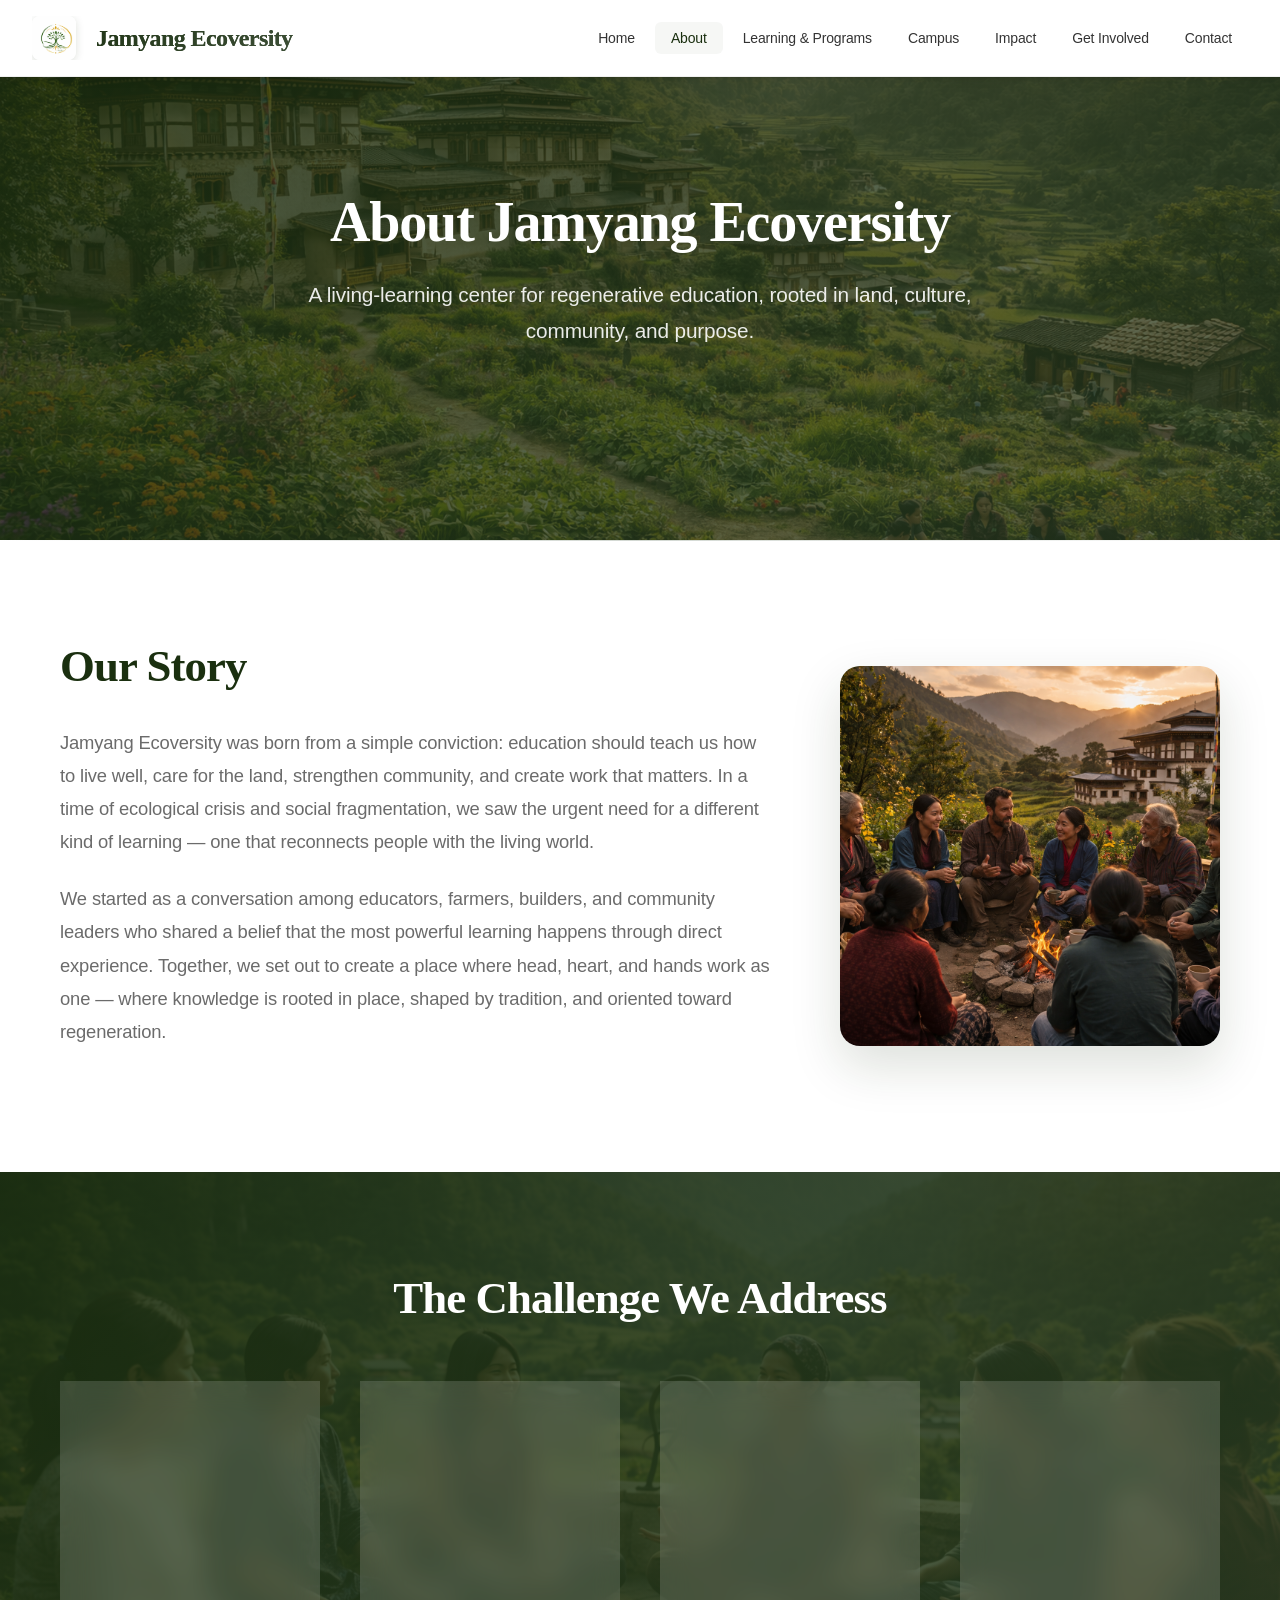
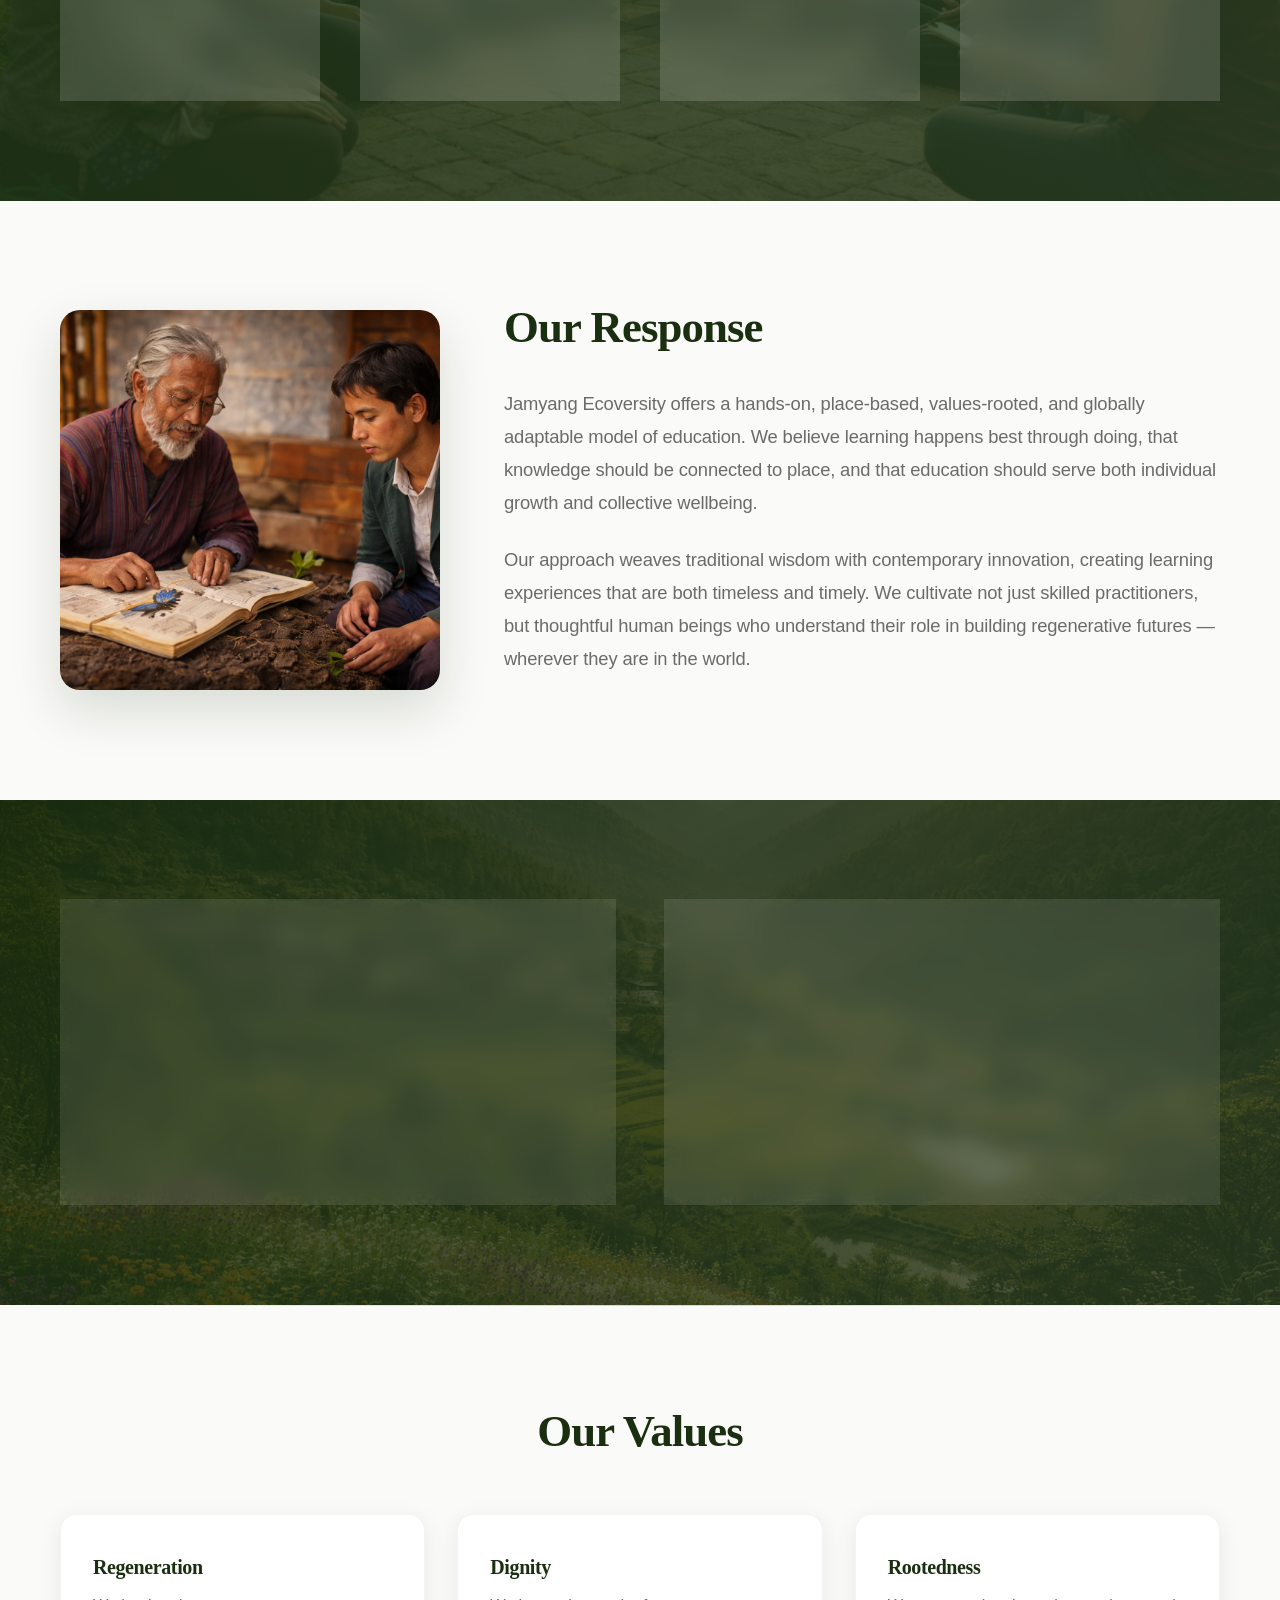
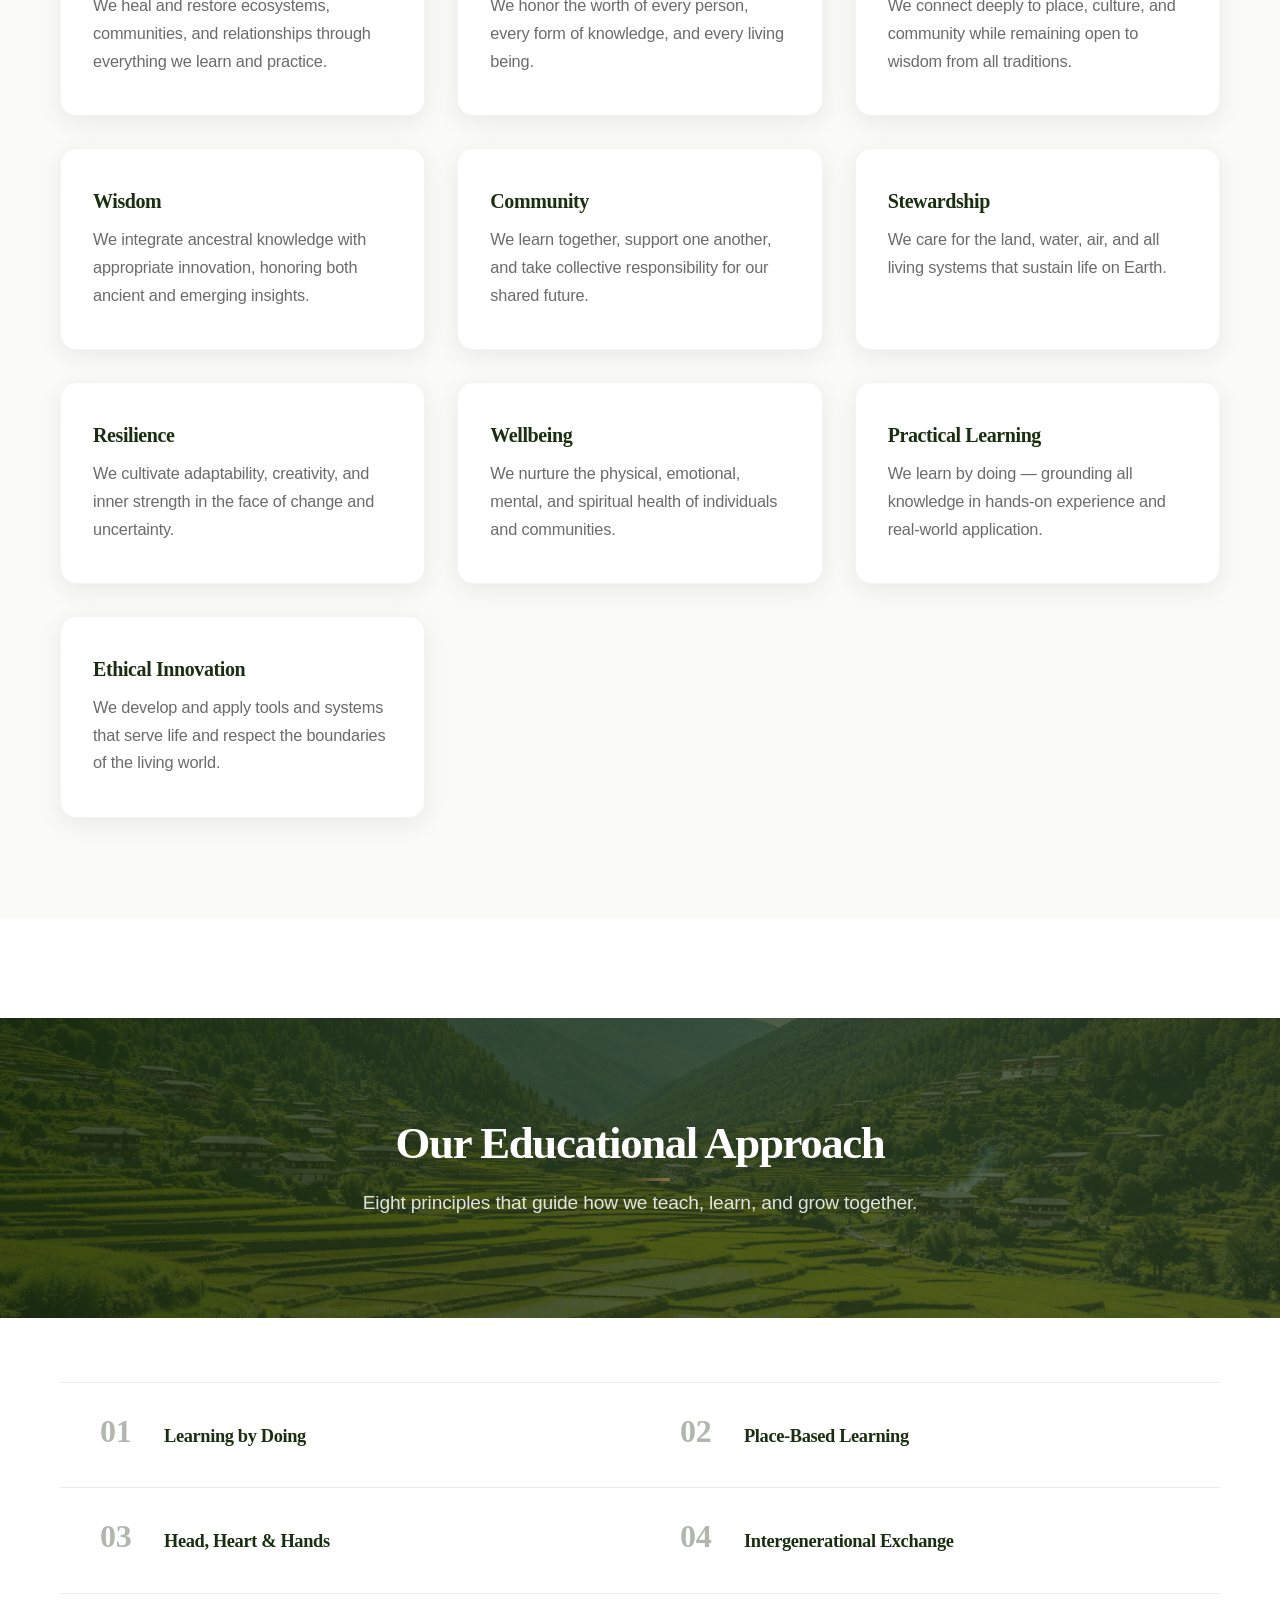
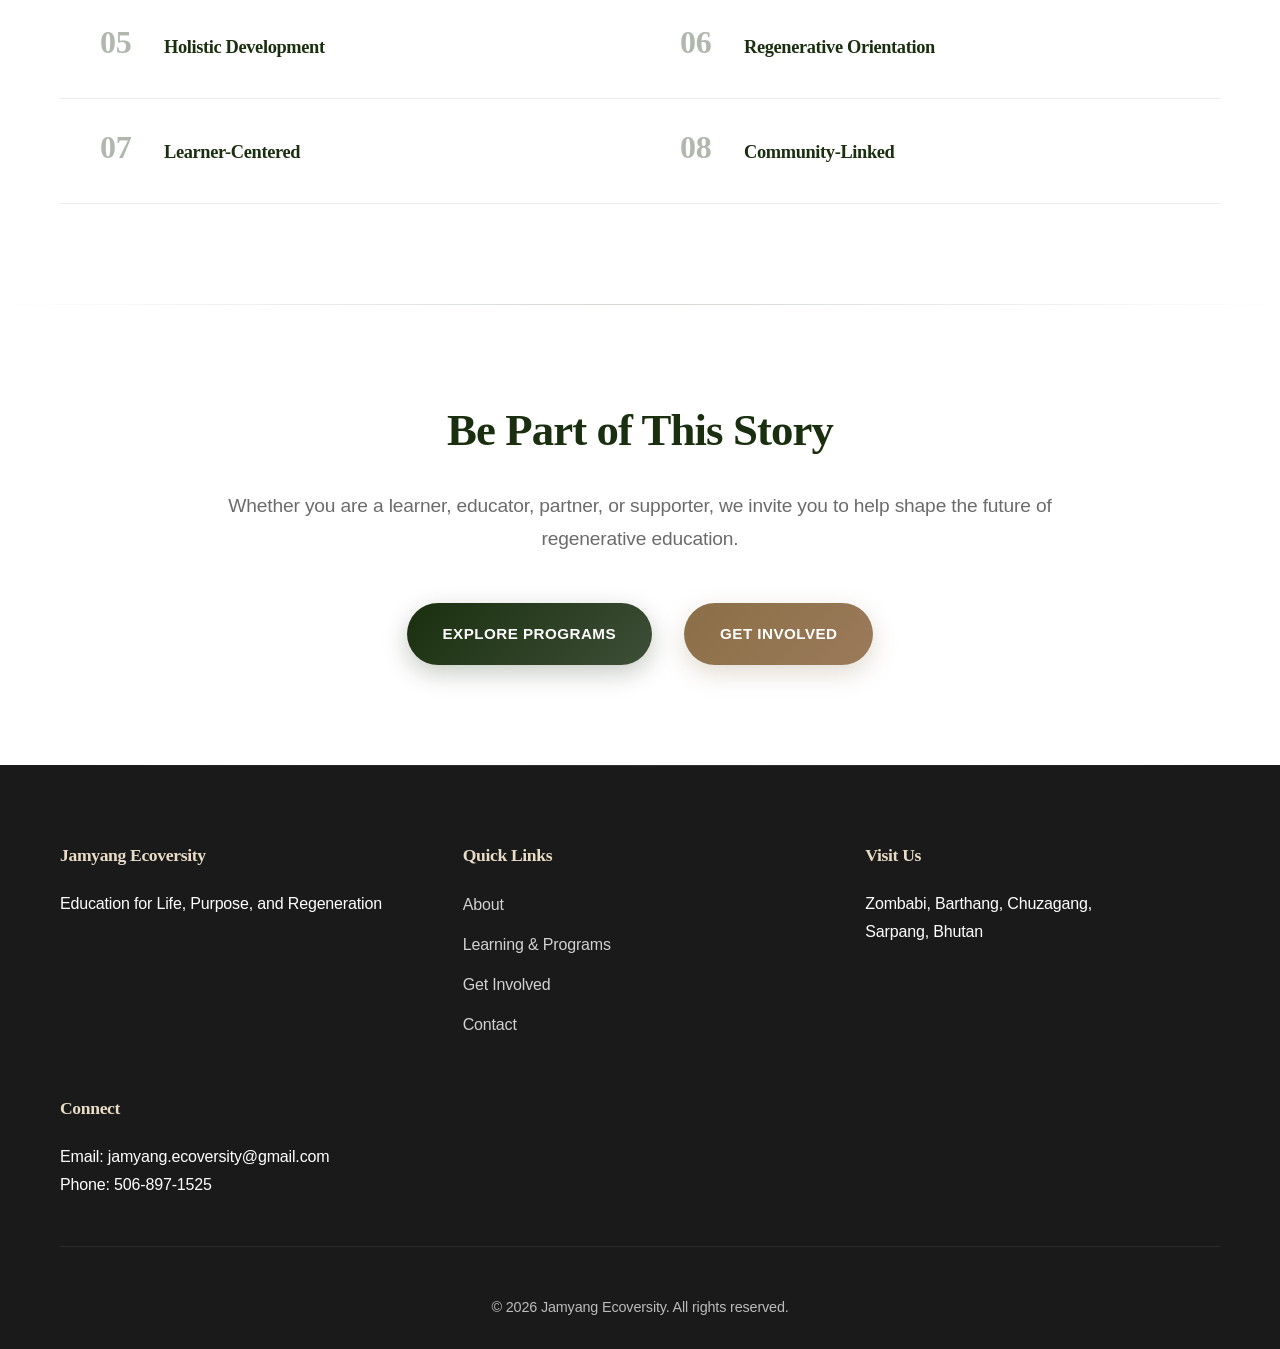
==== about.html @ d76cb0d2 "Refine site: merge Learning Areas + Programs, simplify Impact page, update footer/nav/address across" ====
<!DOCTYPE html>
<html lang="en">
<head>
    <meta charset="UTF-8">
    <meta name="viewport" content="width=device-width, initial-scale=1.0">
    <title>About - Jamyang Ecoversity</title>
    <meta name="description" content="Learn about Jamyang Ecoversity's story, vision, mission, values, and educational approach to regenerative learning.">
    <link rel="stylesheet" href="styles.css">
    <link rel="icon" href="favicon.ico" type="image/x-icon">
</head>
<body>
    <header class="header">
        <nav class="nav">
            <div class="nav-container">
                <div class="nav-logo">
                    <h2>
                        <a href="index.html">
                            <img src="pictures/logo.png" alt="Jamyang Ecoversity Logo" width="40" height="40" style="margin-right: 12px; vertical-align: middle; border-radius: 8px; box-shadow: 0 2px 8px rgba(26, 47, 15, 0.15); transition: all 0.3s ease;">
                            <span style="display: inline-block; vertical-align: middle;">Jamyang Ecoversity</span>
                        </a>
                    </h2>
                </div>
                <ul class="nav-menu">
                    <li><a href="index.html" class="nav-link">Home</a></li>
                    <li><a href="about.html" class="nav-link active">About</a></li>
                    <li><a href="programs.html" class="nav-link">Learning & Programs</a></li>
                    <li><a href="campus.html" class="nav-link">Campus</a></li>
                    <li><a href="impact.html" class="nav-link">Impact</a></li>
                    <li><a href="get-involved.html" class="nav-link">Get Involved</a></li>
                    <li><a href="contact.html" class="nav-link">Contact</a></li>
                </ul>
                <div class="hamburger">
                    <span></span>
                    <span></span>
                    <span></span>
                </div>
            </div>
        </nav>
    </header>

    <main>
        <!-- Page Hero with Background Image -->
        <section class="about-hero">
            <img src="pictures/jamyang.png" alt="" class="about-hero-bg">
            <div class="about-hero-overlay"></div>
            <div class="about-hero-content">
                <h1>About Jamyang Ecoversity</h1>
                <p>A living-learning center for regenerative education, rooted in land, culture, community, and purpose.</p>
            </div>
        </section>

        <!-- Our Story with Image -->
        <section class="story">
            <div class="container">
                <div class="story-wrapper">
                    <div class="story-content">
                        <h2>Our Story</h2>
                        <p>Jamyang Ecoversity was born from a simple conviction: education should teach us how to live well, care for the land, strengthen community, and create work that matters. In a time of ecological crisis and social fragmentation, we saw the urgent need for a different kind of learning — one that reconnects people with the living world.</p>
                        <p>We started as a conversation among educators, farmers, builders, and community leaders who shared a belief that the most powerful learning happens through direct experience. Together, we set out to create a place where head, heart, and hands work as one — where knowledge is rooted in place, shaped by tradition, and oriented toward regeneration.</p>
                    </div>
                    <div class="story-image">
                        <img src="pictures/group.png" alt="Community at Jamyang Ecoversity">
                    </div>
                </div>
            </div>
        </section>

        <!-- The Challenge with Background Image -->
        <section class="challenge">
            <img src="pictures/community.png" alt="" class="challenge-bg">
            <div class="challenge-overlay"></div>
            <div class="container challenge-inner">
                <h2>The Challenge We Address</h2>
                <div class="challenge-grid">
                    <div class="challenge-item">
                        <h3>Abstraction Over Experience</h3>
                        <p>Mainstream education prioritizes theory and testing over genuine understanding, hands-on skill, and practical capability.</p>
                    </div>
                    <div class="challenge-item">
                        <h3>Disconnected from Place</h3>
                        <p>Learning is confined to classrooms, severed from the land, ecology, and community contexts where knowledge truly comes alive.</p>
                    </div>
                    <div class="challenge-item">
                        <h3>Narrow Definition of Success</h3>
                        <p>Education is reduced to employment preparation, overlooking the development of whole, rooted, purpose-driven human beings.</p>
                    </div>
                    <div class="challenge-item">
                        <h3>Erasure of Local Wisdom</h3>
                        <p>Standardized curricula worldwide displace indigenous knowledge, local culture, and the place-based intelligence communities need most.</p>
                    </div>
                </div>
            </div>
        </section>

        <!-- Our Response with Image -->
        <section class="response">
            <div class="container">
                <div class="response-wrapper">
                    <div class="response-image">
                        <img src="pictures/teaching.png" alt="Teaching at Jamyang Ecoversity">
                    </div>
                    <div class="response-content">
                        <h2>Our Response</h2>
                        <p>Jamyang Ecoversity offers a hands-on, place-based, values-rooted, and globally adaptable model of education. We believe learning happens best through doing, that knowledge should be connected to place, and that education should serve both individual growth and collective wellbeing.</p>
                        <p>Our approach weaves traditional wisdom with contemporary innovation, creating learning experiences that are both timeless and timely. We cultivate not just skilled practitioners, but thoughtful human beings who understand their role in building regenerative futures — wherever they are in the world.</p>
                    </div>
                </div>
            </div>
        </section>

        <!-- Vision & Mission with Background Image -->
        <section class="vision-mission">
            <img src="pictures/view.png" alt="" class="vm-bg">
            <div class="vm-overlay"></div>
            <div class="container vm-inner">
                <div class="vm-grid">
                    <div class="vm-card vision-card">
                        <h3>Our Vision</h3>
                        <p>A world where education nurtures grounded, capable, creative, and community-centered people who lead the transition to regenerative ways of living — wherever they call home.</p>
                    </div>
                    <div class="vm-card mission-card">
                        <h3>Our Mission</h3>
                        <p>To create a transformative learning space where people unlearn extractive models of success, relearn regenerative ways of living, and develop the skills, values, and purpose to contribute meaningfully to a thriving future for all life.</p>
                    </div>
                </div>
            </div>
        </section>

        <!-- Values -->
        <section class="values">
            <div class="container">
                <h2>Our Values</h2>
                <div class="values-grid">
                    <div class="value-card">
                        <h3>Regeneration</h3>
                        <p>We heal and restore ecosystems, communities, and relationships through everything we learn and practice.</p>
                    </div>
                    <div class="value-card">
                        <h3>Dignity</h3>
                        <p>We honor the worth of every person, every form of knowledge, and every living being.</p>
                    </div>
                    <div class="value-card">
                        <h3>Rootedness</h3>
                        <p>We connect deeply to place, culture, and community while remaining open to wisdom from all traditions.</p>
                    </div>
                    <div class="value-card">
                        <h3>Wisdom</h3>
                        <p>We integrate ancestral knowledge with appropriate innovation, honoring both ancient and emerging insights.</p>
                    </div>
                    <div class="value-card">
                        <h3>Community</h3>
                        <p>We learn together, support one another, and take collective responsibility for our shared future.</p>
                    </div>
                    <div class="value-card">
                        <h3>Stewardship</h3>
                        <p>We care for the land, water, air, and all living systems that sustain life on Earth.</p>
                    </div>
                    <div class="value-card">
                        <h3>Resilience</h3>
                        <p>We cultivate adaptability, creativity, and inner strength in the face of change and uncertainty.</p>
                    </div>
                    <div class="value-card">
                        <h3>Wellbeing</h3>
                        <p>We nurture the physical, emotional, mental, and spiritual health of individuals and communities.</p>
                    </div>
                    <div class="value-card">
                        <h3>Practical Learning</h3>
                        <p>We learn by doing — grounding all knowledge in hands-on experience and real-world application.</p>
                    </div>
                    <div class="value-card">
                        <h3>Ethical Innovation</h3>
                        <p>We develop and apply tools and systems that serve life and respect the boundaries of the living world.</p>
                    </div>
                </div>
            </div>
        </section>

        <!-- Educational Approach as Numbered List -->
        <section class="approach">
            <div class="pillars-hero">
                <img src="pictures/gardening.png" alt="" class="pillars-hero-bg">
                <div class="pillars-hero-overlay"></div>
                <div class="pillars-hero-content">
                    <h2 class="section-title">Our Educational Approach</h2>
                    <p class="section-subtitle">Eight principles that guide how we teach, learn, and grow together.</p>
                </div>
            </div>
            <div class="container">
                <div class="areas-list">
                    <div class="area-row">
                        <span class="area-num">01</span>
                        <h3 class="area-title">Learning by Doing</h3>
                    </div>
                    <div class="area-row">
                        <span class="area-num">02</span>
                        <h3 class="area-title">Place-Based Learning</h3>
                    </div>
                    <div class="area-row">
                        <span class="area-num">03</span>
                        <h3 class="area-title">Head, Heart & Hands</h3>
                    </div>
                    <div class="area-row">
                        <span class="area-num">04</span>
                        <h3 class="area-title">Intergenerational Exchange</h3>
                    </div>
                    <div class="area-row">
                        <span class="area-num">05</span>
                        <h3 class="area-title">Holistic Development</h3>
                    </div>
                    <div class="area-row">
                        <span class="area-num">06</span>
                        <h3 class="area-title">Regenerative Orientation</h3>
                    </div>
                    <div class="area-row">
                        <span class="area-num">07</span>
                        <h3 class="area-title">Learner-Centered</h3>
                    </div>
                    <div class="area-row">
                        <span class="area-num">08</span>
                        <h3 class="area-title">Community-Linked</h3>
                    </div>
                </div>
            </div>
        </section>

        <!-- CTA -->
        <section class="cta">
            <div class="container">
                <div class="cta-content">
                    <h2>Be Part of This Story</h2>
                    <p>Whether you are a learner, educator, partner, or supporter, we invite you to help shape the future of regenerative education.</p>
                    <div class="cta-buttons">
                        <a href="programs.html" class="btn btn-primary">Explore Programs</a>
                        <a href="get-involved.html" class="btn btn-secondary">Get Involved</a>
                    </div>
                </div>
            </div>
        </section>
    </main>

    <!-- FOOTER — Edit contact details, links, and copyright below -->
    <footer class="footer">
        <div class="container">
            <div class="footer-content">
                <div class="footer-section">
                    <h3>Jamyang Ecoversity</h3>
                    <p>Education for Life, Purpose, and Regeneration</p>
                </div>
                <div class="footer-section">
                    <h4>Quick Links</h4>
                    <ul>
                        <li><a href="about.html">About</a></li>
                        <li><a href="programs.html">Learning & Programs</a></li>
                        <li><a href="get-involved.html">Get Involved</a></li>
                        <li><a href="contact.html">Contact</a></li>
                    </ul>
                </div>
                <div class="footer-section">
                    <h4>Visit Us</h4>
                    <p>Zombabi, Barthang, Chuzagang,<br>Sarpang, Bhutan</p>
                </div>
                <div class="footer-section">
                    <h4>Connect</h4>
                    <p>Email: jamyang.ecoversity@gmail.com</p>
                    <p>Phone: 506-897-1525</p>
                </div>
            </div>
            <div class="footer-bottom">
                <p>&copy; 2026 Jamyang Ecoversity. All rights reserved.</p>
            </div>
        </div>
    </footer>

    <script src="script.js"></script>
</body>
</html>
---- styles.css ----
/* Global Animations and Transitions */
@keyframes fadeInUp {
    from {
        opacity: 0;
        transform: translateY(40px);
    }
    to {
        opacity: 1;
        transform: translateY(0);
    }
}

@keyframes slideInLeft {
    from {
        opacity: 0;
        transform: translateX(-60px);
    }
    to {
        opacity: 1;
        transform: translateX(0);
    }
}

@keyframes slideInRight {
    from {
        opacity: 0;
        transform: translateX(60px);
    }
    to {
        opacity: 1;
        transform: translateX(0);
    }
}

@keyframes scaleIn {
    from {
        opacity: 0;
        transform: scale(0.8);
    }
    to {
        opacity: 1;
        transform: scale(1);
    }
}

@keyframes pulse {
    0%, 100% {
        transform: scale(1);
    }
    50% {
        transform: scale(1.05);
    }
}

/* Enhanced Section Transitions */
section {
    padding: 120px 0;
    position: relative;
    opacity: 0;
    animation: fadeInUp 0.8s ease-out forwards;
}

section:nth-child(even) {
    animation-delay: 0.2s;
}

section:nth-child(3) {
    animation-delay: 0.4s;
}

/* Premium Card System */
.card {
    background: var(--white);
    border-radius: 20px;
    box-shadow: 0 10px 40px rgba(0, 0, 0, 0.06);
    transition: all 0.4s cubic-bezier(0.4, 0, 0.2, 1);
    position: relative;
    overflow: hidden;
    cursor: pointer;
    margin-bottom: 0;
}

.card::before {
    content: '';
    position: absolute;
    top: 0;
    left: 0;
    right: 0;
    height: 3px;
    background: linear-gradient(90deg, var(--primary-green), var(--clay));
    opacity: 0;
    transition: opacity 0.3s ease;
    z-index: 2;
}

.card:hover::before {
    opacity: 1;
}

.card:hover {
    transform: translateY(-12px);
    box-shadow: 0 25px 80px rgba(0, 0, 0, 0.12);
    background: linear-gradient(135deg, var(--white) 0%, rgba(250, 250, 248, 0.95) 100%);
    z-index: 10;
}

.card-content {
    padding: 3rem 2.5rem;
    position: relative;
    z-index: 1;
}

.card-icon {
    width: 80px;
    height: 80px;
    background: linear-gradient(135deg, var(--primary-green), var(--sage-green));
    border-radius: 20px;
    display: flex;
    align-items: center;
    justify-content: center;
    margin-bottom: 2rem;
    box-shadow: 0 15px 35px rgba(26, 47, 15, 0.2);
    transition: all 0.3s ease;
    position: relative;
}

.card-icon::before {
    content: '';
    position: absolute;
    top: -2px;
    left: -2px;
    right: -2px;
    bottom: -2px;
    background: rgba(255, 255, 255, 0.1);
    border-radius: 22px;
    z-index: -1;
}

.card-icon svg {
    width: 42px;
    height: 42px;
    filter: drop-shadow(0 2px 4px rgba(0, 0, 0, 0.2));
}

.card:hover .card-icon {
    transform: scale(1.1) rotate(5deg);
    box-shadow: 0 20px 45px rgba(26, 47, 15, 0.3);
    background: linear-gradient(135deg, var(--sage-green), var(--primary-green));
}

.card:hover .card-icon::before {
    background: rgba(255, 255, 255, 0.2);
}

.card-title {
    font-size: 1.4rem;
    font-weight: 600;
    color: var(--primary-green);
    margin-bottom: 1.2rem;
    line-height: 1.3;
    transition: color 0.3s ease;
}

.card:hover .card-title {
    color: inherit;
}

.card-description {
    color: var(--text-light);
    line-height: 1.7;
    font-size: 1.05rem;
    transition: color 0.3s ease;
}

.card:hover .card-description {
    color: inherit;
}

/* Enhanced Grid Systems */
.grid {
    display: grid;
    gap: 2.5rem;
}

.grid-2 {
    grid-template-columns: repeat(2, 1fr);
}

.grid-3 {
    grid-template-columns: repeat(3, 1fr);
}

.grid-4 {
    grid-template-columns: repeat(4, 1fr);
}

.grid-auto {
    grid-template-columns: repeat(auto-fit, minmax(250px, 1fr));
}

/* Premium Section Headers */
.section-header {
    text-align: center;
    margin-bottom: 4rem;
    max-width: 800px;
    margin-left: auto;
    margin-right: auto;
}

.section-title {
    font-size: 3.2rem;
    font-weight: 700;
    color: var(--primary-green);
    margin-bottom: 1.5rem;
    letter-spacing: -0.03em;
    position: relative;
    display: inline-block;
}

.section-title::after {
    content: '';
    position: absolute;
    bottom: -10px;
    left: 50%;
    transform: translateX(-50%);
    width: 60px;
    height: 3px;
    background: linear-gradient(90deg, var(--primary-green), var(--clay));
    border-radius: 2px;
}

.section-subtitle {
    font-size: 1.3rem;
    color: var(--text-light);
    line-height: 1.6;
    font-weight: 400;
}

/* Enhanced Button System */
.btn {
    display: inline-flex;
    align-items: center;
    justify-content: center;
    padding: 18px 36px;
    text-decoration: none;
    border-radius: 50px;
    font-weight: 600;
    font-size: 0.95rem;
    letter-spacing: 0.03em;
    text-transform: uppercase;
    transition: all 0.4s cubic-bezier(0.4, 0, 0.2, 1);
    position: relative;
    overflow: hidden;
    border: none;
    cursor: pointer;
    min-width: 160px;
    z-index: 1;
}

.btn::before {
    content: '';
    position: absolute;
    top: 0;
    left: -100%;
    width: 100%;
    height: 100%;
    background: linear-gradient(90deg, transparent, rgba(255,255,255,0.3), transparent);
    transition: left 0.6s ease;
    z-index: -1;
}

.btn:hover::before {
    left: 100%;
}

.btn-primary {
    background: linear-gradient(135deg, var(--primary-green), var(--sage-green));
    color: var(--white);
    box-shadow: 0 8px 25px rgba(26, 47, 15, 0.25);
}

.btn-primary:hover {
    transform: translateY(-3px);
    box-shadow: 0 15px 40px rgba(26, 47, 15, 0.35);
    background: linear-gradient(135deg, var(--sage-green), var(--primary-green));
}

.btn-secondary {
    background: linear-gradient(135deg, var(--clay), #9b7a5a);
    color: var(--white);
    box-shadow: 0 8px 25px rgba(139, 111, 71, 0.25);
}

.btn-secondary:hover {
    transform: translateY(-3px);
    box-shadow: 0 15px 40px rgba(139, 111, 71, 0.35);
    background: linear-gradient(135deg, #9b7a5a, var(--clay));
}

.btn-outline {
    background: transparent;
    color: var(--primary-green);
    border: 2px solid var(--primary-green);
    backdrop-filter: blur(10px);
}

.btn-outline:hover {
    background: var(--primary-green);
    color: var(--white);
    transform: translateY(-3px);
    box-shadow: 0 15px 40px rgba(26, 47, 15, 0.25);
    border-color: var(--sage-green);
}

/* Premium Navigation */
.header {
    position: fixed;
    top: 0;
    width: 100%;
    background: rgba(250, 250, 248, 0.95);
    backdrop-filter: blur(20px);
    z-index: 1000;
    box-shadow: 0 4px 20px rgba(0, 0, 0, 0.08);
    transition: all 0.3s ease;
}

.nav-container {
    display: flex;
    justify-content: space-between;
    align-items: center;
    padding: 1rem 2rem;
    max-width: 1400px;
    margin: 0 auto;
    backdrop-filter: blur(20px);
    background: rgba(255, 255, 255, 0.95);
    box-shadow: 0 1px 3px rgba(0, 0, 0, 0.08);
    transition: all 0.2s ease;
    border-bottom: 1px solid rgba(0, 0, 0, 0.06);
    min-height: 64px;
}

.nav-logo {
    display: flex;
    align-items: center;
    flex-shrink: 0;
    min-width: 0;
}

.nav-logo h2 a {
    text-decoration: none;
    display: flex;
    align-items: center;
    gap: 8px;
    cursor: pointer;
    background: linear-gradient(135deg, var(--primary-green), var(--sage-green));
    -webkit-background-clip: text;
    -webkit-text-fill-color: transparent;
    background-clip: text;
    color: transparent;
}

.nav-logo h2 a:hover {
    opacity: 0.85;
}

.nav-logo h2 {
    font-size: 1.5rem;
    font-weight: 600;
    background: linear-gradient(135deg, var(--primary-green), var(--sage-green));
    -webkit-background-clip: text;
    -webkit-text-fill-color: transparent;
    background-clip: text;
    color: transparent;
    margin: 0;
    padding: 0;
    display: flex;
    align-items: center;
    gap: 8px;
    white-space: nowrap;
    overflow: hidden;
    text-overflow: ellipsis;
    width: 100%;
    letter-spacing: -0.025em;
}

/* LOGO SIZE — Change width/height below to resize the nav logo image */
.nav-logo img {
    width: 44px;
    height: 44px;
    border-radius: 8px;
    box-shadow: 0 2px 6px rgba(0, 0, 0, 0.12);
    transition: all 0.2s ease;
    vertical-align: middle;
    flex-shrink: 0;
    object-fit: contain;
}

.nav-logo span {
    white-space: nowrap;
    vertical-align: middle;
    display: inline-block;
    flex: 1;
    min-width: 0;
    overflow: hidden;
    text-overflow: ellipsis;
}

.nav-menu {
    display: flex;
    list-style: none;
    gap: 0.25rem;
    align-items: center;
    flex-shrink: 0;
}

.nav-link {
    font-weight: 500;
    font-size: 0.875rem;
    padding: 0.5rem 1rem;
    border-radius: 6px;
    transition: all 0.2s ease;
    position: relative;
    text-decoration: none;
    color: rgba(0, 0, 0, 0.8);
    white-space: nowrap;
}

.nav-link:hover {
    background: rgba(26, 47, 15, 0.06);
    color: var(--primary-green);
    transform: translateY(-1px);
}

.nav-link.active {
    color: var(--primary-green);
    background: rgba(26, 47, 15, 0.04);
}

.nav-link::after {
    content: '';
    position: absolute;
    bottom: 1px;
    left: 50%;
    width: 0;
    height: 1px;
    background: var(--primary-green);
    transition: all 0.2s ease;
    transform: translateX(-50%);
}

.nav-link:hover::after {
    width: 50%;
}

.hamburger {
    display: none;
    flex-direction: column;
    cursor: pointer;
    z-index: 1001;
    padding: 0.5rem;
    border-radius: 8px;
    transition: all 0.3s ease;
}

.hamburger:hover {
    background: rgba(26, 47, 15, 0.1);
}

.hamburger span {
    width: 28px;
    height: 3px;
    background: var(--primary-green);
    margin: 5px 0;
    transition: all 0.3s ease;
    border-radius: 2px;
}

.hamburger.active span:nth-child(2) {
    opacity: 0;
}

.hamburger.active span:nth-child(1) {
    transform: translateY(8px) rotate(45deg);
}

.hamburger.active span:nth-child(3) {
    transform: translateY(-8px) rotate(-45deg);
}

/* Enhanced Hero */
.hero {
    min-height: 100vh;
    padding: 120px 20px 80px;
    background: linear-gradient(135deg, var(--cream) 0%, var(--sand) 100%);
    position: relative;
    overflow: hidden;
}

.hero::before {
    content: '';
    position: absolute;
    top: 0;
    left: 0;
    right: 0;
    bottom: 0;
    background: 
        radial-gradient(circle at 20% 80%, rgba(107, 125, 106, 0.08) 0%, transparent 50%),
        radial-gradient(circle at 80% 20%, rgba(139, 111, 71, 0.08) 0%, transparent 50%),
        radial-gradient(circle at 50% 50%, rgba(26, 47, 15, 0.03) 0%, transparent 70%);
    pointer-events: none;
}

.hero-content {
    animation: slideInLeft 1s ease-out;
}

.hero-image {
    animation: slideInRight 1s ease-out;
}

.hero-title {
    font-size: 4rem;
    font-weight: 800;
    line-height: 1.1;
    margin-bottom: 2rem;
    background: linear-gradient(135deg, var(--primary-green), var(--sage-green));
    -webkit-background-clip: text;
    -webkit-text-fill-color: transparent;
    background-clip: text;
}

.hero-subtitle {
    font-size: 1.4rem;
    color: var(--text-light);
    margin-bottom: 3rem;
    line-height: 1.6;
    font-weight: 400;
}

.hero-placeholder {
    width: 500px;
    height: 500px;
    background: linear-gradient(135deg, var(--light-sage), var(--sage-green));
    border-radius: 50%;
    box-shadow: 0 30px 80px rgba(26, 47, 15, 0.15);
    position: relative;
}

.hero-placeholder::before {
    content: '';
    position: absolute;
    top: -30px;
    left: -30px;
    right: -30px;
    bottom: -30px;
    border: 2px solid rgba(107, 125, 106, 0.15);
    border-radius: 50%;
    animation: float 8s ease-in-out infinite;
}

/* Premium Footer */
.footer {
    background: linear-gradient(135deg, var(--charcoal) 0%, #1a1a1a 100%);
    padding: 100px 0 40px;
    position: relative;
}

.footer::before {
    content: '';
    position: absolute;
    top: 0;
    left: 0;
    right: 0;
    height: 1px;
    background: linear-gradient(90deg, transparent, rgba(255,255,255,0.1), transparent);
}

.footer-section h3,
.footer-section h4 {
    font-size: 1.2rem;
    font-weight: 600;
    margin-bottom: 2rem;
    color: var(--white);
}

.footer-section a {
    color: rgba(255, 255, 255, 0.8);
    transition: all 0.3s ease;
    padding: 0.3rem 0;
    border-radius: 5px;
}

.footer-section a:hover {
    color: var(--white);
    background: rgba(255, 255, 255, 0.1);
}

/* Enhanced Mobile Experience */
@media (max-width: 768px) {
    section {
        padding: 80px 0;
    }
    
    .section-header {
        margin-bottom: 3rem;
    }
    
    .section-title {
        font-size: 2.5rem;
    }
    
    .section-subtitle {
        font-size: 1.1rem;
    }
    
    .hero {
        padding: 100px 20px 60px;
    }
    
    .hero-title {
        font-size: 2.8rem;
        line-height: 1.2;
    }
    
    .hero-subtitle {
        font-size: 1.2rem;
    }
    
    .card-content {
        padding: 2.5rem 2rem;
    }
    
    .card-icon {
        width: 70px;
        height: 70px;
        margin-bottom: 1.5rem;
    }
    
    .card-title {
        font-size: 1.2rem;
    }
    
    .card-description {
        font-size: 1rem;
    }
    
    .btn {
        padding: 16px 28px;
        font-size: 0.9rem;
        min-width: 140px;
    }
    
    .grid-2,
    .grid-3,
    .grid-4 {
        grid-template-columns: 1fr;
    }
    
    .hero-placeholder {
        width: 350px;
        height: 350px;
    }

    .hero-img {
        width: 350px;
        height: 350px;
    }
    
    .nav-container {
        padding: 1rem 1rem;
        flex-wrap: wrap;
    }
    
    .nav-brand {
        width: 100%;
        margin-bottom: 1rem;
    }
    
    .brand-link {
        padding: 0.75rem 1rem;
        width: 100%;
        justify-content: center;
    }
    
    .brand-logo {
        width: 32px;
        height: 32px;
        margin-right: 0.5rem;
    }
    
    .brand-text {
        font-size: 1.2rem;
    }
    
    .nav-menu {
        width: 100%;
        justify-content: center;
        gap: 0.75rem;
        flex-wrap: wrap;
    }
    
    .nav-link {
        font-size: 0.9rem;
        padding: 0.5rem 1rem;
    }
    
    .nav-menu {
        position: fixed;
        left: -100%;
        top: 80px;
        flex-direction: column;
        background: rgba(250, 250, 248, 0.98);
        backdrop-filter: blur(20px);
        width: 100%;
        text-align: center;
        padding: 2rem 0;
        transition: left 0.4s cubic-bezier(0.4, 0, 0.2, 1);
        box-shadow: 0 10px 40px rgba(0, 0, 0, 0.1);
    }
    
    .nav-menu.active {
        left: 0;
    }
    
    .nav-menu li {
        margin: 1rem 0;
    }
    
    .nav-link {
        display: block;
        padding: 1rem 2rem;
        border-radius: 25px;
        font-size: 1.1rem;
    }
    
    .hamburger {
        display: flex;
        z-index: 1001;
    }
    
    .hamburger span {
        width: 28px;
        height: 3px;
        background: var(--primary-green);
        margin: 5px 0;
        transition: all 0.3s ease;
    }
    
    .hamburger.active span:nth-child(2) {
        opacity: 0;
    }
    
    .hamburger.active span:nth-child(1) {
        transform: translateY(8px) rotate(45deg);
    }
    
    .hamburger.active span:nth-child(3) {
        transform: translateY(-8px) rotate(-45deg);
    }
    
    .footer {
        padding: 80px 0 30px;
    }
    
    .footer-content {
        grid-template-columns: 1fr;
        gap: 2rem;
        text-align: center;
    }
    
    .footer-section {
        margin-bottom: 2rem;
    }
    
    .cta-buttons {
        flex-direction: column;
        align-items: center;
        gap: 1rem;
    }
    
    .cta-buttons .btn {
        width: 100%;
        max-width: 300px;
    }
}

/* Tablet Experience */
@media (min-width: 769px) and (max-width: 1024px) {
    .grid-3,
    .grid-4 {
        grid-template-columns: repeat(2, 1fr);
    }
    
    .section-title {
        font-size: 2.8rem;
    }
    
    .hero-title {
        font-size: 3.2rem;
    }
    
    .card-content {
        padding: 2.5rem 2rem;
    }
}

/* Small Mobile */
@media (max-width: 480px) {
    section {
        padding: 60px 0;
    }
    
    .section-title {
        font-size: 2.2rem;
    }
    
    .hero-title {
        font-size: 2.4rem;
    }
    
    .hero-subtitle {
        font-size: 1.1rem;
    }
    
    .card-content {
        padding: 2rem 1.5rem;
    }
    
    .card-icon {
        width: 60px;
        height: 60px;
        margin-bottom: 1rem;
    }
    
    .card-title {
        font-size: 1.1rem;
    }
    
    .card-description {
        font-size: 0.95rem;
    }
    
    .btn {
        padding: 14px 24px;
        font-size: 0.85rem;
        min-width: 120px;
    }
    
    .brand-text {
        font-size: 1rem;
    }
    
    .nav-link {
        font-size: 0.85rem;
        padding: 0.4rem 0.8rem;
    }
}

/* Premium Loading States */
.loading {
    position: relative;
    color: transparent !important;
}

.loading::after {
    content: '';
    position: absolute;
    width: 20px;
    height: 20px;
    top: 50%;
    left: 50%;
    margin-left: -10px;
    margin-top: -10px;
    border: 2px solid var(--white);
    border-radius: 50%;
    border-top-color: transparent;
    animation: spin 1s linear infinite;
}

@keyframes spin {
    to {
        transform: rotate(360deg);
    }
}

/* Enhanced Focus States */
.btn:focus,
.nav-link:focus,
input:focus,
select:focus,
textarea:focus {
    outline: none;
    box-shadow: 0 0 0 3px rgba(26, 47, 15, 0.3);
}

/* Premium Scroll Behavior */
html {
    scroll-behavior: smooth;
}

body {
    scroll-padding-top: 100px;
}

/* Reset and Base Styles */
* {
    margin: 0;
    padding: 0;
    box-sizing: border-box;
}

/* ============================================================
   SITE COLORS — Edit these to change the entire color scheme.
   Each color is used throughout the site automatically.
   ============================================================ */
:root {
    --primary-green: #1a2f0f;   /* Main dark green (headings, buttons, nav) */
    --sage-green: #3d4f37;      /* Softer green (accents, gradients) */
    --light-sage: #6b7d6a;      /* Light green (subtle accents) */
    --sand: #e8dcc6;            /* Warm sand tone (backgrounds) */
    --cream: #fafaf8;           /* Off-white page background */
    --clay: #8b6f47;            /* Earthy brown (secondary buttons) */
    --charcoal: #1a1a1a;        /* Near-black (footer background) */
    --text-dark: #2c2c2c;       /* Main body text color */
    --text-light: #6b6b6b;      /* Lighter paragraph text */
    --white: #ffffff;            /* Pure white */
    --border-radius: 12px;      /* Rounded corners on cards */
    --transition: all 0.4s cubic-bezier(0.4, 0, 0.2, 1);
}

/* Typography */
@import url('https://fonts.googleapis.com/css2?family=Playfair+Display:wght@400;500;600;700&family=Inter:wght@300;400;500;600&display=swap');

body {
    font-family: 'Inter', -apple-system, BlinkMacSystemFont, 'Segoe UI', sans-serif;
    line-height: 1.7;
    color: var(--text-dark);
    background-color: var(--cream);
    font-weight: 400;
    letter-spacing: -0.01em;
}

h1, h2, h3, h4, h5, h6 {
    font-family: 'Playfair Display', Georgia, serif;
    font-weight: 600;
    line-height: 1.2;
    letter-spacing: -0.02em;
}

.container {
    max-width: 1200px;
    margin: 0 auto;
    padding: 0 20px;
}

/* Hero Section */
.hero {
    display: flex;
    align-items: center;
    min-height: 100vh;
    padding: 100px 20px 60px;
    background: linear-gradient(135deg, var(--cream) 0%, var(--sand) 100%);
    position: relative;
    overflow: hidden;
}

.hero::before {
    content: '';
    position: absolute;
    top: 0;
    left: 0;
    right: 0;
    bottom: 0;
    background: radial-gradient(circle at 20% 80%, rgba(107, 125, 106, 0.1) 0%, transparent 50%),
                radial-gradient(circle at 80% 20%, rgba(139, 111, 71, 0.1) 0%, transparent 50%);
    pointer-events: none;
}

.hero-content {
    flex: 1;
    max-width: 600px;
    z-index: 1;
    position: relative;
}

.hero-title {
    font-size: 3.5rem;
    line-height: 1.1;
    color: var(--primary-green);
    margin-bottom: 2rem;
    font-weight: 700;
    letter-spacing: -0.03em;
}

.hero-subtitle {
    font-size: 1.3rem;
    color: var(--text-light);
    margin-bottom: 3rem;
    line-height: 1.6;
    font-weight: 400;
}

.hero-buttons {
    display: flex;
    gap: 1.5rem;
    flex-wrap: wrap;
}

.hero-image {
    flex: 1;
    display: flex;
    justify-content: center;
    align-items: center;
    z-index: 1;
    position: relative;
}

.hero-placeholder {
    width: 450px;
    height: 450px;
    background: linear-gradient(45deg, var(--light-sage), var(--sage-green));
    border-radius: 50%;
    display: flex;
    align-items: center;
    justify-content: center;
    font-size: 4rem;
    color: var(--white);
    box-shadow: 0 20px 60px rgba(26, 47, 15, 0.2);
    position: relative;
}

.hero-placeholder::before {
    content: '';
    position: absolute;
    top: -20px;
    left: -20px;
    right: -20px;
    bottom: -20px;
    border: 1px solid rgba(107, 125, 106, 0.2);
    border-radius: 50%;
    animation: float 6s ease-in-out infinite;
}

.hero-img {
    width: 500px;
    height: 500px;
    object-fit: cover;
    border-radius: 30% 70% 70% 30% / 30% 30% 70% 70%;
    box-shadow: 0 25px 60px rgba(26, 47, 15, 0.25);
    animation: float 6s ease-in-out infinite, morphShape 8s ease-in-out infinite;
    transition: transform 0.4s ease;
}

.hero-img:hover {
    transform: scale(1.03);
}

@keyframes morphShape {
    0%, 100% { border-radius: 30% 70% 70% 30% / 30% 30% 70% 70%; }
    25% { border-radius: 58% 42% 55% 45% / 56% 60% 40% 44%; }
    50% { border-radius: 50% 50% 33% 67% / 55% 27% 73% 45%; }
    75% { border-radius: 33% 67% 58% 42% / 63% 50% 50% 37%; }
}

@keyframes float {
    0%, 100% { transform: translateY(0px); }
    50% { transform: translateY(-10px); }
}

/* Section Styles */
section {
    padding: 100px 0;
    position: relative;
}

.intro {
    background: var(--white);
}

.intro-wrapper {
    display: flex;
    align-items: center;
    gap: 4rem;
}

.intro-image {
    flex: 0 0 420px;
}

.intro-img {
    width: 100%;
    height: 400px;
    object-fit: cover;
    border-radius: 20px;
    box-shadow: 0 20px 50px rgba(26, 47, 15, 0.15);
    transition: transform 0.4s ease;
}

.intro-img:hover {
    transform: translateY(-5px);
}

.intro-content {
    text-align: left;
    max-width: 800px;
    margin: 0 auto;
}

.intro h2 {
    font-size: 2.8rem;
    color: var(--primary-green);
    margin-bottom: 2rem;
    font-weight: 600;
}

.intro p {
    font-size: 1.2rem;
    color: var(--text-light);
    line-height: 1.8;
    font-weight: 400;
}

/* Why Matters Section */
.why-matters {
    background: url('pictures/community.png') center/cover no-repeat fixed;
    position: relative;
}

.why-matters::after {
    content: '';
    position: absolute;
    inset: 0;
    background: linear-gradient(135deg, rgba(26, 47, 15, 0.85), rgba(42, 62, 35, 0.82));
    z-index: 0;
}

.why-matters > .container {
    position: relative;
    z-index: 1;
}

.why-matters .section-title,
.why-matters .section-subtitle {
    color: var(--white);
}

.why-matters .card {
    background: rgba(255, 255, 255, 0.18);
    backdrop-filter: blur(14px);
    -webkit-backdrop-filter: blur(14px);
    border: 1px solid rgba(255, 255, 255, 0.25);
}

.why-matters .card-title {
    color: var(--white);
}

.why-matters .card-description {
    color: rgba(255, 255, 255, 0.85);
}

.why-matters .card-icon {
    background: rgba(255, 255, 255, 0.15);
}

.why-matters::before {
    content: '';
    position: absolute;
    top: 0;
    left: 0;
    right: 0;
    height: 1px;
    background: linear-gradient(90deg, transparent, rgba(255, 255, 255, 0.2), transparent);
    z-index: 1;
}

.why-matters h2 {
    text-align: center;
    font-size: 2.8rem;
    color: var(--white);
    margin-bottom: 1.5rem;
    font-weight: 600;
}

.why-matters > .container > p {
    text-align: center;
    font-size: 1.2rem;
    color: rgba(255, 255, 255, 0.8);
    margin-bottom: 4rem;
    max-width: 800px;
    margin-left: auto;
    margin-right: auto;
    line-height: 1.7;
}

.challenges-grid {
    display: grid;
    grid-template-columns: repeat(auto-fit, minmax(280px, 1fr));
    gap: 2.5rem;
}

.challenge-card {
    background: var(--white);
    padding: 3rem 2.5rem;
    border-radius: 16px;
    box-shadow: 0 8px 30px rgba(0, 0, 0, 0.08);
    transition: var(--transition);
    position: relative;
    overflow: hidden;
}

.challenge-card::before {
    content: '';
    position: absolute;
    top: 0;
    left: 0;
    right: 0;
    height: 4px;
    background: linear-gradient(90deg, var(--primary-green), var(--sage-green));
}

.challenge-card:hover {
    transform: translateY(-8px);
    box-shadow: 0 20px 60px rgba(0, 0, 0, 0.12);
}

.challenge-card h3 {
    color: var(--primary-green);
    margin-bottom: 1.5rem;
    font-size: 1.4rem;
    font-weight: 600;
}

.challenge-card p {
    color: var(--text-light);
    line-height: 1.7;
    font-size: 1.05rem;
}

/* Pillars Section */
.pillars {
    background: var(--white);
    position: relative;
}

.pillars-hero {
    position: relative;
    width: 100%;
    height: 300px;
    overflow: hidden;
    display: flex;
    align-items: center;
    justify-content: center;
    margin-bottom: 4rem;
}

.pillars-hero-bg {
    position: absolute;
    inset: 0;
    width: 100%;
    height: 100%;
    object-fit: cover;
    object-position: center 40%;
}

.pillars-hero-overlay {
    position: absolute;
    inset: 0;
    background: linear-gradient(135deg, rgba(26, 47, 15, 0.82), rgba(42, 62, 35, 0.75));
}

.pillars-hero-content {
    position: relative;
    z-index: 1;
    text-align: center;
    max-width: 700px;
    padding: 2rem;
}

.pillars-hero-content .section-title {
    color: var(--white);
    font-size: 2.8rem;
    margin-bottom: 1rem;
}

.pillars-hero-content .section-subtitle {
    color: rgba(255, 255, 255, 0.85);
    font-size: 1.2rem;
    line-height: 1.7;
}

.pillars h2 {
    text-align: center;
    font-size: 2.8rem;
    color: var(--primary-green);
    margin-bottom: 4rem;
    font-weight: 600;
}

.pillars-grid {
    display: grid;
    grid-template-columns: repeat(auto-fit, minmax(320px, 1fr));
    gap: 3rem;
}

.pillar-card {
    background: var(--cream);
    padding: 3.5rem 2.5rem;
    border-radius: 16px;
    text-align: center;
    transition: var(--transition);
    border: 1px solid rgba(107, 125, 106, 0.1);
    position: relative;
    overflow: hidden;
}

.pillar-card::before {
    content: '';
    position: absolute;
    top: 0;
    left: 0;
    right: 0;
    bottom: 0;
    background: linear-gradient(135deg, rgba(26, 47, 15, 0.02) 0%, transparent 50%);
    pointer-events: none;
}

.pillar-card:hover {
    transform: translateY(-8px);
    box-shadow: 0 20px 60px rgba(0, 0, 0, 0.1);
    border-color: rgba(107, 125, 106, 0.3);
}

.pillar-icon {
    width: 80px;
    height: 80px;
    margin: 0 auto 2rem;
    background: linear-gradient(135deg, var(--primary-green), var(--sage-green));
    border-radius: 50%;
    display: flex;
    align-items: center;
    justify-content: center;
    font-size: 2rem;
    color: var(--white);
    box-shadow: 0 10px 30px rgba(26, 47, 15, 0.2);
}

.pillar-card h3 {
    color: var(--primary-green);
    margin-bottom: 1.5rem;
    font-size: 1.4rem;
    font-weight: 600;
}

.pillar-card p {
    color: var(--text-light);
    line-height: 1.7;
    font-size: 1.05rem;
}

/* Featured Learning Section */
.featured-learning {
    background: var(--cream);
}

.featured-learning h2 {
    text-align: center;
    font-size: 2.8rem;
    color: var(--primary-green);
    margin-bottom: 4rem;
    font-weight: 600;
}

.areas-list {
    display: grid;
    grid-template-columns: 1fr 1fr;
    gap: 0;
    border-top: 1px solid rgba(107, 125, 106, 0.15);
}

.area-row {
    display: flex;
    align-items: baseline;
    gap: 1.5rem;
    padding: 2rem 2.5rem;
    border-bottom: 1px solid rgba(107, 125, 106, 0.15);
    transition: background 0.3s ease, padding-left 0.3s ease;
    cursor: default;
}

.area-row:hover {
    background: rgba(107, 125, 106, 0.06);
    padding-left: 3rem;
}

.area-num {
    font-family: var(--font-heading, Georgia, serif);
    font-size: 2rem;
    font-weight: 700;
    color: var(--sage-green);
    opacity: 0.4;
    line-height: 1;
    flex-shrink: 0;
    min-width: 40px;
}

.area-row:hover .area-num {
    opacity: 0.8;
}

.area-title {
    font-size: 1.15rem;
    font-weight: 600;
    color: var(--primary-green);
    margin: 0 0 0.4rem 0;
    line-height: 1.3;
}

.area-desc {
    font-size: 0.95rem;
    color: var(--text-light);
    line-height: 1.6;
    margin: 0;
}

.learning-cta {
    text-align: center;
    margin-top: 3rem;
}

/* Vision Section */
.vision {
    background: url('pictures/teaching.png') center/cover no-repeat fixed;
    color: var(--white);
    position: relative;
    overflow: hidden;
}

.vision::after {
    content: '';
    position: absolute;
    inset: 0;
    background: linear-gradient(135deg, rgba(26, 47, 15, 0.88), rgba(42, 62, 35, 0.84));
    z-index: 0;
}

.vision > .container {
    position: relative;
    z-index: 1;
}

.vision .section-title,
.vision .section-subtitle {
    color: var(--white);
}

.vision .section-subtitle {
    opacity: 0.9;
}

.vision::before {
    content: '';
    position: absolute;
    top: 0;
    left: 0;
    right: 0;
    bottom: 0;
    background: radial-gradient(circle at 30% 70%, rgba(255,255,255,0.05) 0%, transparent 50%),
                radial-gradient(circle at 70% 30%, rgba(255,255,255,0.03) 0%, transparent 50%);
    pointer-events: none;
    z-index: 1;
}

/* Who Serves Section */
.who-serves {
    background: var(--cream);
    position: relative;
}

.who-serves .section-title {
    color: var(--primary-green);
}

.who-serves .section-subtitle {
    color: var(--text-light);
}

.vision-statement {
    background: url('pictures/view.png') center/cover no-repeat fixed;
}

.vision-content {
    text-align: center;
    max-width: 900px;
    margin: 0 auto;
    position: relative;
    z-index: 1;
}

.vision h2 {
    font-size: 2.8rem;
    margin-bottom: 3rem;
    color: var(--white);
    font-weight: 600;
}

.vision-text {
    font-size: 1.5rem;
    font-weight: 500;
    margin-bottom: 2rem;
    line-height: 1.6;
    letter-spacing: -0.01em;
}

.vision p {
    font-size: 1.2rem;
    line-height: 1.8;
    opacity: 0.9;
    font-weight: 400;
}

/* CTA Section */
.cta {
    background: var(--white);
    position: relative;
}

.cta::before {
    content: '';
    position: absolute;
    top: 0;
    left: 0;
    right: 0;
    height: 1px;
    background: linear-gradient(90deg, transparent, rgba(107, 125, 106, 0.3), transparent);
}

.cta-content {
    text-align: center;
    max-width: 900px;
    margin: 0 auto;
}

.cta h2 {
    font-size: 2.8rem;
    color: var(--primary-green);
    margin-bottom: 2rem;
    font-weight: 600;
}

.cta p {
    font-size: 1.2rem;
    color: var(--text-light);
    margin-bottom: 3rem;
    line-height: 1.7;
    font-weight: 400;
}

.cta-buttons {
    display: flex;
    gap: 2rem;
    justify-content: center;
    flex-wrap: wrap;
}

/* Footer */
.footer {
    background: var(--charcoal);
    color: var(--white);
    padding: 80px 0 30px;
}

.footer-content {
    display: grid;
    grid-template-columns: repeat(auto-fit, minmax(280px, 1fr));
    gap: 3rem;
    margin-bottom: 3rem;
}

.footer-section h3,
.footer-section h4 {
    color: var(--sand);
    margin-bottom: 1.5rem;
    font-weight: 600;
    font-size: 1.1rem;
}

.footer-section ul {
    list-style: none;
}

.footer-section ul li {
    margin-bottom: 0.8rem;
}

.footer-section a {
    color: var(--white);
    text-decoration: none;
    transition: var(--transition);
    font-weight: 400;
    opacity: 0.8;
}

.footer-section a:hover {
    color: var(--sand);
    opacity: 1;
}

.social-links {
    display: flex;
    gap: 1.2rem;
    margin-top: 1.5rem;
}

.social-links a {
    font-size: 1.8rem;
    transition: var(--transition);
    opacity: 0.7;
}

.social-links a:hover {
    transform: scale(1.2);
    opacity: 1;
}

.footer-bottom {
    text-align: center;
    padding-top: 3rem;
    border-top: 1px solid rgba(255, 255, 255, 0.1);
    opacity: 0.7;
    font-size: 0.9rem;
}

/* Responsive Design */
@media (max-width: 768px) {
    .nav-menu {
        position: fixed;
        left: -100%;
        top: 70px;
        flex-direction: column;
        background-color: var(--white);
        width: 100%;
        text-align: center;
        transition: 0.3s;
        box-shadow: 0 10px 27px rgba(0, 0, 0, 0.05);
        padding: 2rem 0;
    }

    .nav-menu.active {
        left: 0;
    }

    .hamburger {
        display: flex;
    }

    .hamburger.active span:nth-child(2) {
        opacity: 0;
    }

    .hamburger.active span:nth-child(1) {
        transform: translateY(8px) rotate(45deg);
    }

    .hamburger.active span:nth-child(3) {
        transform: translateY(-8px) rotate(-45deg);
    }

    .intro-wrapper {
        flex-direction: column;
        gap: 2rem;
    }

    .intro-image {
        flex: 0 0 auto;
        width: 100%;
    }

    .intro-img {
        height: 280px;
        width: 100%;
    }

    .intro-content {
        text-align: center;
    }

    .hero {
        flex-direction: column;
        text-align: center;
        padding: 100px 20px 40px;
    }

    .hero-title {
        font-size: 2.5rem;
    }

    .hero-subtitle {
        font-size: 1.1rem;
    }

    .hero-buttons {
        justify-content: center;
    }

    .hero-placeholder {
        width: 300px;
        height: 300px;
        font-size: 3rem;
        margin-top: 2rem;
    }

    .hero-img {
        width: 300px;
        height: 300px;
        margin-top: 2rem;
    }

    .pillars-hero {
        height: 220px;
    }

    .pillars-hero-content .section-title {
        font-size: 2rem;
    }

    .pillars-hero-content .section-subtitle {
        font-size: 1rem;
    }

    .areas-list {
        grid-template-columns: 1fr;
    }

    .area-row {
        padding: 1.5rem 1.5rem;
    }

    .hero-title,
    .intro h2,
    .why-matters h2,
    .pillars h2,
    .featured-learning h2,
    .vision h2,
    .cta h2 {
        font-size: 2rem;
    }

    .cta-buttons {
        flex-direction: column;
        align-items: center;
    }

    .btn {
        width: 200px;
        text-align: center;
    }
}

@media (max-width: 480px) {
    .hero-title {
        font-size: 2rem;
    }

    .hero-subtitle {
        font-size: 1rem;
    }

    .container {
        padding: 0 15px;
    }

    section {
        padding: 60px 0;
    }

    .challenges-grid,
    .pillars-grid,
    .learning-grid {
        grid-template-columns: 1fr;
    }
}

/* Animation Classes */
.fade-in {
    opacity: 0;
    transform: translateY(30px);
    transition: all 0.6s ease;
}

.fade-in.visible {
    opacity: 1;
    transform: translateY(0);
}

.slide-in-left {
    opacity: 0;
    transform: translateX(-50px);
    transition: all 0.6s ease;
}

.slide-in-left.visible {
    opacity: 1;
    transform: translateX(0);
}

.slide-in-right {
    opacity: 0;
    transform: translateX(50px);
    transition: all 0.6s ease;
}

.slide-in-right.visible {
    opacity: 1;
    transform: translateX(0);
}

/* Smooth Scrolling */
html {
    scroll-behavior: smooth;
}

/* Page Hero Styles */
.page-hero {
    background: linear-gradient(135deg, var(--primary-green) 0%, var(--sage-green) 100%);
    color: var(--white);
    padding: 120px 0 80px;
    text-align: center;
}

.page-hero-content h1 {
    font-size: 3rem;
    margin-bottom: 1rem;
    font-weight: 600;
}

.page-hero-content p {
    font-size: 1.2rem;
    opacity: 0.9;
    max-width: 600px;
    margin: 0 auto;
    line-height: 1.6;
}

/* Learning Areas Detail Styles */
.learning-areas-detail {
    padding: 60px 0;
}

.learning-area-section {
    margin-bottom: 80px;
}

.learning-area-header {
    display: flex;
    align-items: center;
    margin-bottom: 2rem;
    padding-bottom: 1rem;
    border-bottom: 2px solid var(--sand);
}

.learning-area-icon {
    font-size: 3rem;
    margin-right: 1.5rem;
}

.learning-area-header h2 {
    color: var(--primary-green);
    font-size: 2rem;
    margin: 0;
}

.learning-area-content p {
    font-size: 1.1rem;
    line-height: 1.7;
    color: var(--text-light);
    margin-bottom: 2rem;
}

.topics-grid {
    display: grid;
    grid-template-columns: repeat(auto-fit, minmax(280px, 1fr));
    gap: 1.5rem;
}

.topic-card {
    background: var(--white);
    padding: 1.5rem;
    border-radius: var(--border-radius);
    box-shadow: 0 2px 10px rgba(0, 0, 0, 0.1);
    transition: var(--transition);
}

.topic-card:hover {
    transform: translateY(-3px);
    box-shadow: 0 5px 20px rgba(0, 0, 0, 0.15);
}

.topic-card h4 {
    color: var(--primary-green);
    margin-bottom: 0.5rem;
    font-size: 1.1rem;
}

.topic-card p {
    color: var(--text-light);
    font-size: 0.95rem;
    margin: 0;
    line-height: 1.5;
}

/* Program Section Styles */
.program-section {
    padding: 60px 0;
    background: var(--white);
}

.program-section:nth-child(even) {
    background: var(--cream);
}

.program-header {
    text-align: center;
    margin-bottom: 3rem;
}

.program-header h2 {
    color: var(--primary-green);
    font-size: 2.5rem;
    margin-bottom: 0.5rem;
}

.program-subtitle {
    color: var(--text-light);
    font-size: 1.1rem;
    margin: 0;
}

.program-content {
    max-width: 1000px;
    margin: 0 auto;
}

.program-details {
    display: grid;
    grid-template-columns: 1fr 2fr;
    gap: 3rem;
    margin-bottom: 2rem;
}

.info-item {
    margin-bottom: 1.5rem;
}

.info-item h4 {
    color: var(--primary-green);
    margin-bottom: 0.5rem;
    font-size: 1.1rem;
}

.info-item p {
    color: var(--text-light);
    line-height: 1.6;
}

.program-description h3 {
    color: var(--primary-green);
    margin-bottom: 1rem;
}

.program-description p {
    color: var(--text-light);
    line-height: 1.7;
    margin-bottom: 1.5rem;
}

.program-outcomes h4 {
    color: var(--primary-green);
    margin-bottom: 1rem;
}

.program-outcomes ul {
    list-style: none;
    padding: 0;
}

.program-outcomes li {
    color: var(--text-light);
    margin-bottom: 0.5rem;
    padding-left: 1.5rem;
    position: relative;
}

.program-outcomes li::before {
    content: "•";
    color: var(--primary-green);
    position: absolute;
    left: 0;
    font-weight: bold;
}

.program-cta {
    display: flex;
    gap: 1rem;
    justify-content: center;
    margin-top: 2rem;
}

/* Workshop Styles */
.workshops-grid {
    display: grid;
    grid-template-columns: repeat(auto-fit, minmax(300px, 1fr));
    gap: 2rem;
    margin-bottom: 3rem;
}

.workshop-card {
    background: var(--white);
    padding: 2rem;
    border-radius: var(--border-radius);
    box-shadow: 0 4px 15px rgba(0, 0, 0, 0.1);
    transition: var(--transition);
}

.workshop-card:hover {
    transform: translateY(-5px);
    box-shadow: 0 8px 25px rgba(0, 0, 0, 0.15);
}

.workshop-card h3 {
    color: var(--primary-green);
    margin-bottom: 1rem;
}

.workshop-card p {
    color: var(--text-light);
    line-height: 1.6;
    margin-bottom: 1rem;
}

.workshop-details {
    display: flex;
    gap: 1rem;
    flex-wrap: wrap;
}

.workshop-details span {
    background: var(--sand);
    color: var(--text-dark);
    padding: 0.3rem 0.8rem;
    border-radius: 20px;
    font-size: 0.85rem;
    font-weight: 500;
}

.workshop-cta {
    text-align: center;
    padding: 2rem;
    background: var(--cream);
    border-radius: var(--border-radius);
}

.workshop-cta p {
    margin-bottom: 1rem;
    color: var(--text-light);
}

/* Infrastructure Styles */
.infra-grid {
    display: grid;
    grid-template-columns: repeat(auto-fit, minmax(300px, 1fr));
    gap: 2rem;
    margin-top: 2rem;
}

.infra-card {
    background: var(--white);
    padding: 2rem;
    border-radius: var(--border-radius);
    box-shadow: 0 4px 15px rgba(0, 0, 0, 0.1);
    transition: var(--transition);
    text-align: center;
}

.infra-card:hover {
    transform: translateY(-5px);
    box-shadow: 0 8px 25px rgba(0, 0, 0, 0.15);
}

.infra-icon {
    font-size: 2.5rem;
    margin-bottom: 1rem;
}

.infra-card h3 {
    color: var(--primary-green);
    margin-bottom: 1rem;
}

.infra-card p {
    color: var(--text-light);
    line-height: 1.6;
}

/* Timeline Styles */
.timeline {
    position: relative;
    max-width: 800px;
    margin: 0 auto;
}

.timeline::before {
    content: '';
    position: absolute;
    left: 50%;
    top: 0;
    bottom: 0;
    width: 2px;
    background: var(--sand);
    transform: translateX(-50%);
}

.timeline-item {
    position: relative;
    margin-bottom: 3rem;
}

.timeline-item:nth-child(odd) .timeline-content {
    margin-right: 50%;
    padding-right: 2rem;
    text-align: right;
}

.timeline-item:nth-child(even) .timeline-content {
    margin-left: 50%;
    padding-left: 2rem;
}

.timeline-marker {
    position: absolute;
    left: 50%;
    top: 0;
    width: 40px;
    height: 40px;
    background: var(--primary-green);
    color: var(--white);
    border-radius: 50%;
    display: flex;
    align-items: center;
    justify-content: center;
    font-weight: bold;
    transform: translateX(-50%);
    z-index: 1;
}

.timeline-content h3 {
    color: var(--primary-green);
    margin-bottom: 0.5rem;
}

.timeline-content p {
    color: var(--text-light);
    line-height: 1.6;
    margin-bottom: 1rem;
}

.timeline-activities {
    display: flex;
    flex-wrap: wrap;
    gap: 0.5rem;
    justify-content: flex-end;
}

.timeline-item:nth-child(odd) .timeline-activities {
    justify-content: flex-end;
}

.timeline-activities span {
    background: var(--light-sage);
    color: var(--white);
    padding: 0.2rem 0.6rem;
    border-radius: 12px;
    font-size: 0.8rem;
}

/* Governance Styles */
.governance-grid {
    display: grid;
    grid-template-columns: repeat(auto-fit, minmax(300px, 1fr));
    gap: 2rem;
    margin-top: 2rem;
}

.governance-card {
    background: var(--white);
    padding: 2rem;
    border-radius: var(--border-radius);
    box-shadow: 0 4px 15px rgba(0, 0, 0, 0.1);
}

.governance-card h3 {
    color: var(--primary-green);
    margin-bottom: 1rem;
}

.governance-card p {
    color: var(--text-light);
    line-height: 1.6;
    margin-bottom: 1rem;
}

.governance-card ul {
    list-style: none;
    padding: 0;
}

.governance-card li {
    color: var(--text-light);
    margin-bottom: 0.5rem;
    padding-left: 1.5rem;
    position: relative;
}

.governance-card li::before {
    content: "•";
    color: var(--primary-green);
    position: absolute;
    left: 0;
    font-weight: bold;
}

/* Design Principles Styles */
.principles-grid {
    display: grid;
    grid-template-columns: repeat(auto-fit, minmax(300px, 1fr));
    gap: 2rem;
    margin-top: 2rem;
}

.principle-card {
    background: var(--white);
    padding: 2rem;
    border-radius: var(--border-radius);
    box-shadow: 0 4px 15px rgba(0, 0, 0, 0.1);
    transition: var(--transition);
}

.principle-card:hover {
    transform: translateY(-3px);
    box-shadow: 0 8px 25px rgba(0, 0, 0, 0.15);
}

.principle-card h3 {
    color: var(--primary-green);
    margin-bottom: 1rem;
}

.principle-card p {
    color: var(--text-light);
    line-height: 1.6;
}

/* Output Styles */
.outputs-grid {
    display: grid;
    grid-template-columns: repeat(auto-fit, minmax(250px, 1fr));
    gap: 2rem;
    margin-top: 2rem;
}

.output-card {
    background: var(--white);
    padding: 2rem;
    border-radius: var(--border-radius);
    box-shadow: 0 4px 15px rgba(0, 0, 0, 0.1);
    transition: var(--transition);
    text-align: center;
}

.output-card:hover {
    transform: translateY(-5px);
    box-shadow: 0 8px 25px rgba(0, 0, 0, 0.15);
}

.output-icon {
    font-size: 2.5rem;
    margin-bottom: 1rem;
}

.output-card h3 {
    color: var(--primary-green);
    margin-bottom: 1rem;
}

.output-card p {
    color: var(--text-light);
    line-height: 1.6;
}

/* Outcomes Styles */
.outcomes-grid {
    display: grid;
    grid-template-columns: repeat(auto-fit, minmax(350px, 1fr));
    gap: 2rem;
    margin-top: 2rem;
}

.outcome-card {
    background: var(--white);
    padding: 2rem;
    border-radius: var(--border-radius);
    box-shadow: 0 4px 15px rgba(0, 0, 0, 0.1);
    border-left: 4px solid var(--primary-green);
}

.outcome-card h3 {
    color: var(--primary-green);
    margin-bottom: 1rem;
}

.outcome-card p {
    color: var(--text-light);
    line-height: 1.6;
}

/* Long Term Outcomes */
.lt-outcomes {
    display: grid;
    grid-template-columns: repeat(auto-fit, minmax(350px, 1fr));
    gap: 2rem;
    margin-top: 2rem;
}

.lt-outcome-item {
    background: var(--white);
    padding: 2rem;
    border-radius: var(--border-radius);
    box-shadow: 0 4px 15px rgba(0, 0, 0, 0.1);
    display: flex;
    align-items: flex-start;
    gap: 1.5rem;
}

.lt-icon {
    font-size: 2rem;
    flex-shrink: 0;
}

.lt-outcome-item h3 {
    color: var(--primary-green);
    margin-bottom: 1rem;
}

.lt-outcome-item p {
    color: var(--text-light);
    line-height: 1.6;
}

/* Monitoring Styles */
.monitoring-content {
    margin-top: 2rem;
}

.monitoring-section {
    margin-bottom: 3rem;
}

.monitoring-section h3 {
    color: var(--primary-green);
    margin-bottom: 1.5rem;
    font-size: 1.5rem;
}

.indicators-grid {
    display: grid;
    grid-template-columns: repeat(auto-fit, minmax(280px, 1fr));
    gap: 2rem;
}

.indicator-card {
    background: var(--white);
    padding: 1.5rem;
    border-radius: var(--border-radius);
    box-shadow: 0 2px 10px rgba(0, 0, 0, 0.1);
}

.indicator-card h4 {
    color: var(--primary-green);
    margin-bottom: 1rem;
}

.indicator-card ul {
    list-style: none;
    padding: 0;
}

.indicator-card li {
    color: var(--text-light);
    margin-bottom: 0.5rem;
    padding-left: 1.5rem;
    position: relative;
    font-size: 0.9rem;
}

.indicator-card li::before {
    content: "•";
    color: var(--primary-green);
    position: absolute;
    left: 0;
    font-weight: bold;
}

.methods-grid {
    display: grid;
    grid-template-columns: repeat(auto-fit, minmax(300px, 1fr));
    gap: 2rem;
}

.method-item {
    background: var(--white);
    padding: 1.5rem;
    border-radius: var(--border-radius);
    box-shadow: 0 2px 10px rgba(0, 0, 0, 0.1);
}

.method-item h4 {
    color: var(--primary-green);
    margin-bottom: 1rem;
}

.method-item p {
    color: var(--text-light);
    line-height: 1.6;
}

.adaptation-content {
    background: var(--cream);
    padding: 2rem;
    border-radius: var(--border-radius);
}

.adaptation-content ul {
    list-style: none;
    padding: 0;
}

.adaptation-content li {
    margin-bottom: 1rem;
    padding-left: 1.5rem;
    position: relative;
}

.adaptation-content li::before {
    content: "•";
    color: var(--primary-green);
    position: absolute;
    left: 0;
    font-weight: bold;
}

/* Stories Preview */
.stories-grid {
    display: grid;
    grid-template-columns: repeat(auto-fit, minmax(300px, 1fr));
    gap: 2rem;
    margin: 2rem 0;
}

.story-card {
    background: var(--white);
    padding: 2rem;
    border-radius: var(--border-radius);
    box-shadow: 0 4px 15px rgba(0, 0, 0, 0.1);
    text-align: center;
    transition: var(--transition);
}

.story-card:hover {
    transform: translateY(-5px);
    box-shadow: 0 8px 25px rgba(0, 0, 0, 0.15);
}

.story-placeholder {
    font-size: 3rem;
    margin-bottom: 1rem;
}

.story-card h3 {
    color: var(--primary-green);
    margin-bottom: 1rem;
}

.story-card p {
    color: var(--text-light);
    line-height: 1.6;
}

.stories-cta {
    text-align: center;
    padding: 2rem;
    background: var(--cream);
    border-radius: var(--border-radius);
}

.stories-cta p {
    margin-bottom: 1rem;
    color: var(--text-light);
}

/* Partnership Styles */
.partnership-grid {
    display: grid;
    grid-template-columns: repeat(auto-fit, minmax(350px, 1fr));
    gap: 2rem;
    margin-top: 2rem;
}

.partnership-card {
    background: var(--white);
    padding: 2rem;
    border-radius: var(--border-radius);
    box-shadow: 0 4px 15px rgba(0, 0, 0, 0.1);
}

.partnership-card h3 {
    color: var(--primary-green);
    margin-bottom: 1rem;
}

.partnership-card p {
    color: var(--text-light);
    line-height: 1.6;
    margin-bottom: 1.5rem;
}

.partnership-card ul {
    list-style: none;
    padding: 0;
    margin-bottom: 1.5rem;
}

.partnership-card li {
    color: var(--text-light);
    margin-bottom: 0.5rem;
    padding-left: 1.5rem;
    position: relative;
}

.partnership-card li::before {
    content: "•";
    color: var(--primary-green);
    position: absolute;
    left: 0;
    font-weight: bold;
}

/* Support Options */
.support-options {
    display: grid;
    grid-template-columns: repeat(auto-fit, minmax(350px, 1fr));
    gap: 2rem;
    margin-top: 2rem;
}

.support-card {
    background: var(--white);
    padding: 2rem;
    border-radius: var(--border-radius);
    box-shadow: 0 4px 15px rgba(0, 0, 0, 0.1);
}

.support-card h3 {
    color: var(--primary-green);
    margin-bottom: 1rem;
}

.support-card p {
    color: var(--text-light);
    line-height: 1.6;
    margin-bottom: 1.5rem;
}

.support-levels {
    display: flex;
    flex-direction: column;
    gap: 1rem;
    margin-bottom: 1.5rem;
}

.level {
    background: var(--cream);
    padding: 1rem;
    border-radius: var(--border-radius);
    border-left: 3px solid var(--primary-green);
}

.level h4 {
    color: var(--primary-green);
    margin-bottom: 0.5rem;
}

.level p {
    margin: 0;
    font-weight: 600;
    color: var(--text-dark);
}

.level span {
    display: block;
    font-size: 0.9rem;
    color: var(--text-light);
    font-weight: normal;
    margin-top: 0.25rem;
}

.monthly-benefits,
.in-kind-needs {
    margin-bottom: 1.5rem;
}

.monthly-benefits h4,
.in-kind-needs h4 {
    color: var(--primary-green);
    margin-bottom: 1rem;
}

.monthly-benefits ul,
.in-kind-needs ul {
    list-style: none;
    padding: 0;
}

.monthly-benefits li,
.in-kind-needs li {
    color: var(--text-light);
    margin-bottom: 0.5rem;
    padding-left: 1.5rem;
    position: relative;
}

.monthly-benefits li::before,
.in-kind-needs li::before {
    content: "•";
    color: var(--primary-green);
    position: absolute;
    left: 0;
    font-weight: bold;
}

/* Scholarship Styles */
.scholarship-options {
    display: grid;
    grid-template-columns: repeat(auto-fit, minmax(400px, 1fr));
    gap: 2rem;
    margin-top: 2rem;
}

.scholarship-card {
    background: var(--white);
    padding: 2rem;
    border-radius: var(--border-radius);
    box-shadow: 0 4px 15px rgba(0, 0, 0, 0.1);
}

.scholarship-card h3 {
    color: var(--primary-green);
    margin-bottom: 1rem;
}

.scholarship-card p {
    color: var(--text-light);
    line-height: 1.6;
    margin-bottom: 1.5rem;
}

.scholarship-details,
.fellowship-details {
    margin-bottom: 1.5rem;
}

.scholarship-details h4,
.fellowship-details h4 {
    color: var(--primary-green);
    margin-bottom: 1rem;
}

.detail-item {
    background: var(--cream);
    padding: 1rem;
    border-radius: var(--border-radius);
    margin-bottom: 1rem;
}

.detail-item h4 {
    color: var(--primary-green);
    margin-bottom: 0.5rem;
    font-size: 1rem;
}

.detail-item p {
    margin: 0;
    color: var(--text-dark);
    font-weight: 600;
}

.fellowship-details ul {
    list-style: none;
    padding: 0;
}

.fellowship-details li {
    color: var(--text-light);
    margin-bottom: 0.5rem;
    padding-left: 1.5rem;
    position: relative;
}

.fellowship-details li::before {
    content: "•";
    color: var(--primary-green);
    position: absolute;
    left: 0;
    font-weight: bold;
}

/* Expertise Grid */
.expertise-grid {
    display: grid;
    grid-template-columns: repeat(auto-fit, minmax(300px, 1fr));
    gap: 2rem;
    margin-top: 2rem;
}

.expertise-card {
    background: var(--white);
    padding: 2rem;
    border-radius: var(--border-radius);
    box-shadow: 0 4px 15px rgba(0, 0, 0, 0.1);
}

.expertise-card h3 {
    color: var(--primary-green);
    margin-bottom: 1rem;
}

.expertise-card p {
    color: var(--text-light);
    line-height: 1.6;
    margin-bottom: 1.5rem;
}

.expertise-card ul {
    list-style: none;
    padding: 0;
    margin-bottom: 1.5rem;
}

.expertise-card li {
    color: var(--text-light);
    margin-bottom: 0.5rem;
    padding-left: 1.5rem;
    position: relative;
}

.expertise-card li::before {
    content: "•";
    color: var(--primary-green);
    position: absolute;
    left: 0;
    font-weight: bold;
}

/* Collaboration Areas */
.collab-areas {
    display: grid;
    grid-template-columns: repeat(auto-fit, minmax(300px, 1fr));
    gap: 2rem;
    margin: 2rem 0;
}

.collab-item {
    background: var(--white);
    padding: 2rem;
    border-radius: var(--border-radius);
    box-shadow: 0 4px 15px rgba(0, 0, 0, 0.1);
    transition: var(--transition);
}

.collab-item:hover {
    transform: translateY(-3px);
    box-shadow: 0 8px 25px rgba(0, 0, 0, 0.15);
}

.collab-item h3 {
    color: var(--primary-green);
    margin-bottom: 1rem;
}

.collab-item p {
    color: var(--text-light);
    line-height: 1.6;
}

.collab-cta {
    text-align: center;
    margin-top: 2rem;
}

/* Volunteer Section */
.volunteer-opportunities {
    display: grid;
    grid-template-columns: repeat(auto-fit, minmax(250px, 1fr));
    gap: 2rem;
    margin: 2rem 0;
}

.volunteer-card {
    background: var(--white);
    padding: 2rem;
    border-radius: var(--border-radius);
    box-shadow: 0 4px 15px rgba(0, 0, 0, 0.1);
    text-align: center;
    transition: var(--transition);
}

.volunteer-card:hover {
    transform: translateY(-5px);
    box-shadow: 0 8px 25px rgba(0, 0, 0, 0.15);
}

.volunteer-card h3 {
    color: var(--primary-green);
    margin-bottom: 1rem;
}

.volunteer-card p {
    color: var(--text-light);
    line-height: 1.6;
}

.volunteer-benefits {
    background: var(--cream);
    padding: 2rem;
    border-radius: var(--border-radius);
    margin: 2rem 0;
}

.volunteer-benefits h3 {
    color: var(--primary-green);
    margin-bottom: 1rem;
}

.volunteer-benefits ul {
    list-style: none;
    padding: 0;
}

.volunteer-benefits li {
    color: var(--text-light);
    margin-bottom: 0.5rem;
    padding-left: 1.5rem;
    position: relative;
}

.volunteer-benefits li::before {
    content: "•";
    color: var(--primary-green);
    position: absolute;
    left: 0;
    font-weight: bold;
}

.volunteer-cta {
    text-align: center;
}

/* Form Styles */
.contact-form-section,
.involvement-form-section {
    padding: 60px 0;
    background: var(--white);
}

.contact-form-section:nth-child(even),
.involvement-form-section:nth-child(even) {
    background: var(--cream);
}

.contact-form,
.involvement-form {
    max-width: 800px;
    margin: 0 auto;
    background: var(--white);
    padding: 2rem;
    border-radius: var(--border-radius);
    box-shadow: 0 4px 15px rgba(0, 0, 0, 0.1);
}

.form-row {
    display: grid;
    grid-template-columns: 1fr 1fr;
    gap: 1rem;
}

.form-group {
    margin-bottom: 1.5rem;
}

.form-group label {
    display: block;
    margin-bottom: 0.5rem;
    color: var(--text-dark);
    font-weight: 500;
}

.form-group input,
.form-group select,
.form-group textarea {
    width: 100%;
    padding: 0.75rem;
    border: 2px solid var(--sand);
    border-radius: var(--border-radius);
    font-family: inherit;
    font-size: 1rem;
    transition: var(--transition);
}

.form-group input:focus,
.form-group select:focus,
.form-group textarea:focus {
    outline: none;
    border-color: var(--primary-green);
}

.form-group textarea {
    resize: vertical;
    min-height: 120px;
}

.checkbox-group {
    display: flex;
    align-items: center;
    gap: 0.5rem;
}

.checkbox-group input[type="checkbox"] {
    width: auto;
    margin: 0;
}

.checkbox-group label {
    margin: 0;
    font-weight: normal;
}

.form-actions {
    display: flex;
    gap: 1rem;
    justify-content: center;
    margin-top: 2rem;
}

/* Contact Info Styles */
.contact-info {
    padding: 60px 0;
}

.contact-grid {
    display: grid;
    grid-template-columns: repeat(auto-fit, minmax(250px, 1fr));
    gap: 2rem;
    margin-top: 2rem;
}

.contact-card {
    background: var(--white);
    padding: 2rem;
    border-radius: var(--border-radius);
    box-shadow: 0 4px 15px rgba(0, 0, 0, 0.1);
    text-align: center;
    transition: var(--transition);
}

.contact-card:hover {
    transform: translateY(-5px);
    box-shadow: 0 8px 25px rgba(0, 0, 0, 0.15);
}

.contact-icon {
    font-size: 2.5rem;
    margin-bottom: 1rem;
}

.contact-card h3 {
    color: var(--primary-green);
    margin-bottom: 0.5rem;
}

.contact-card p {
    color: var(--text-light);
    line-height: 1.6;
    margin-bottom: 0.5rem;
}

.contact-note {
    font-size: 0.9rem;
    font-style: italic;
}

/* Map Section */
.map-section {
    padding: 60px 0;
    background: var(--cream);
}

.map-placeholder {
    background: var(--white);
    border-radius: var(--border-radius);
    padding: 3rem;
    text-align: center;
    box-shadow: 0 4px 15px rgba(0, 0, 0, 0.1);
}

.map-icon {
    font-size: 3rem;
    margin-bottom: 1rem;
}

.map-content h3 {
    color: var(--primary-green);
    margin-bottom: 1rem;
}

.map-content p {
    color: var(--text-light);
    line-height: 1.6;
    margin-bottom: 0.5rem;
}

/* Social Section */
.social-section {
    padding: 60px 0;
}

.social-grid {
    display: grid;
    grid-template-columns: repeat(auto-fit, minmax(250px, 1fr));
    gap: 2rem;
    margin-top: 2rem;
}

.social-card {
    background: var(--white);
    padding: 2rem;
    border-radius: var(--border-radius);
    box-shadow: 0 4px 15px rgba(0, 0, 0, 0.1);
    text-align: center;
    text-decoration: none;
    color: inherit;
    transition: var(--transition);
}

.social-card:hover {
    transform: translateY(-5px);
    box-shadow: 0 8px 25px rgba(0, 0, 0, 0.15);
    color: inherit;
}

.social-icon {
    font-size: 2.5rem;
    margin-bottom: 1rem;
}

.social-card h3 {
    color: var(--primary-green);
    margin-bottom: 0.5rem;
}

.social-card p {
    color: var(--text-light);
    line-height: 1.6;
}

/* FAQ Section */
.faq-section {
    padding: 60px 0;
    background: var(--cream);
}

.faq-grid {
    display: grid;
    grid-template-columns: repeat(auto-fit, minmax(350px, 1fr));
    gap: 2rem;
    margin-top: 2rem;
}

.faq-item {
    background: var(--white);
    padding: 2rem;
    border-radius: var(--border-radius);
    box-shadow: 0 4px 15px rgba(0, 0, 0, 0.1);
}

.faq-item h3 {
    color: var(--primary-green);
    margin-bottom: 1rem;
}

.faq-item p {
    color: var(--text-light);
    line-height: 1.6;
}

/* Response Info */
.response-info {
    padding: 60px 0;
}

.response-grid {
    display: grid;
    grid-template-columns: repeat(auto-fit, minmax(250px, 1fr));
    gap: 2rem;
    margin-top: 2rem;
}

.response-item {
    background: var(--white);
    padding: 2rem;
    border-radius: var(--border-radius);
    box-shadow: 0 4px 15px rgba(0, 0, 0, 0.1);
    text-align: center;
}

.response-item h3 {
    color: var(--primary-green);
    margin-bottom: 1rem;
}

.response-item p {
    color: var(--text-light);
    line-height: 1.6;
}

/* ===== About Page Styles ===== */

/* About Hero */
.about-hero {
    position: relative;
    min-height: 60vh;
    display: flex;
    align-items: center;
    justify-content: center;
    overflow: hidden;
}

.about-hero-bg {
    position: absolute;
    inset: 0;
    width: 100%;
    height: 100%;
    object-fit: cover;
}

.about-hero-overlay {
    position: absolute;
    inset: 0;
    background: linear-gradient(135deg, rgba(26, 47, 15, 0.8), rgba(42, 62, 35, 0.72));
}

.about-hero-content {
    position: relative;
    z-index: 1;
    text-align: center;
    max-width: 750px;
    padding: 2rem;
}

.about-hero-content h1 {
    font-size: 3.5rem;
    color: var(--white);
    font-weight: 700;
    margin-bottom: 1.5rem;
    line-height: 1.1;
}

.about-hero-content p {
    font-size: 1.3rem;
    color: rgba(255, 255, 255, 0.9);
    line-height: 1.7;
}

/* Story Section */
.story {
    background: var(--white);
    position: relative;
}

.story::before {
    content: '';
    position: absolute;
    top: 0;
    left: 0;
    right: 0;
    height: 1px;
    background: linear-gradient(90deg, transparent, rgba(107, 125, 106, 0.3), transparent);
}

.story-wrapper {
    display: flex;
    align-items: center;
    gap: 4rem;
}

.story-image {
    flex: 0 0 380px;
    border-radius: 20px;
    overflow: hidden;
    box-shadow: 0 20px 50px rgba(26, 47, 15, 0.15);
}

.story-image img {
    width: 100%;
    height: 100%;
    object-fit: cover;
    display: block;
    min-height: 380px;
}

.story-content {
    flex: 1;
    text-align: left;
}

.story-content h2 {
    font-size: 2.8rem;
    color: var(--primary-green);
    margin-bottom: 2rem;
    font-weight: 600;
}

.story-content p {
    font-size: 1.15rem;
    color: var(--text-light);
    line-height: 1.8;
    margin-bottom: 1.5rem;
}

/* Challenge Section (About page) */
.challenge {
    position: relative;
    overflow: hidden;
}

.challenge-bg {
    position: absolute;
    inset: 0;
    width: 100%;
    height: 100%;
    object-fit: cover;
}

.challenge-overlay {
    position: absolute;
    inset: 0;
    background: linear-gradient(135deg, rgba(26, 47, 15, 0.87), rgba(42, 62, 35, 0.83));
}

.challenge-inner {
    position: relative;
    z-index: 1;
}

.challenge h2 {
    text-align: center;
    font-size: 2.8rem;
    color: var(--white);
    margin-bottom: 3.5rem;
    font-weight: 600;
}

.challenge-grid {
    display: grid;
    grid-template-columns: repeat(auto-fit, minmax(260px, 1fr));
    gap: 2.5rem;
}

.challenge-item {
    background: rgba(255, 255, 255, 0.15);
    backdrop-filter: blur(14px);
    -webkit-backdrop-filter: blur(14px);
    padding: 2.5rem 2rem;
    border-radius: 16px;
    border: 1px solid rgba(255, 255, 255, 0.2);
    transition: var(--transition);
    position: relative;
    overflow: hidden;
}

.challenge-item:hover {
    transform: translateY(-8px);
    background: rgba(255, 255, 255, 0.22);
    box-shadow: 0 20px 60px rgba(0, 0, 0, 0.2);
}

.challenge-item h3 {
    color: var(--white);
    margin-bottom: 1rem;
    font-size: 1.3rem;
    font-weight: 600;
}

.challenge-item p {
    color: rgba(255, 255, 255, 0.85);
    line-height: 1.7;
    font-size: 1.05rem;
}

/* Response Section (About page) */
.response {
    background: var(--cream);
    position: relative;
}

.response-wrapper {
    display: flex;
    align-items: center;
    gap: 4rem;
}

.response-image {
    flex: 0 0 380px;
    border-radius: 20px;
    overflow: hidden;
    box-shadow: 0 20px 50px rgba(26, 47, 15, 0.15);
}

.response-image img {
    width: 100%;
    height: 100%;
    object-fit: cover;
    display: block;
    min-height: 380px;
}

.response-content {
    flex: 1;
    text-align: left;
}

.response-content h2 {
    font-size: 2.8rem;
    color: var(--primary-green);
    margin-bottom: 2rem;
    font-weight: 600;
}

.response-content p {
    font-size: 1.15rem;
    color: var(--text-light);
    line-height: 1.8;
    margin-bottom: 1.5rem;
}

/* Vision & Mission Section */
.vision-mission {
    color: var(--white);
    position: relative;
    overflow: hidden;
}

.vm-bg {
    position: absolute;
    inset: 0;
    width: 100%;
    height: 100%;
    object-fit: cover;
}

.vm-overlay {
    position: absolute;
    inset: 0;
    background: linear-gradient(135deg, rgba(26, 47, 15, 0.85), rgba(42, 62, 35, 0.8));
}

.vm-inner {
    position: relative;
    z-index: 1;
}

.vm-grid {
    display: grid;
    grid-template-columns: repeat(auto-fit, minmax(400px, 1fr));
    gap: 3rem;
}

.vm-card {
    background: rgba(255, 255, 255, 0.1);
    backdrop-filter: blur(10px);
    padding: 3rem 2.5rem;
    border-radius: 20px;
    border: 1px solid rgba(255, 255, 255, 0.15);
    transition: var(--transition);
}

.vm-card:hover {
    background: rgba(255, 255, 255, 0.15);
    transform: translateY(-6px);
    box-shadow: 0 20px 60px rgba(0, 0, 0, 0.2);
}

.vm-card h3 {
    font-size: 1.8rem;
    margin-bottom: 1.5rem;
    color: var(--white);
    font-weight: 600;
    position: relative;
    padding-bottom: 1rem;
}

.vm-card h3::after {
    content: '';
    position: absolute;
    bottom: 0;
    left: 0;
    width: 50px;
    height: 3px;
    background: var(--sand);
    border-radius: 2px;
}

.vm-card p {
    font-size: 1.15rem;
    line-height: 1.8;
    opacity: 0.92;
    color: var(--white);
}

/* Values Section */
.values {
    background: var(--cream);
    position: relative;
}

.values::before {
    content: '';
    position: absolute;
    top: 0;
    left: 0;
    right: 0;
    height: 1px;
    background: linear-gradient(90deg, transparent, rgba(107, 125, 106, 0.3), transparent);
}

.values h2 {
    text-align: center;
    font-size: 2.8rem;
    color: var(--primary-green);
    margin-bottom: 3.5rem;
    font-weight: 600;
}

.values-grid {
    display: grid;
    grid-template-columns: repeat(auto-fit, minmax(280px, 1fr));
    gap: 2rem;
}

.value-card {
    background: var(--white);
    padding: 2.5rem 2rem;
    border-radius: 16px;
    box-shadow: 0 6px 25px rgba(0, 0, 0, 0.07);
    transition: var(--transition);
    position: relative;
    overflow: hidden;
    border: 1px solid rgba(107, 125, 106, 0.08);
}

.value-card::before {
    content: '';
    position: absolute;
    top: 0;
    left: 0;
    width: 4px;
    height: 100%;
    background: linear-gradient(180deg, var(--primary-green), var(--sage-green));
    opacity: 0;
    transition: opacity 0.3s ease;
}

.value-card:hover {
    transform: translateY(-6px);
    box-shadow: 0 15px 50px rgba(0, 0, 0, 0.1);
    border-color: rgba(107, 125, 106, 0.2);
}

.value-card:hover::before {
    opacity: 1;
}

.value-card h3 {
    color: var(--primary-green);
    margin-bottom: 0.8rem;
    font-size: 1.25rem;
    font-weight: 600;
}

.value-card p {
    color: var(--text-light);
    line-height: 1.7;
    font-size: 1.02rem;
}

/* Educational Approach Section */
.approach {
    background: var(--white);
    position: relative;
}

.approach-grid {
    display: grid;
    grid-template-columns: repeat(auto-fit, minmax(280px, 1fr));
    gap: 2.5rem;
}

.approach-item {
    background: var(--cream);
    padding: 2.5rem 2rem;
    border-radius: 16px;
    transition: var(--transition);
    border: 1px solid rgba(107, 125, 106, 0.1);
    position: relative;
    overflow: hidden;
}

.approach-item::after {
    content: '';
    position: absolute;
    bottom: 0;
    left: 0;
    right: 0;
    height: 3px;
    background: linear-gradient(90deg, var(--primary-green), var(--clay));
    opacity: 0;
    transition: opacity 0.3s ease;
}

.approach-item:hover {
    transform: translateY(-6px);
    box-shadow: 0 15px 50px rgba(0, 0, 0, 0.1);
    border-color: rgba(107, 125, 106, 0.25);
}

.approach-item:hover::after {
    opacity: 1;
}

.approach-item h3 {
    color: var(--primary-green);
    margin-bottom: 1rem;
    font-size: 1.25rem;
    font-weight: 600;
}

.approach-item p {
    color: var(--text-light);
    line-height: 1.7;
    font-size: 1.02rem;
}

/* About page responsive */
@media (max-width: 768px) {
    .about-hero {
        min-height: 45vh;
    }

    .about-hero-content h1 {
        font-size: 2.2rem;
    }

    .about-hero-content p {
        font-size: 1.05rem;
    }

    .story-wrapper {
        flex-direction: column;
        gap: 2rem;
    }

    .story-image {
        flex: 0 0 auto;
        width: 100%;
    }

    .story-image img {
        min-height: 260px;
    }

    .story-content {
        text-align: center;
    }

    .response-wrapper {
        flex-direction: column;
        gap: 2rem;
    }

    .response-image {
        flex: 0 0 auto;
        width: 100%;
    }

    .response-image img {
        min-height: 260px;
    }

    .response-content {
        text-align: center;
    }

    .story-content h2,
    .challenge h2,
    .response-content h2,
    .values h2 {
        font-size: 2rem;
    }

    .vm-grid {
        grid-template-columns: 1fr;
    }

    .vm-card h3 {
        font-size: 1.5rem;
    }

    .challenge-grid,
    .values-grid {
        grid-template-columns: 1fr;
    }

    .story-content p,
    .response-content p {
        font-size: 1.05rem;
    }
}

@media (max-width: 480px) {
    .about-hero-content h1 {
        font-size: 1.8rem;
    }

    .story-content h2,
    .challenge h2,
    .response-content h2,
    .values h2 {
        font-size: 1.75rem;
    }

    .vm-card {
        padding: 2rem 1.5rem;
    }

    .challenge-item,
    .value-card {
        padding: 2rem 1.5rem;
    }
}

/* Additional Animation Classes */
.slide-in-up {
    opacity: 0;
    transform: translateY(50px);
    transition: all 0.6s ease;
}

.slide-in-up.visible {
    opacity: 1;
    transform: translateY(0);
}

.scale-in {
    opacity: 0;
    transform: scale(0.8);
    transition: all 0.6s ease;
}

.scale-in.visible {
    opacity: 1;
    transform: scale(1);
}

/* ===== Learning Areas Page Styles ===== */

/* LA Hero */
.la-hero {
    position: relative;
    min-height: 60vh;
    display: flex;
    align-items: center;
    justify-content: center;
    overflow: hidden;
}

.la-hero-bg {
    position: absolute;
    inset: 0;
    width: 100%;
    height: 100%;
    object-fit: cover;
}

.la-hero-overlay {
    position: absolute;
    inset: 0;
    background: linear-gradient(135deg, rgba(26, 47, 15, 0.82), rgba(42, 62, 35, 0.75));
}

.la-hero-content {
    position: relative;
    z-index: 1;
    text-align: center;
    max-width: 750px;
    padding: 2rem;
}

.la-hero-content h1 {
    font-size: 3.5rem;
    color: var(--white);
    font-weight: 700;
    margin-bottom: 1.5rem;
    line-height: 1.1;
}

.la-hero-content p {
    font-size: 1.3rem;
    color: rgba(255, 255, 255, 0.9);
    line-height: 1.7;
}

/* LA Intro */
.la-intro {
    background: var(--white);
}

.la-intro-wrapper {
    display: flex;
    align-items: center;
    gap: 4rem;
}

.la-intro-text {
    flex: 1;
}

.la-intro-text h2 {
    font-size: 2.8rem;
    color: var(--primary-green);
    margin-bottom: 2rem;
    font-weight: 600;
}

.la-intro-text p {
    font-size: 1.15rem;
    color: var(--text-light);
    line-height: 1.8;
}

.la-intro-image {
    flex: 0 0 380px;
    border-radius: 20px;
    overflow: hidden;
    box-shadow: 0 20px 50px rgba(26, 47, 15, 0.15);
}

.la-intro-image img {
    width: 100%;
    height: 100%;
    object-fit: cover;
    display: block;
    min-height: 360px;
}

/* LA Sections */
.la-section {
    padding: 80px 0;
}

.la-white {
    background: var(--white);
}

.la-cream {
    background: var(--cream);
}

.la-block {
    max-width: 960px;
    margin: 0 auto;
}

.la-heading {
    display: flex;
    align-items: flex-start;
    gap: 2.5rem;
    margin-bottom: 2.5rem;
}

.la-number {
    font-family: 'Playfair Display', Georgia, serif;
    font-size: 4.5rem;
    font-weight: 700;
    color: var(--sage-green);
    opacity: 0.2;
    line-height: 1;
    flex-shrink: 0;
    min-width: 80px;
    transition: opacity 0.3s ease;
}

.la-block:hover .la-number {
    opacity: 0.45;
}

.la-heading h2 {
    font-size: 2rem;
    color: var(--primary-green);
    margin-bottom: 1rem;
    font-weight: 600;
    line-height: 1.3;
}

.la-lead {
    font-size: 1.1rem;
    color: var(--text-light);
    line-height: 1.7;
    margin: 0;
}

/* Topic Pills */
.la-topics {
    display: flex;
    flex-wrap: wrap;
    gap: 0.75rem;
    padding-left: calc(80px + 2.5rem);
}

.la-topic {
    display: inline-block;
    padding: 0.6rem 1.4rem;
    background: rgba(107, 125, 106, 0.08);
    border: 1px solid rgba(107, 125, 106, 0.15);
    border-radius: 50px;
    font-size: 0.95rem;
    color: var(--text-dark);
    font-weight: 500;
    transition: all 0.3s ease;
    cursor: default;
}

.la-topic:hover {
    background: var(--primary-green);
    color: var(--white);
    border-color: var(--primary-green);
    transform: translateY(-2px);
    box-shadow: 0 6px 20px rgba(26, 47, 15, 0.2);
}

/* LA Visual Break */
.la-break {
    position: relative;
    min-height: 340px;
    display: flex;
    align-items: center;
    justify-content: center;
    overflow: hidden;
    padding: 80px 20px;
}

.la-break-bg {
    position: absolute;
    inset: 0;
    width: 100%;
    height: 100%;
    object-fit: cover;
}

.la-break-overlay {
    position: absolute;
    inset: 0;
    background: linear-gradient(135deg, rgba(26, 47, 15, 0.87), rgba(42, 62, 35, 0.82));
}

.la-break-content {
    position: relative;
    z-index: 1;
    text-align: center;
    max-width: 700px;
}

.la-break-content h2 {
    font-size: 2.5rem;
    color: var(--white);
    font-weight: 600;
    margin-bottom: 1.5rem;
    line-height: 1.2;
}

.la-break-content p {
    font-size: 1.2rem;
    color: rgba(255, 255, 255, 0.88);
    line-height: 1.7;
}

/* LA Page Responsive */
@media (max-width: 768px) {
    .la-hero {
        min-height: 45vh;
    }

    .la-hero-content h1 {
        font-size: 2.2rem;
    }

    .la-hero-content p {
        font-size: 1.05rem;
    }

    .la-intro-wrapper {
        flex-direction: column;
        gap: 2rem;
    }

    .la-intro-image {
        flex: 0 0 auto;
        width: 100%;
    }

    .la-intro-image img {
        min-height: 260px;
    }

    .la-intro-text {
        text-align: center;
    }

    .la-intro-text h2 {
        font-size: 2rem;
    }

    .la-section {
        padding: 60px 0;
    }

    .la-heading {
        flex-direction: column;
        gap: 0.5rem;
        text-align: center;
    }

    .la-number {
        font-size: 3rem;
        min-width: auto;
    }

    .la-heading h2 {
        font-size: 1.6rem;
    }

    .la-topics {
        padding-left: 0;
        justify-content: center;
    }

    .la-break-content h2 {
        font-size: 1.8rem;
    }

    .la-break-content p {
        font-size: 1.05rem;
    }
}

@media (max-width: 480px) {
    .la-hero-content h1 {
        font-size: 1.8rem;
    }

    .la-heading h2 {
        font-size: 1.4rem;
    }

    .la-topic {
        padding: 0.5rem 1rem;
        font-size: 0.85rem;
    }

    .la-break {
        min-height: 260px;
        padding: 60px 20px;
    }

    .la-break-content h2 {
        font-size: 1.5rem;
    }
}

/* ===== Programs Page Styles ===== */

/* PG Hero */
.pg-hero {
    position: relative;
    min-height: 60vh;
    display: flex;
    align-items: center;
    justify-content: center;
    overflow: hidden;
}

.pg-hero-bg {
    position: absolute;
    inset: 0;
    width: 100%;
    height: 100%;
    object-fit: cover;
}

.pg-hero-overlay {
    position: absolute;
    inset: 0;
    background: linear-gradient(135deg, rgba(26, 47, 15, 0.84), rgba(42, 62, 35, 0.76));
}

.pg-hero-content {
    position: relative;
    z-index: 1;
    text-align: center;
    max-width: 750px;
    padding: 2rem;
}

.pg-hero-content h1 {
    font-size: 3.5rem;
    color: var(--white);
    font-weight: 700;
    margin-bottom: 1.5rem;
    line-height: 1.1;
}

.pg-hero-content p {
    font-size: 1.3rem;
    color: rgba(255, 255, 255, 0.9);
    line-height: 1.7;
}

/* PG Intro */
.pg-intro {
    padding: 100px 0;
    background: var(--white);
}

.pg-intro-wrapper {
    display: flex;
    align-items: center;
    gap: 4rem;
}

.pg-intro-image {
    flex: 0 0 400px;
    border-radius: 20px;
    overflow: hidden;
    box-shadow: 0 20px 50px rgba(26, 47, 15, 0.15);
}

.pg-intro-image img {
    width: 100%;
    height: 100%;
    object-fit: cover;
    display: block;
    min-height: 360px;
}

.pg-intro-text {
    flex: 1;
}

.pg-intro-text h2 {
    font-size: 2.8rem;
    color: var(--primary-green);
    margin-bottom: 2rem;
    font-weight: 600;
    line-height: 1.2;
}

.pg-intro-text p {
    font-size: 1.15rem;
    color: var(--text-light);
    line-height: 1.8;
}

/* PG Section Headings */
.pg-section-head {
    text-align: center;
    margin-bottom: 3.5rem;
}

.pg-section-head h2 {
    font-size: 2.5rem;
    color: var(--primary-green);
    margin-bottom: 0.75rem;
    font-weight: 600;
}

.pg-section-head p {
    font-size: 1.15rem;
    color: var(--text-light);
    max-width: 600px;
    margin: 0 auto;
    line-height: 1.6;
}

.pg-section-head-light h2 {
    color: var(--white);
}

.pg-section-head-light p {
    color: rgba(255, 255, 255, 0.85);
}

/* PG Featured (Certificate Program) */
.pg-featured {
    padding: 100px 0;
    background: var(--cream);
    text-align: center;
}

.pg-featured-label {
    display: inline-block;
    background: var(--primary-green);
    color: var(--white);
    padding: 0.4rem 1.4rem;
    border-radius: 50px;
    font-size: 0.85rem;
    font-weight: 600;
    text-transform: uppercase;
    letter-spacing: 0.08em;
    margin-bottom: 1.5rem;
}

.pg-featured > .container > h2 {
    font-size: 2.8rem;
    color: var(--primary-green);
    margin-bottom: 0.75rem;
    font-weight: 600;
}

.pg-featured-subtitle {
    font-size: 1.15rem;
    color: var(--text-light);
    margin-bottom: 3rem;
}

.pg-featured-grid {
    display: grid;
    grid-template-columns: 1fr 2fr;
    gap: 3rem;
    text-align: left;
    max-width: 1000px;
    margin: 0 auto 2.5rem;
}

.pg-info-card {
    background: var(--white);
    padding: 1.5rem;
    border-radius: 12px;
    margin-bottom: 1rem;
    border-left: 4px solid var(--sage-green);
    box-shadow: 0 2px 10px rgba(0, 0, 0, 0.06);
}

.pg-info-card:last-child {
    margin-bottom: 0;
}

.pg-info-card h4 {
    color: var(--primary-green);
    margin-bottom: 0.4rem;
    font-size: 1rem;
    font-weight: 600;
}

.pg-info-card p {
    color: var(--text-light);
    line-height: 1.5;
    font-size: 0.95rem;
    margin: 0;
}

.pg-featured-desc {
    text-align: left;
}

.pg-featured-desc h3 {
    color: var(--primary-green);
    margin-bottom: 1rem;
    font-size: 1.5rem;
}

.pg-featured-desc p {
    color: var(--text-light);
    line-height: 1.7;
    margin-bottom: 1.5rem;
}

.pg-outcomes h4 {
    color: var(--primary-green);
    margin-bottom: 0.75rem;
    font-size: 1.1rem;
}

.pg-outcomes ul {
    list-style: none;
    padding: 0;
    display: grid;
    grid-template-columns: 1fr 1fr;
    gap: 0.5rem;
}

.pg-outcomes li {
    color: var(--text-light);
    padding-left: 1.5rem;
    position: relative;
    font-size: 0.95rem;
    line-height: 1.5;
}

.pg-outcomes li::before {
    content: "";
    position: absolute;
    left: 0;
    top: 8px;
    width: 8px;
    height: 8px;
    border-radius: 50%;
    background: var(--sage-green);
}

.pg-featured-cta {
    display: flex;
    gap: 1rem;
    justify-content: center;
}

/* PG Workshops */
.pg-workshops {
    padding: 100px 0;
    background: var(--white);
}

.pg-workshop-grid {
    display: grid;
    grid-template-columns: repeat(auto-fit, minmax(320px, 1fr));
    gap: 2rem;
    margin-bottom: 3rem;
}

.pg-workshop-card {
    background: var(--cream);
    padding: 2rem;
    border-radius: 16px;
    transition: all 0.3s ease;
    border: 1px solid rgba(107, 125, 106, 0.1);
}

.pg-workshop-card:hover {
    transform: translateY(-5px);
    box-shadow: 0 12px 35px rgba(26, 47, 15, 0.12);
    border-color: var(--sage-green);
}

.pg-workshop-top {
    display: flex;
    gap: 0.6rem;
    margin-bottom: 1rem;
}

.pg-badge {
    display: inline-block;
    padding: 0.3rem 0.9rem;
    border-radius: 50px;
    font-size: 0.8rem;
    font-weight: 600;
    background: var(--primary-green);
    color: var(--white);
}

.pg-badge-alt {
    background: transparent;
    color: var(--sage-green);
    border: 1px solid var(--sage-green);
}

.pg-workshop-card h3 {
    color: var(--primary-green);
    margin-bottom: 0.75rem;
    font-size: 1.2rem;
    font-weight: 600;
}

.pg-workshop-card p {
    color: var(--text-light);
    line-height: 1.6;
    font-size: 0.95rem;
    margin: 0;
}

.pg-workshop-footer {
    text-align: center;
    padding: 2.5rem;
    background: var(--cream);
    border-radius: 16px;
}

.pg-workshop-footer p {
    margin-bottom: 1.25rem;
    color: var(--text-light);
    font-size: 1.05rem;
}

/* PG Apprenticeships */
.pg-apprentice {
    padding: 100px 0;
    background: var(--cream);
}

.pg-apprentice-grid {
    display: grid;
    grid-template-columns: repeat(4, 1fr);
    gap: 2rem;
}

.pg-apprentice-card {
    background: var(--white);
    padding: 2.5rem 2rem;
    border-radius: 16px;
    box-shadow: 0 4px 20px rgba(0, 0, 0, 0.06);
    transition: all 0.3s ease;
    border-top: 4px solid var(--sage-green);
}

.pg-apprentice-card:hover {
    transform: translateY(-5px);
    box-shadow: 0 12px 35px rgba(26, 47, 15, 0.12);
}

.pg-apprentice-card h3 {
    color: var(--primary-green);
    margin-bottom: 0.75rem;
    font-size: 1.25rem;
    font-weight: 600;
}

.pg-apprentice-card > p {
    color: var(--text-light);
    line-height: 1.6;
    margin-bottom: 1.25rem;
    font-size: 0.95rem;
}

.pg-apprentice-card ul {
    list-style: none;
    padding: 0;
    margin: 0;
}

.pg-apprentice-card li {
    color: var(--text-light);
    padding: 0.4rem 0 0.4rem 1.5rem;
    position: relative;
    font-size: 0.9rem;
    border-bottom: 1px solid rgba(107, 125, 106, 0.1);
}

.pg-apprentice-card li:last-child {
    border-bottom: none;
}

.pg-apprentice-card li::before {
    content: "";
    position: absolute;
    left: 0;
    top: 12px;
    width: 6px;
    height: 6px;
    border-radius: 50%;
    background: var(--sage-green);
}

/* PG Demo Projects */
.pg-demo {
    padding: 100px 0;
    background: var(--white);
}

.pg-demo-grid {
    display: grid;
    grid-template-columns: repeat(auto-fit, minmax(280px, 1fr));
    gap: 1.5rem;
}

.pg-demo-card {
    background: var(--cream);
    padding: 2rem;
    border-radius: 14px;
    transition: all 0.3s ease;
    border: 1px solid transparent;
}

.pg-demo-card:hover {
    border-color: var(--sage-green);
    transform: translateY(-3px);
    box-shadow: 0 10px 30px rgba(26, 47, 15, 0.1);
}

.pg-demo-card h3 {
    color: var(--primary-green);
    margin-bottom: 0.6rem;
    font-size: 1.15rem;
    font-weight: 600;
}

.pg-demo-card p {
    color: var(--text-light);
    line-height: 1.6;
    font-size: 0.92rem;
    margin: 0;
}

/* PG Visual Break */
.pg-break {
    position: relative;
    min-height: 340px;
    display: flex;
    align-items: center;
    justify-content: center;
    overflow: hidden;
    padding: 80px 20px;
}

.pg-break-bg {
    position: absolute;
    inset: 0;
    width: 100%;
    height: 100%;
    object-fit: cover;
}

.pg-break-overlay {
    position: absolute;
    inset: 0;
    background: linear-gradient(135deg, rgba(26, 47, 15, 0.88), rgba(42, 62, 35, 0.82));
}

.pg-break-content {
    position: relative;
    z-index: 1;
    text-align: center;
    max-width: 700px;
}

.pg-break-content h2 {
    font-size: 2.5rem;
    color: var(--white);
    font-weight: 600;
    margin-bottom: 1.5rem;
    line-height: 1.2;
}

.pg-break-content p {
    font-size: 1.2rem;
    color: rgba(255, 255, 255, 0.88);
    line-height: 1.7;
}

/* PG Outreach */
.pg-outreach {
    padding: 100px 0;
    background: var(--white);
}

.pg-outreach-grid {
    display: grid;
    grid-template-columns: repeat(auto-fit, minmax(260px, 1fr));
    gap: 2rem;
}

.pg-outreach-card {
    padding: 2.5rem 2rem;
    border-radius: 16px;
    background: var(--cream);
    transition: all 0.3s ease;
    position: relative;
}

.pg-outreach-card:hover {
    transform: translateY(-4px);
    box-shadow: 0 12px 35px rgba(26, 47, 15, 0.1);
}

.pg-outreach-num {
    font-family: 'Playfair Display', Georgia, serif;
    font-size: 2.5rem;
    font-weight: 700;
    color: var(--sage-green);
    opacity: 0.2;
    line-height: 1;
    display: block;
    margin-bottom: 1rem;
}

.pg-outreach-card:hover .pg-outreach-num {
    opacity: 0.45;
}

.pg-outreach-card h3 {
    color: var(--primary-green);
    margin-bottom: 0.75rem;
    font-size: 1.2rem;
    font-weight: 600;
}

.pg-outreach-card p {
    color: var(--text-light);
    line-height: 1.6;
    font-size: 0.95rem;
    margin: 0;
}

/* PG Youth */
.pg-youth {
    padding: 100px 0;
    background: var(--primary-green);
}

.pg-youth-grid {
    display: grid;
    grid-template-columns: repeat(auto-fit, minmax(260px, 1fr));
    gap: 2rem;
}

.pg-youth-card {
    background: rgba(255, 255, 255, 0.1);
    backdrop-filter: blur(10px);
    -webkit-backdrop-filter: blur(10px);
    border: 1px solid rgba(255, 255, 255, 0.15);
    padding: 2.5rem 2rem;
    border-radius: 16px;
    transition: all 0.3s ease;
}

.pg-youth-card:hover {
    background: rgba(255, 255, 255, 0.18);
    transform: translateY(-4px);
    box-shadow: 0 12px 35px rgba(0, 0, 0, 0.2);
}

.pg-youth-card h3 {
    color: var(--white);
    margin-bottom: 0.75rem;
    font-size: 1.2rem;
    font-weight: 600;
}

.pg-youth-card p {
    color: rgba(255, 255, 255, 0.85);
    line-height: 1.6;
    font-size: 0.95rem;
    margin: 0;
}

/* PG Research */
.pg-research {
    padding: 100px 0;
    background: var(--cream);
}

.pg-research-grid {
    display: grid;
    grid-template-columns: repeat(auto-fit, minmax(260px, 1fr));
    gap: 2rem;
}

.pg-research-card {
    background: var(--white);
    padding: 2.5rem 2rem;
    border-radius: 16px;
    box-shadow: 0 4px 20px rgba(0, 0, 0, 0.06);
    transition: all 0.3s ease;
    border-bottom: 3px solid transparent;
}

.pg-research-card:hover {
    border-bottom-color: var(--sage-green);
    transform: translateY(-4px);
    box-shadow: 0 12px 35px rgba(26, 47, 15, 0.1);
}

.pg-research-card h3 {
    color: var(--primary-green);
    margin-bottom: 0.75rem;
    font-size: 1.2rem;
    font-weight: 600;
}

.pg-research-card p {
    color: var(--text-light);
    line-height: 1.6;
    font-size: 0.95rem;
    margin: 0;
}

/* PG Responsive */
@media (max-width: 768px) {
    .pg-hero {
        min-height: 45vh;
    }

    .pg-hero-content h1 {
        font-size: 2.2rem;
    }

    .pg-hero-content p {
        font-size: 1.05rem;
    }

    .pg-intro {
        padding: 70px 0;
    }

    .pg-intro-wrapper {
        flex-direction: column;
        gap: 2rem;
    }

    .pg-intro-image {
        flex: 0 0 auto;
        width: 100%;
    }

    .pg-intro-image img {
        min-height: 260px;
    }

    .pg-intro-text {
        text-align: center;
    }

    .pg-intro-text h2 {
        font-size: 2rem;
    }

    .pg-featured {
        padding: 70px 0;
    }

    .pg-featured > .container > h2 {
        font-size: 2rem;
    }

    .pg-featured-grid {
        grid-template-columns: 1fr;
        gap: 2rem;
    }

    .pg-outcomes ul {
        grid-template-columns: 1fr;
    }

    .pg-section-head h2 {
        font-size: 2rem;
    }

    .pg-workshops,
    .pg-apprentice,
    .pg-demo,
    .pg-outreach,
    .pg-youth,
    .pg-research {
        padding: 70px 0;
    }

    .pg-workshop-grid {
        grid-template-columns: 1fr;
    }

    .pg-apprentice-grid {
        grid-template-columns: repeat(2, 1fr);
    }

    .pg-break-content h2 {
        font-size: 1.8rem;
    }

    .pg-break-content p {
        font-size: 1.05rem;
    }

    .pg-featured-cta {
        flex-direction: column;
        align-items: center;
    }
}

@media (max-width: 480px) {
    .pg-hero-content h1 {
        font-size: 1.8rem;
    }

    .pg-featured > .container > h2 {
        font-size: 1.6rem;
    }

    .pg-section-head h2 {
        font-size: 1.6rem;
    }

    .pg-apprentice-grid {
        grid-template-columns: 1fr;
    }

    .pg-break {
        min-height: 260px;
        padding: 60px 20px;
    }

    .pg-break-content h2 {
        font-size: 1.5rem;
    }
}

/* ===== Campus Page Styles ===== */

/* CP Hero */
.cp-hero {
    position: relative;
    min-height: 60vh;
    display: flex;
    align-items: center;
    justify-content: center;
    overflow: hidden;
}

.cp-hero-bg {
    position: absolute;
    inset: 0;
    width: 100%;
    height: 100%;
    object-fit: cover;
}

.cp-hero-overlay {
    position: absolute;
    inset: 0;
    background: linear-gradient(135deg, rgba(26, 47, 15, 0.84), rgba(42, 62, 35, 0.76));
}

.cp-hero-content {
    position: relative;
    z-index: 1;
    text-align: center;
    max-width: 750px;
    padding: 2rem;
}

.cp-hero-content h1 {
    font-size: 3.5rem;
    color: var(--white);
    font-weight: 700;
    margin-bottom: 1.5rem;
    line-height: 1.1;
}

.cp-hero-content p {
    font-size: 1.3rem;
    color: rgba(255, 255, 255, 0.9);
    line-height: 1.7;
}

/* CP Section Headings */
.cp-section-head {
    text-align: center;
    margin-bottom: 3.5rem;
}

.cp-section-head h2 {
    font-size: 2.5rem;
    color: var(--primary-green);
    margin-bottom: 0.75rem;
    font-weight: 600;
}

.cp-section-head p {
    font-size: 1.15rem;
    color: var(--text-light);
    max-width: 650px;
    margin: 0 auto;
    line-height: 1.6;
}

.cp-section-head-light h2 {
    color: var(--white);
}

.cp-section-head-light p {
    color: rgba(255, 255, 255, 0.85);
}

/* CP Vision */
.cp-vision {
    padding: 100px 0;
    background: var(--white);
}

.cp-vision-wrapper {
    display: flex;
    align-items: center;
    gap: 4rem;
}

.cp-vision-text {
    flex: 1;
}

.cp-vision-text h2 {
    font-size: 2.8rem;
    color: var(--primary-green);
    margin-bottom: 2rem;
    font-weight: 600;
    line-height: 1.2;
}

.cp-vision-text p {
    font-size: 1.1rem;
    color: var(--text-light);
    line-height: 1.8;
    margin-bottom: 1.5rem;
}

.cp-vision-text p:last-child {
    margin-bottom: 0;
}

.cp-vision-image {
    flex: 0 0 400px;
    border-radius: 20px;
    overflow: hidden;
    box-shadow: 0 20px 50px rgba(26, 47, 15, 0.15);
}

.cp-vision-image img {
    width: 100%;
    height: 100%;
    object-fit: cover;
    display: block;
    min-height: 380px;
}

/* CP Infrastructure */
.cp-infra {
    padding: 100px 0;
    background: var(--cream);
}

.cp-infra-grid {
    display: grid;
    grid-template-columns: repeat(3, 1fr);
    gap: 1.5rem;
    justify-items: center;
}

.cp-infra-card:last-child:nth-child(3n+1) {
    grid-column: 2;
}

.cp-infra-card {
    background: var(--white);
    padding: 2rem;
    border-radius: 14px;
    transition: all 0.3s ease;
    border: 1px solid transparent;
    box-shadow: 0 2px 10px rgba(0, 0, 0, 0.04);
}

.cp-infra-card:hover {
    border-color: var(--sage-green);
    transform: translateY(-4px);
    box-shadow: 0 12px 30px rgba(26, 47, 15, 0.1);
}

.cp-infra-card h3 {
    color: var(--primary-green);
    margin-bottom: 0.6rem;
    font-size: 1.1rem;
    font-weight: 600;
}

.cp-infra-card p {
    color: var(--text-light);
    line-height: 1.6;
    font-size: 0.92rem;
    margin: 0;
}

/* CP Visual Break */
.cp-break {
    position: relative;
    min-height: 340px;
    display: flex;
    align-items: center;
    justify-content: center;
    overflow: hidden;
    padding: 80px 20px;
}

.cp-break-bg {
    position: absolute;
    inset: 0;
    width: 100%;
    height: 100%;
    object-fit: cover;
}

.cp-break-overlay {
    position: absolute;
    inset: 0;
    background: linear-gradient(135deg, rgba(26, 47, 15, 0.88), rgba(42, 62, 35, 0.82));
}

.cp-break-content {
    position: relative;
    z-index: 1;
    text-align: center;
    max-width: 700px;
}

.cp-break-content h2 {
    font-size: 2.5rem;
    color: var(--white);
    font-weight: 600;
    margin-bottom: 1.5rem;
    line-height: 1.2;
}

.cp-break-content p {
    font-size: 1.2rem;
    color: rgba(255, 255, 255, 0.88);
    line-height: 1.7;
}

/* CP Phases */
.cp-phases {
    padding: 100px 0;
    background: var(--white);
}

/* CP Governance */
.cp-governance {
    padding: 100px 0;
    background: var(--cream);
}

.cp-gov-grid {
    display: grid;
    grid-template-columns: repeat(6, 1fr);
    gap: 2rem;
}

.cp-gov-card:nth-child(-n+3) {
    grid-column: span 2;
}

.cp-gov-card:nth-child(4) {
    grid-column: 2 / 4;
}

.cp-gov-card:nth-child(5) {
    grid-column: 4 / 6;
}

.cp-gov-card {
    background: var(--white);
    padding: 2.5rem 2rem;
    border-radius: 16px;
    box-shadow: 0 4px 20px rgba(0, 0, 0, 0.06);
    transition: all 0.3s ease;
    position: relative;
}

.cp-gov-card:hover {
    transform: translateY(-4px);
    box-shadow: 0 12px 35px rgba(26, 47, 15, 0.1);
}

.cp-gov-num {
    font-family: 'Playfair Display', Georgia, serif;
    font-size: 2.5rem;
    font-weight: 700;
    color: var(--sage-green);
    opacity: 0.18;
    line-height: 1;
    display: block;
    margin-bottom: 1rem;
    transition: opacity 0.3s ease;
}

.cp-gov-card:hover .cp-gov-num {
    opacity: 0.4;
}

.cp-gov-card h3 {
    color: var(--primary-green);
    margin-bottom: 0.75rem;
    font-size: 1.2rem;
    font-weight: 600;
}

.cp-gov-card > p {
    color: var(--text-light);
    line-height: 1.6;
    margin-bottom: 1.25rem;
    font-size: 0.95rem;
}

.cp-gov-card ul {
    list-style: none;
    padding: 0;
    margin: 0;
}

.cp-gov-card li {
    color: var(--text-light);
    padding: 0.35rem 0 0.35rem 1.4rem;
    position: relative;
    font-size: 0.9rem;
}

.cp-gov-card li::before {
    content: "";
    position: absolute;
    left: 0;
    top: 11px;
    width: 6px;
    height: 6px;
    border-radius: 50%;
    background: var(--sage-green);
}

/* CP Design Principles */
.cp-principles {
    padding: 100px 0;
    background: var(--primary-green);
}

.cp-principles-grid {
    display: grid;
    grid-template-columns: repeat(auto-fit, minmax(300px, 1fr));
    gap: 2rem;
}

.cp-principle-card {
    background: rgba(255, 255, 255, 0.1);
    backdrop-filter: blur(10px);
    -webkit-backdrop-filter: blur(10px);
    border: 1px solid rgba(255, 255, 255, 0.15);
    padding: 2.5rem 2rem;
    border-radius: 16px;
    transition: all 0.3s ease;
}

.cp-principle-card:hover {
    background: rgba(255, 255, 255, 0.18);
    transform: translateY(-4px);
    box-shadow: 0 12px 35px rgba(0, 0, 0, 0.2);
}

.cp-principle-card h3 {
    color: var(--white);
    margin-bottom: 0.75rem;
    font-size: 1.2rem;
    font-weight: 600;
}

.cp-principle-card p {
    color: rgba(255, 255, 255, 0.85);
    line-height: 1.6;
    font-size: 0.95rem;
    margin: 0;
}

/* CP Responsive */
@media (max-width: 768px) {
    .cp-hero {
        min-height: 45vh;
    }

    .cp-hero-content h1 {
        font-size: 2.2rem;
    }

    .cp-hero-content p {
        font-size: 1.05rem;
    }

    .cp-vision {
        padding: 70px 0;
    }

    .cp-vision-wrapper {
        flex-direction: column;
        gap: 2rem;
    }

    .cp-vision-image {
        flex: 0 0 auto;
        width: 100%;
    }

    .cp-vision-image img {
        min-height: 260px;
    }

    .cp-vision-text {
        text-align: center;
    }

    .cp-vision-text h2 {
        font-size: 2rem;
    }

    .cp-section-head h2 {
        font-size: 2rem;
    }

    .cp-infra,
    .cp-phases,
    .cp-governance,
    .cp-principles {
        padding: 70px 0;
    }

    .cp-infra-grid {
        grid-template-columns: repeat(2, 1fr);
    }

    .cp-infra-card:last-child:nth-child(3n+1) {
        grid-column: auto;
    }

    .cp-gov-grid {
        grid-template-columns: repeat(2, 1fr);
    }

    .cp-gov-card:nth-child(-n+3),
    .cp-gov-card:nth-child(4),
    .cp-gov-card:nth-child(5) {
        grid-column: auto;
    }

    .cp-break-content h2 {
        font-size: 1.8rem;
    }

    .cp-break-content p {
        font-size: 1.05rem;
    }

    .timeline::before {
        left: 20px;
    }

    .timeline-marker {
        left: 20px;
        width: 32px;
        height: 32px;
        font-size: 0.85rem;
    }

    .timeline-item:nth-child(odd) .timeline-content,
    .timeline-item:nth-child(even) .timeline-content {
        margin-left: 60px;
        margin-right: 0;
        padding-left: 0;
        padding-right: 0;
        text-align: left;
    }

    .timeline-item:nth-child(odd) .timeline-activities {
        justify-content: flex-start;
    }
}

@media (max-width: 480px) {
    .cp-hero-content h1 {
        font-size: 1.8rem;
    }

    .cp-section-head h2 {
        font-size: 1.6rem;
    }

    .cp-infra-grid,
    .cp-gov-grid {
        grid-template-columns: 1fr;
    }

    .cp-break {
        min-height: 260px;
        padding: 60px 20px;
    }

    .cp-break-content h2 {
        font-size: 1.5rem;
    }
}

/* ===== Impact Page Styles ===== */

/* IP Hero */
.ip-hero {
    position: relative;
    min-height: 60vh;
    display: flex;
    align-items: center;
    justify-content: center;
    overflow: hidden;
}

.ip-hero-bg {
    position: absolute;
    inset: 0;
    width: 100%;
    height: 100%;
    object-fit: cover;
}

.ip-hero-overlay {
    position: absolute;
    inset: 0;
    background: linear-gradient(135deg, rgba(26, 47, 15, 0.84), rgba(42, 62, 35, 0.76));
}

.ip-hero-content {
    position: relative;
    z-index: 1;
    text-align: center;
    max-width: 750px;
    padding: 2rem;
}

.ip-hero-content h1 {
    font-size: 3.5rem;
    color: var(--white);
    font-weight: 700;
    margin-bottom: 1.5rem;
    line-height: 1.1;
}

.ip-hero-content p {
    font-size: 1.3rem;
    color: rgba(255, 255, 255, 0.9);
    line-height: 1.7;
}

/* IP Section Headings */
.ip-section-head {
    text-align: center;
    margin-bottom: 3.5rem;
}

.ip-section-head h2 {
    font-size: 2.5rem;
    color: var(--primary-green);
    margin-bottom: 0.75rem;
    font-weight: 600;
}

.ip-section-head p {
    font-size: 1.15rem;
    color: var(--text-light);
    max-width: 650px;
    margin: 0 auto;
    line-height: 1.6;
}

.ip-section-head-light h2 {
    color: var(--white);
}

.ip-section-head-light p {
    color: rgba(255, 255, 255, 0.85);
}

/* IP Intro */
.ip-intro {
    padding: 100px 0;
    background: var(--white);
}

.ip-placeholder {
    text-align: center;
    max-width: 800px;
    margin: 0 auto;
}

.ip-placeholder h2 {
    font-size: 2.8rem;
    color: var(--primary-green);
    margin-bottom: 2rem;
    font-weight: 600;
    line-height: 1.2;
}

.ip-placeholder p {
    font-size: 1.15rem;
    color: var(--text-light);
    line-height: 1.9;
    margin-bottom: 2.5rem;
}

.ip-placeholder-cta {
    display: flex;
    justify-content: center;
    gap: 1rem;
    flex-wrap: wrap;
}

.ip-intro-wrapper {
    display: flex;
    align-items: center;
    gap: 4rem;
}

.ip-intro-text {
    flex: 1;
}

.ip-intro-text h2 {
    font-size: 2.8rem;
    color: var(--primary-green);
    margin-bottom: 2rem;
    font-weight: 600;
    line-height: 1.2;
}

.ip-intro-text p {
    font-size: 1.1rem;
    color: var(--text-light);
    line-height: 1.8;
}

.ip-intro-image {
    flex: 0 0 400px;
    border-radius: 20px;
    overflow: hidden;
    box-shadow: 0 20px 50px rgba(26, 47, 15, 0.15);
}

.ip-intro-image img {
    width: 100%;
    height: 100%;
    object-fit: cover;
    display: block;
    min-height: 360px;
}

/* IP Outputs (8 cards → 4 per row) */
.ip-outputs {
    padding: 100px 0;
    background: var(--cream);
}

.ip-outputs-grid {
    display: grid;
    grid-template-columns: repeat(4, 1fr);
    gap: 1.5rem;
}

.ip-output-card {
    background: var(--white);
    padding: 2rem;
    border-radius: 14px;
    text-align: center;
    transition: all 0.3s ease;
    border: 1px solid transparent;
    box-shadow: 0 2px 10px rgba(0, 0, 0, 0.04);
}

.ip-output-card:hover {
    border-color: var(--sage-green);
    transform: translateY(-4px);
    box-shadow: 0 12px 30px rgba(26, 47, 15, 0.1);
}

.ip-output-card h3 {
    color: var(--primary-green);
    margin-bottom: 0.6rem;
    font-size: 1.05rem;
    font-weight: 600;
}

.ip-output-card p {
    color: var(--text-light);
    line-height: 1.6;
    font-size: 0.92rem;
    margin: 0;
}

/* IP Outcomes (6 cards → 3 per row) */
.ip-outcomes {
    padding: 100px 0;
    background: var(--white);
}

.ip-outcomes-grid {
    display: grid;
    grid-template-columns: repeat(3, 1fr);
    gap: 2rem;
}

.ip-outcome-card {
    background: var(--cream);
    padding: 2.5rem 2rem;
    border-radius: 16px;
    border-left: 4px solid var(--sage-green);
    transition: all 0.3s ease;
}

.ip-outcome-card:hover {
    transform: translateY(-4px);
    box-shadow: 0 12px 35px rgba(26, 47, 15, 0.1);
}

.ip-outcome-card h3 {
    color: var(--primary-green);
    margin-bottom: 0.75rem;
    font-size: 1.15rem;
    font-weight: 600;
}

.ip-outcome-card p {
    color: var(--text-light);
    line-height: 1.6;
    font-size: 0.95rem;
    margin: 0;
}

/* IP Visual Break */
.ip-break {
    position: relative;
    min-height: 340px;
    display: flex;
    align-items: center;
    justify-content: center;
    overflow: hidden;
    padding: 80px 20px;
}

.ip-break-bg {
    position: absolute;
    inset: 0;
    width: 100%;
    height: 100%;
    object-fit: cover;
}

.ip-break-overlay {
    position: absolute;
    inset: 0;
    background: linear-gradient(135deg, rgba(26, 47, 15, 0.88), rgba(42, 62, 35, 0.82));
}

.ip-break-content {
    position: relative;
    z-index: 1;
    text-align: center;
    max-width: 700px;
}

.ip-break-content h2 {
    font-size: 2.5rem;
    color: var(--white);
    font-weight: 600;
    margin-bottom: 1.5rem;
    line-height: 1.2;
}

.ip-break-content p {
    font-size: 1.2rem;
    color: rgba(255, 255, 255, 0.88);
    line-height: 1.7;
}

/* IP Long-Term (5 cards → 3+2, center last 2 via 6-col grid) */
.ip-longterm {
    padding: 100px 0;
    background: var(--cream);
}

.ip-lt-grid {
    display: grid;
    grid-template-columns: repeat(6, 1fr);
    gap: 2rem;
}

.ip-lt-card:nth-child(-n+3) {
    grid-column: span 2;
}

.ip-lt-card:nth-child(4) {
    grid-column: 2 / 4;
}

.ip-lt-card:nth-child(5) {
    grid-column: 4 / 6;
}

.ip-lt-card {
    background: var(--white);
    padding: 2.5rem 2rem;
    border-radius: 16px;
    border-top: 4px solid var(--sage-green);
    box-shadow: 0 4px 20px rgba(0, 0, 0, 0.06);
    transition: all 0.3s ease;
}

.ip-lt-card:hover {
    transform: translateY(-4px);
    box-shadow: 0 12px 35px rgba(26, 47, 15, 0.12);
}

.ip-lt-card h3 {
    color: var(--primary-green);
    margin-bottom: 0.75rem;
    font-size: 1.2rem;
    font-weight: 600;
}

.ip-lt-card p {
    color: var(--text-light);
    line-height: 1.6;
    font-size: 0.95rem;
    margin: 0;
}

/* IP Monitoring */
.ip-monitoring {
    padding: 100px 0;
    background: var(--white);
}

.ip-monitor-block {
    margin-bottom: 3.5rem;
}

.ip-monitor-block:last-child {
    margin-bottom: 0;
}

.ip-monitor-block > h3 {
    color: var(--primary-green);
    font-size: 1.6rem;
    margin-bottom: 1.5rem;
    font-weight: 600;
    text-align: center;
}

/* IP Indicators (4 cards → 4 per row) */
.ip-indicator-grid {
    display: grid;
    grid-template-columns: repeat(4, 1fr);
    gap: 1.5rem;
}

.ip-indicator-card {
    background: var(--white);
    padding: 2rem;
    border-radius: 14px;
    box-shadow: 0 2px 10px rgba(0, 0, 0, 0.05);
    border-top: 3px solid var(--sage-green);
    transition: all 0.3s ease;
}

.ip-indicator-card:hover {
    transform: translateY(-3px);
    box-shadow: 0 10px 30px rgba(26, 47, 15, 0.1);
}

.ip-indicator-card h4 {
    color: var(--primary-green);
    margin-bottom: 1rem;
    font-size: 1.1rem;
    font-weight: 600;
}

.ip-indicator-card ul {
    list-style: none;
    padding: 0;
    margin: 0;
}

.ip-indicator-card li {
    color: var(--text-light);
    padding: 0.35rem 0 0.35rem 1.4rem;
    position: relative;
    font-size: 0.9rem;
}

.ip-indicator-card li::before {
    content: "";
    position: absolute;
    left: 0;
    top: 11px;
    width: 6px;
    height: 6px;
    border-radius: 50%;
    background: var(--sage-green);
}

/* IP Methods (6 cards → 3 per row) */
.ip-method-grid {
    display: grid;
    grid-template-columns: repeat(3, 1fr);
    gap: 1.5rem;
}

.ip-method-card {
    background: var(--white);
    padding: 2rem;
    border-radius: 14px;
    box-shadow: 0 2px 10px rgba(0, 0, 0, 0.05);
    transition: all 0.3s ease;
    border: 1px solid transparent;
}

.ip-method-card:hover {
    border-color: var(--sage-green);
    transform: translateY(-3px);
    box-shadow: 0 10px 30px rgba(26, 47, 15, 0.1);
}

.ip-method-card h4 {
    color: var(--primary-green);
    margin-bottom: 0.6rem;
    font-size: 1.05rem;
    font-weight: 600;
}

.ip-method-card p {
    color: var(--text-light);
    line-height: 1.6;
    font-size: 0.92rem;
    margin: 0;
}

/* IP Adaptation */
.ip-adapt-content {
    background: var(--white);
    padding: 2.5rem;
    border-radius: 16px;
    box-shadow: 0 2px 10px rgba(0, 0, 0, 0.05);
    max-width: 800px;
    margin: 0 auto;
}

.ip-adapt-content > p {
    color: var(--text-light);
    line-height: 1.7;
    font-size: 1.05rem;
    margin-bottom: 1.5rem;
}

.ip-adapt-content ul {
    list-style: none;
    padding: 0;
    margin: 0;
}

.ip-adapt-content li {
    color: var(--text-light);
    padding: 0.6rem 0 0.6rem 1.5rem;
    position: relative;
    font-size: 0.95rem;
    line-height: 1.6;
    border-bottom: 1px solid rgba(107, 125, 106, 0.1);
}

.ip-adapt-content li:last-child {
    border-bottom: none;
}

.ip-adapt-content li::before {
    content: "";
    position: absolute;
    left: 0;
    top: 16px;
    width: 7px;
    height: 7px;
    border-radius: 50%;
    background: var(--sage-green);
}

/* IP Stories (3 cards → 3 per row, dark section) */
.ip-stories {
    padding: 100px 0;
    background: var(--primary-green);
}

.ip-stories-grid {
    display: grid;
    grid-template-columns: repeat(3, 1fr);
    gap: 2rem;
    margin-bottom: 3rem;
}

.ip-story-card {
    background: rgba(255, 255, 255, 0.1);
    backdrop-filter: blur(10px);
    -webkit-backdrop-filter: blur(10px);
    border: 1px solid rgba(255, 255, 255, 0.15);
    padding: 2.5rem 2rem;
    border-radius: 16px;
    transition: all 0.3s ease;
    position: relative;
    overflow: hidden;
}

.ip-story-card:hover {
    background: rgba(255, 255, 255, 0.18);
    transform: translateY(-4px);
    box-shadow: 0 12px 35px rgba(0, 0, 0, 0.2);
}

.ip-story-label {
    display: inline-block;
    background: rgba(255, 255, 255, 0.15);
    color: rgba(255, 255, 255, 0.75);
    padding: 0.3rem 0.9rem;
    border-radius: 50px;
    font-size: 0.75rem;
    font-weight: 600;
    text-transform: uppercase;
    letter-spacing: 0.08em;
    margin-bottom: 1.25rem;
}

.ip-story-num {
    font-family: 'Playfair Display', Georgia, serif;
    font-size: 3.5rem;
    font-weight: 700;
    color: rgba(255, 255, 255, 0.08);
    line-height: 1;
    display: block;
    margin-bottom: 0.75rem;
    transition: color 0.3s ease;
}

.ip-story-card:hover .ip-story-num {
    color: rgba(255, 255, 255, 0.16);
}

.ip-story-card h3 {
    color: var(--white);
    margin-bottom: 0.75rem;
    font-size: 1.25rem;
    font-weight: 600;
}

.ip-story-card p {
    color: rgba(255, 255, 255, 0.82);
    line-height: 1.7;
    font-size: 0.95rem;
    margin: 0;
}

.ip-stories-footer {
    text-align: center;
    padding: 2.5rem;
    background: rgba(255, 255, 255, 0.08);
    border: 1px solid rgba(255, 255, 255, 0.12);
    border-radius: 16px;
}

.ip-stories-footer p {
    color: rgba(255, 255, 255, 0.85);
    font-size: 1.1rem;
    margin-bottom: 1.25rem;
}

/* IP Responsive */
@media (max-width: 768px) {
    .ip-hero {
        min-height: 45vh;
    }

    .ip-hero-content h1 {
        font-size: 2.2rem;
    }

    .ip-hero-content p {
        font-size: 1.05rem;
    }

    .ip-intro {
        padding: 70px 0;
    }

    .ip-intro-wrapper {
        flex-direction: column;
        gap: 2rem;
    }

    .ip-intro-image {
        flex: 0 0 auto;
        width: 100%;
    }

    .ip-intro-image img {
        min-height: 260px;
    }

    .ip-intro-text {
        text-align: center;
    }

    .ip-intro-text h2 {
        font-size: 2rem;
    }

    .ip-section-head h2 {
        font-size: 2rem;
    }

    .ip-outputs,
    .ip-outcomes,
    .ip-longterm,
    .ip-monitoring,
    .ip-stories {
        padding: 70px 0;
    }

    .ip-outputs-grid {
        grid-template-columns: repeat(2, 1fr);
    }

    .ip-outcomes-grid {
        grid-template-columns: 1fr;
    }

    .ip-lt-grid {
        grid-template-columns: 1fr;
    }

    .ip-lt-card:nth-child(-n+3),
    .ip-lt-card:nth-child(4),
    .ip-lt-card:nth-child(5) {
        grid-column: auto;
    }

    .ip-indicator-grid {
        grid-template-columns: repeat(2, 1fr);
    }

    .ip-method-grid {
        grid-template-columns: 1fr;
    }

    .ip-stories-grid {
        grid-template-columns: 1fr;
    }

    .ip-break-content h2 {
        font-size: 1.8rem;
    }

    .ip-break-content p {
        font-size: 1.05rem;
    }
}

@media (max-width: 480px) {
    .ip-hero-content h1 {
        font-size: 1.8rem;
    }

    .ip-section-head h2 {
        font-size: 1.6rem;
    }

    .ip-outputs-grid,
    .ip-indicator-grid {
        grid-template-columns: 1fr;
    }

    .ip-break {
        min-height: 260px;
        padding: 60px 20px;
    }

    .ip-break-content h2 {
        font-size: 1.5rem;
    }
}

/* ===== Get Involved Page Styles ===== */

/* GI Hero */
.gi-hero {
    position: relative;
    min-height: 60vh;
    display: flex;
    align-items: center;
    justify-content: center;
    overflow: hidden;
}

.gi-hero-bg {
    position: absolute;
    inset: 0;
    width: 100%;
    height: 100%;
    object-fit: cover;
}

.gi-hero-overlay {
    position: absolute;
    inset: 0;
    background: linear-gradient(135deg, rgba(26, 47, 15, 0.84), rgba(42, 62, 35, 0.76));
}

.gi-hero-content {
    position: relative;
    z-index: 1;
    text-align: center;
    max-width: 750px;
    padding: 2rem;
}

.gi-hero-content h1 {
    font-size: 3.5rem;
    color: var(--white);
    font-weight: 700;
    margin-bottom: 1.5rem;
    line-height: 1.1;
}

.gi-hero-content p {
    font-size: 1.3rem;
    color: rgba(255, 255, 255, 0.9);
    line-height: 1.7;
}

/* GI Section Headings */
.gi-section-head {
    text-align: center;
    margin-bottom: 3.5rem;
}

.gi-section-head h2 {
    font-size: 2.5rem;
    color: var(--primary-green);
    margin-bottom: 0.75rem;
    font-weight: 600;
}

.gi-section-head p {
    font-size: 1.15rem;
    color: var(--text-light);
    max-width: 650px;
    margin: 0 auto;
    line-height: 1.6;
}

.gi-section-head-light h2 {
    color: var(--white);
}

.gi-section-head-light p {
    color: rgba(255, 255, 255, 0.85);
}

/* GI Intro */
.gi-intro {
    padding: 100px 0;
    background: var(--white);
}

.gi-intro-wrapper {
    display: flex;
    align-items: center;
    gap: 4rem;
}

.gi-intro-text {
    flex: 1;
}

.gi-intro-text h2 {
    font-size: 2.8rem;
    color: var(--primary-green);
    margin-bottom: 2rem;
    font-weight: 600;
    line-height: 1.2;
}

.gi-intro-text p {
    font-size: 1.1rem;
    color: var(--text-light);
    line-height: 1.8;
}

.gi-intro-image {
    flex: 0 0 400px;
    border-radius: 20px;
    overflow: hidden;
    box-shadow: 0 20px 50px rgba(26, 47, 15, 0.15);
}

.gi-intro-image img {
    width: 100%;
    height: 100%;
    object-fit: cover;
    display: block;
    min-height: 360px;
}

/* GI Partners (4 cards → 2×2) */
.gi-partners {
    padding: 100px 0;
    background: var(--cream);
}

.gi-partners-grid {
    display: grid;
    grid-template-columns: repeat(2, 1fr);
    gap: 2rem;
}

.gi-partner-card {
    background: var(--white);
    padding: 2.5rem 2rem;
    border-radius: 16px;
    box-shadow: 0 4px 20px rgba(0, 0, 0, 0.06);
    transition: all 0.3s ease;
    position: relative;
    overflow: hidden;
    display: flex;
    flex-direction: column;
}

.gi-partner-card:hover {
    transform: translateY(-4px);
    box-shadow: 0 12px 35px rgba(26, 47, 15, 0.12);
}

.gi-partner-num {
    font-family: 'Playfair Display', Georgia, serif;
    font-size: 3rem;
    font-weight: 700;
    color: rgba(107, 125, 106, 0.1);
    line-height: 1;
    display: block;
    margin-bottom: 0.5rem;
    transition: color 0.3s ease;
}

.gi-partner-card:hover .gi-partner-num {
    color: rgba(107, 125, 106, 0.25);
}

.gi-partner-card h3 {
    color: var(--primary-green);
    margin-bottom: 0.75rem;
    font-size: 1.25rem;
    font-weight: 600;
}

.gi-partner-card > p {
    color: var(--text-light);
    line-height: 1.6;
    font-size: 0.95rem;
    margin-bottom: 1rem;
}

.gi-partner-card ul {
    list-style: none;
    padding: 0;
    margin: 0 0 1.5rem 0;
    flex-grow: 1;
}

.gi-partner-card li {
    color: var(--text-light);
    padding: 0.3rem 0 0.3rem 1.4rem;
    position: relative;
    font-size: 0.9rem;
}

.gi-partner-card li::before {
    content: "";
    position: absolute;
    left: 0;
    top: 10px;
    width: 6px;
    height: 6px;
    border-radius: 50%;
    background: var(--sage-green);
}

/* GI Support (3 cards → 3×1) */
.gi-support {
    padding: 100px 0;
    background: var(--white);
}

.gi-support-grid {
    display: grid;
    grid-template-columns: repeat(3, 1fr);
    gap: 2rem;
}

.gi-support-card {
    background: var(--cream);
    padding: 2.5rem 2rem;
    border-radius: 16px;
    border-top: 4px solid var(--sage-green);
    transition: all 0.3s ease;
    display: flex;
    flex-direction: column;
}

.gi-support-card:hover {
    transform: translateY(-4px);
    box-shadow: 0 12px 35px rgba(26, 47, 15, 0.1);
}

.gi-support-card h3 {
    color: var(--primary-green);
    margin-bottom: 0.75rem;
    font-size: 1.25rem;
    font-weight: 600;
}

.gi-support-card > p {
    color: var(--text-light);
    line-height: 1.6;
    font-size: 0.95rem;
    margin-bottom: 1.25rem;
}

.gi-support-card ul {
    list-style: none;
    padding: 0;
    margin: 0 0 1.5rem 0;
    flex-grow: 1;
}

.gi-support-card li {
    color: var(--text-light);
    padding: 0.35rem 0 0.35rem 1.4rem;
    position: relative;
    font-size: 0.9rem;
}

.gi-support-card li::before {
    content: "";
    position: absolute;
    left: 0;
    top: 11px;
    width: 6px;
    height: 6px;
    border-radius: 50%;
    background: var(--sage-green);
}

.gi-support-card .btn {
    margin-top: auto;
    align-self: flex-start;
}

/* GI Donation Levels */
.gi-levels {
    margin-bottom: 1.5rem;
    flex-grow: 1;
}

.gi-level {
    padding: 0.75rem;
    background: var(--white);
    border-radius: 10px;
    margin-bottom: 0.5rem;
}

.gi-level h4 {
    color: var(--primary-green);
    font-size: 0.95rem;
    margin-bottom: 0.15rem;
}

.gi-level p {
    color: var(--primary-green);
    font-weight: 700;
    font-size: 1.05rem;
    margin-bottom: 0.15rem;
}

.gi-level span {
    color: var(--text-light);
    font-size: 0.82rem;
}

/* GI Scholars (2 cards → centered) */
.gi-scholars {
    padding: 100px 0;
    background: var(--cream);
}

.gi-scholars-grid {
    display: grid;
    grid-template-columns: repeat(2, 1fr);
    gap: 2rem;
    max-width: 900px;
    margin: 0 auto;
}

.gi-scholar-card {
    background: var(--white);
    padding: 2.5rem 2rem;
    border-radius: 16px;
    border-top: 4px solid var(--sage-green);
    box-shadow: 0 4px 20px rgba(0, 0, 0, 0.06);
    transition: all 0.3s ease;
    display: flex;
    flex-direction: column;
}

.gi-scholar-card:hover {
    transform: translateY(-4px);
    box-shadow: 0 12px 35px rgba(26, 47, 15, 0.12);
}

.gi-scholar-card h3 {
    color: var(--primary-green);
    margin-bottom: 0.75rem;
    font-size: 1.3rem;
    font-weight: 600;
}

.gi-scholar-card > p {
    color: var(--text-light);
    line-height: 1.6;
    font-size: 0.95rem;
    margin-bottom: 1.25rem;
}

.gi-scholar-card ul {
    list-style: none;
    padding: 0;
    margin: 0 0 1.5rem 0;
    flex-grow: 1;
}

.gi-scholar-card li {
    color: var(--text-light);
    padding: 0.35rem 0 0.35rem 1.4rem;
    position: relative;
    font-size: 0.9rem;
}

.gi-scholar-card li::before {
    content: "";
    position: absolute;
    left: 0;
    top: 11px;
    width: 6px;
    height: 6px;
    border-radius: 50%;
    background: var(--sage-green);
}

.gi-scholar-card .btn {
    margin-top: auto;
    align-self: flex-start;
}

.gi-scholar-details {
    margin-bottom: 1.5rem;
    flex-grow: 1;
}

.gi-detail-item {
    padding: 0.6rem 0;
    border-bottom: 1px solid rgba(107, 125, 106, 0.15);
}

.gi-detail-item:last-child {
    border-bottom: none;
}

.gi-detail-item h4 {
    color: var(--primary-green);
    font-size: 0.95rem;
    margin-bottom: 0.2rem;
}

.gi-detail-item p {
    color: var(--text-light);
    font-size: 0.88rem;
    margin: 0;
}

/* GI Visual Break */
.gi-break {
    position: relative;
    min-height: 340px;
    display: flex;
    align-items: center;
    justify-content: center;
    overflow: hidden;
    padding: 80px 20px;
}

.gi-break-bg {
    position: absolute;
    inset: 0;
    width: 100%;
    height: 100%;
    object-fit: cover;
}

.gi-break-overlay {
    position: absolute;
    inset: 0;
    background: linear-gradient(135deg, rgba(26, 47, 15, 0.88), rgba(42, 62, 35, 0.82));
}

.gi-break-content {
    position: relative;
    z-index: 1;
    text-align: center;
    max-width: 700px;
}

.gi-break-content h2 {
    font-size: 2.5rem;
    color: var(--white);
    font-weight: 600;
    margin-bottom: 1.5rem;
    line-height: 1.2;
}

.gi-break-content p {
    font-size: 1.2rem;
    color: rgba(255, 255, 255, 0.88);
    line-height: 1.7;
}

/* GI Expertise (4 cards → 2×2) */
.gi-expertise {
    padding: 100px 0;
    background: var(--cream);
}

.gi-expertise-grid {
    display: grid;
    grid-template-columns: repeat(2, 1fr);
    gap: 2rem;
}

.gi-expertise-card {
    background: var(--white);
    padding: 2.5rem 2rem;
    border-radius: 16px;
    border-left: 4px solid var(--sage-green);
    box-shadow: 0 2px 10px rgba(0, 0, 0, 0.04);
    transition: all 0.3s ease;
}

.gi-expertise-card:hover {
    transform: translateY(-4px);
    box-shadow: 0 12px 35px rgba(26, 47, 15, 0.1);
}

.gi-expertise-card h3 {
    color: var(--primary-green);
    margin-bottom: 0.6rem;
    font-size: 1.15rem;
    font-weight: 600;
}

.gi-expertise-card > p {
    color: var(--text-light);
    line-height: 1.6;
    font-size: 0.95rem;
    margin-bottom: 1rem;
}

.gi-expertise-card ul {
    list-style: none;
    padding: 0;
    margin: 0;
}

.gi-expertise-card li {
    color: var(--text-light);
    padding: 0.3rem 0 0.3rem 1.4rem;
    position: relative;
    font-size: 0.9rem;
}

.gi-expertise-card li::before {
    content: "";
    position: absolute;
    left: 0;
    top: 10px;
    width: 6px;
    height: 6px;
    border-radius: 50%;
    background: var(--sage-green);
}

/* GI Collaboration (6 cards → 3×2) */
.gi-collab {
    padding: 100px 0;
    background: var(--white);
}

.gi-collab-grid {
    display: grid;
    grid-template-columns: repeat(3, 1fr);
    gap: 2rem;
    margin-bottom: 2.5rem;
}

.gi-collab-card {
    background: var(--cream);
    padding: 2rem;
    border-radius: 14px;
    transition: all 0.3s ease;
    border: 1px solid transparent;
}

.gi-collab-card:hover {
    border-color: var(--sage-green);
    transform: translateY(-4px);
    box-shadow: 0 12px 30px rgba(26, 47, 15, 0.1);
}

.gi-collab-card h3 {
    color: var(--primary-green);
    margin-bottom: 0.6rem;
    font-size: 1.1rem;
    font-weight: 600;
}

.gi-collab-card p {
    color: var(--text-light);
    line-height: 1.6;
    font-size: 0.92rem;
    margin: 0;
}

.gi-collab-footer {
    text-align: center;
}

/* GI Volunteer (4 cards → 4×1) */
.gi-volunteer {
    padding: 100px 0;
    background: var(--primary-green);
}

.gi-volunteer-grid {
    display: grid;
    grid-template-columns: repeat(4, 1fr);
    gap: 1.5rem;
    margin-bottom: 3rem;
}

.gi-volunteer-card {
    background: rgba(255, 255, 255, 0.1);
    backdrop-filter: blur(10px);
    -webkit-backdrop-filter: blur(10px);
    border: 1px solid rgba(255, 255, 255, 0.15);
    padding: 2rem;
    border-radius: 14px;
    transition: all 0.3s ease;
    text-align: center;
}

.gi-volunteer-card:hover {
    background: rgba(255, 255, 255, 0.18);
    transform: translateY(-4px);
    box-shadow: 0 12px 35px rgba(0, 0, 0, 0.2);
}

.gi-volunteer-card h3 {
    color: var(--white);
    margin-bottom: 0.6rem;
    font-size: 1.1rem;
    font-weight: 600;
}

.gi-volunteer-card p {
    color: rgba(255, 255, 255, 0.82);
    line-height: 1.6;
    font-size: 0.9rem;
    margin: 0;
}

.gi-volunteer-benefits {
    background: rgba(255, 255, 255, 0.08);
    border: 1px solid rgba(255, 255, 255, 0.12);
    padding: 2rem 2.5rem;
    border-radius: 16px;
    max-width: 600px;
    margin: 0 auto 2.5rem;
}

.gi-volunteer-benefits h3 {
    color: var(--white);
    font-size: 1.2rem;
    margin-bottom: 1rem;
    text-align: center;
}

.gi-volunteer-benefits ul {
    list-style: none;
    padding: 0;
    margin: 0;
}

.gi-volunteer-benefits li {
    color: rgba(255, 255, 255, 0.82);
    padding: 0.4rem 0 0.4rem 1.4rem;
    position: relative;
    font-size: 0.92rem;
}

.gi-volunteer-benefits li::before {
    content: "";
    position: absolute;
    left: 0;
    top: 12px;
    width: 6px;
    height: 6px;
    border-radius: 50%;
    background: rgba(255, 255, 255, 0.5);
}

.gi-volunteer-footer {
    text-align: center;
}

/* GI Form */
.gi-form {
    padding: 100px 0;
    background: var(--cream);
}

.gi-involvement-form {
    max-width: 700px;
    margin: 0 auto;
    background: var(--white);
    padding: 3rem;
    border-radius: 20px;
    box-shadow: 0 4px 25px rgba(0, 0, 0, 0.06);
}

.gi-involvement-form .form-group {
    margin-bottom: 1.5rem;
}

.gi-involvement-form label {
    display: block;
    color: var(--primary-green);
    font-weight: 600;
    margin-bottom: 0.4rem;
    font-size: 0.95rem;
}

.gi-involvement-form input,
.gi-involvement-form select,
.gi-involvement-form textarea {
    width: 100%;
    padding: 0.85rem 1rem;
    border: 1px solid rgba(107, 125, 106, 0.25);
    border-radius: 10px;
    font-size: 0.95rem;
    color: var(--text-dark);
    background: var(--white);
    transition: border-color 0.3s ease;
    font-family: inherit;
    box-sizing: border-box;
}

.gi-involvement-form input:focus,
.gi-involvement-form select:focus,
.gi-involvement-form textarea:focus {
    border-color: var(--sage-green);
    outline: none;
    box-shadow: 0 0 0 3px rgba(107, 125, 106, 0.1);
}

.gi-involvement-form .checkbox-group {
    display: flex;
    align-items: flex-start;
    gap: 0.6rem;
}

.gi-involvement-form .checkbox-group input {
    width: auto;
    margin-top: 0.3rem;
}

.gi-involvement-form .checkbox-group label {
    font-weight: 400;
    color: var(--text-light);
    font-size: 0.9rem;
}

.gi-involvement-form .btn {
    width: 100%;
    padding: 1rem;
    font-size: 1.05rem;
}

/* GI Responsive */
@media (max-width: 768px) {
    .gi-hero {
        min-height: 45vh;
    }

    .gi-hero-content h1 {
        font-size: 2.2rem;
    }

    .gi-hero-content p {
        font-size: 1.05rem;
    }

    .gi-intro {
        padding: 70px 0;
    }

    .gi-intro-wrapper {
        flex-direction: column;
        gap: 2rem;
    }

    .gi-intro-image {
        flex: 0 0 auto;
        width: 100%;
    }

    .gi-intro-image img {
        min-height: 260px;
    }

    .gi-intro-text {
        text-align: center;
    }

    .gi-intro-text h2 {
        font-size: 2rem;
    }

    .gi-section-head h2 {
        font-size: 2rem;
    }

    .gi-partners,
    .gi-support,
    .gi-scholars,
    .gi-expertise,
    .gi-collab,
    .gi-volunteer,
    .gi-form {
        padding: 70px 0;
    }

    .gi-partners-grid {
        grid-template-columns: 1fr;
    }

    .gi-support-grid {
        grid-template-columns: 1fr;
    }

    .gi-scholars-grid {
        grid-template-columns: 1fr;
    }

    .gi-expertise-grid {
        grid-template-columns: 1fr;
    }

    .gi-collab-grid {
        grid-template-columns: 1fr;
    }

    .gi-volunteer-grid {
        grid-template-columns: repeat(2, 1fr);
    }

    .gi-break-content h2 {
        font-size: 1.8rem;
    }

    .gi-break-content p {
        font-size: 1.05rem;
    }

    .gi-involvement-form {
        padding: 2rem 1.5rem;
    }
}

@media (max-width: 480px) {
    .gi-hero-content h1 {
        font-size: 1.8rem;
    }

    .gi-section-head h2 {
        font-size: 1.6rem;
    }

    .gi-volunteer-grid {
        grid-template-columns: 1fr;
    }

    .gi-break {
        min-height: 260px;
        padding: 60px 20px;
    }

    .gi-break-content h2 {
        font-size: 1.5rem;
    }
}

/* ===== Contact Page Styles ===== */

/* CT Hero */
.ct-hero {
    position: relative;
    min-height: 60vh;
    display: flex;
    align-items: center;
    justify-content: center;
    overflow: hidden;
}

.ct-hero-bg {
    position: absolute;
    inset: 0;
    width: 100%;
    height: 100%;
    object-fit: cover;
}

.ct-hero-overlay {
    position: absolute;
    inset: 0;
    background: linear-gradient(135deg, rgba(26, 47, 15, 0.84), rgba(42, 62, 35, 0.76));
}

.ct-hero-content {
    position: relative;
    z-index: 1;
    text-align: center;
    max-width: 750px;
    padding: 2rem;
}

.ct-hero-content h1 {
    font-size: 3.5rem;
    color: var(--white);
    font-weight: 700;
    margin-bottom: 1.5rem;
    line-height: 1.1;
}

.ct-hero-content p {
    font-size: 1.3rem;
    color: rgba(255, 255, 255, 0.9);
    line-height: 1.7;
}

/* CT Section Headings */
.ct-section-head {
    text-align: center;
    margin-bottom: 3.5rem;
}

.ct-section-head h2 {
    font-size: 2.5rem;
    color: var(--primary-green);
    margin-bottom: 0.75rem;
    font-weight: 600;
}

.ct-section-head p {
    font-size: 1.15rem;
    color: var(--text-light);
    max-width: 650px;
    margin: 0 auto;
    line-height: 1.6;
}

.ct-section-head-light h2 {
    color: var(--white);
}

.ct-section-head-light p {
    color: rgba(255, 255, 255, 0.85);
}

/* CT Intro with Info Cards */
.ct-intro {
    padding: 100px 0;
    background: var(--white);
}

.ct-info-grid {
    display: grid;
    grid-template-columns: repeat(4, 1fr);
    gap: 1.5rem;
}

.ct-info-card {
    background: var(--cream);
    padding: 1.8rem;
    border-radius: 14px;
    border-top: 4px solid var(--sage-green);
    transition: all 0.3s ease;
    text-align: center;
}

.ct-info-card:hover {
    transform: translateY(-4px);
    box-shadow: 0 10px 30px rgba(26, 47, 15, 0.1);
}

.ct-info-card h3 {
    color: var(--primary-green);
    font-size: 1.05rem;
    font-weight: 600;
    margin-bottom: 0.4rem;
}

.ct-info-card p {
    color: var(--text-dark);
    font-size: 0.95rem;
    font-weight: 500;
    margin-bottom: 0.25rem;
}

.ct-info-card span {
    color: var(--text-light);
    font-size: 0.82rem;
}

/* CT Form Section */
.ct-form-section {
    padding: 100px 0;
    background: var(--cream);
}

.ct-form-wrapper {
    display: flex;
    gap: 3rem;
    align-items: flex-start;
}

.ct-form {
    flex: 1;
    background: var(--white);
    padding: 3rem;
    border-radius: 20px;
    box-shadow: 0 4px 25px rgba(0, 0, 0, 0.06);
}

.ct-form-row {
    display: grid;
    grid-template-columns: 1fr 1fr;
    gap: 1.5rem;
}

.ct-form .form-group {
    margin-bottom: 1.5rem;
}

.ct-form label {
    display: block;
    color: var(--primary-green);
    font-weight: 600;
    margin-bottom: 0.4rem;
    font-size: 0.95rem;
}

.ct-form input,
.ct-form select,
.ct-form textarea {
    width: 100%;
    padding: 0.85rem 1rem;
    border: 1px solid rgba(107, 125, 106, 0.25);
    border-radius: 10px;
    font-size: 0.95rem;
    color: var(--text-dark);
    background: var(--white);
    transition: border-color 0.3s ease;
    font-family: inherit;
    box-sizing: border-box;
}

.ct-form input:focus,
.ct-form select:focus,
.ct-form textarea:focus {
    border-color: var(--sage-green);
    outline: none;
    box-shadow: 0 0 0 3px rgba(107, 125, 106, 0.1);
}

.ct-form .checkbox-group {
    display: flex;
    align-items: flex-start;
    gap: 0.6rem;
}

.ct-form .checkbox-group input {
    width: auto;
    margin-top: 0.3rem;
}

.ct-form .checkbox-group label {
    font-weight: 400;
    color: var(--text-light);
    font-size: 0.9rem;
}

.ct-form-actions {
    display: flex;
    gap: 1rem;
}

.ct-form-actions .btn {
    padding: 0.9rem 2rem;
    font-size: 1rem;
}

/* CT Sidebar */
.ct-sidebar {
    flex: 0 0 340px;
    display: flex;
    flex-direction: column;
    gap: 1.5rem;
}

.ct-map-box,
.ct-response-box {
    background: var(--white);
    padding: 2rem;
    border-radius: 16px;
    box-shadow: 0 4px 20px rgba(0, 0, 0, 0.06);
}

.ct-map-box h3,
.ct-response-box h3 {
    color: var(--primary-green);
    font-size: 1.2rem;
    margin-bottom: 0.75rem;
    font-weight: 600;
}

.ct-map-box > p {
    color: var(--text-light);
    font-size: 0.9rem;
    line-height: 1.6;
    margin-bottom: 0.75rem;
}

.ct-map-placeholder {
    background: var(--cream);
    border-radius: 12px;
    padding: 3rem 1.5rem;
    text-align: center;
    margin-bottom: 1rem;
}

.ct-map-placeholder p {
    color: var(--text-light);
    font-size: 0.9rem;
}

.ct-response-item {
    padding: 0.6rem 0;
    border-bottom: 1px solid rgba(107, 125, 106, 0.12);
}

.ct-response-item:last-child {
    border-bottom: none;
}

.ct-response-item h4 {
    color: var(--primary-green);
    font-size: 0.9rem;
    margin-bottom: 0.15rem;
}

.ct-response-item p {
    color: var(--text-light);
    font-size: 0.85rem;
    margin: 0;
}

/* CT Visual Break */
.ct-break {
    position: relative;
    min-height: 340px;
    display: flex;
    align-items: center;
    justify-content: center;
    overflow: hidden;
    padding: 80px 20px;
}

.ct-break-bg {
    position: absolute;
    inset: 0;
    width: 100%;
    height: 100%;
    object-fit: cover;
}

.ct-break-overlay {
    position: absolute;
    inset: 0;
    background: linear-gradient(135deg, rgba(26, 47, 15, 0.88), rgba(42, 62, 35, 0.82));
}

.ct-break-content {
    position: relative;
    z-index: 1;
    text-align: center;
    max-width: 700px;
}

.ct-break-content h2 {
    font-size: 2.5rem;
    color: var(--white);
    font-weight: 600;
    margin-bottom: 1.5rem;
    line-height: 1.2;
}

.ct-break-content p {
    font-size: 1.2rem;
    color: rgba(255, 255, 255, 0.88);
    line-height: 1.7;
}

/* CT Social (6 cards → 3×2) */
.ct-social {
    padding: 100px 0;
    background: var(--white);
}

.ct-social-grid {
    display: grid;
    grid-template-columns: repeat(3, 1fr);
    gap: 1.5rem;
}

.ct-social-card {
    background: var(--cream);
    padding: 2rem;
    border-radius: 14px;
    text-align: center;
    transition: all 0.3s ease;
    border: 1px solid transparent;
    text-decoration: none;
    display: block;
}

.ct-social-card:hover {
    border-color: var(--sage-green);
    transform: translateY(-4px);
    box-shadow: 0 12px 30px rgba(26, 47, 15, 0.1);
}

.ct-social-card h3 {
    color: var(--primary-green);
    margin-bottom: 0.4rem;
    font-size: 1.1rem;
    font-weight: 600;
}

.ct-social-card p {
    color: var(--text-light);
    font-size: 0.9rem;
    margin: 0;
    line-height: 1.5;
}

/* CT FAQ (6 items → 2×3 on dark green) */
.ct-faq {
    padding: 100px 0;
    background: var(--primary-green);
}

.ct-faq-grid {
    display: grid;
    grid-template-columns: repeat(2, 1fr);
    gap: 1.5rem;
}

.ct-faq-item {
    background: rgba(255, 255, 255, 0.1);
    backdrop-filter: blur(10px);
    -webkit-backdrop-filter: blur(10px);
    border: 1px solid rgba(255, 255, 255, 0.15);
    padding: 2rem;
    border-radius: 14px;
    transition: all 0.3s ease;
}

.ct-faq-item:hover {
    background: rgba(255, 255, 255, 0.18);
    transform: translateY(-3px);
    box-shadow: 0 10px 30px rgba(0, 0, 0, 0.2);
}

.ct-faq-item h3 {
    color: var(--white);
    margin-bottom: 0.6rem;
    font-size: 1.05rem;
    font-weight: 600;
}

.ct-faq-item p {
    color: rgba(255, 255, 255, 0.82);
    line-height: 1.6;
    font-size: 0.92rem;
    margin: 0;
}

/* CT Responsive */
@media (max-width: 768px) {
    .ct-hero {
        min-height: 45vh;
    }

    .ct-hero-content h1 {
        font-size: 2.2rem;
    }

    .ct-hero-content p {
        font-size: 1.05rem;
    }

    .ct-intro {
        padding: 70px 0;
    }

    .ct-info-grid {
        grid-template-columns: repeat(2, 1fr);
    }

    .ct-section-head h2 {
        font-size: 2rem;
    }

    .ct-form-section,
    .ct-social,
    .ct-faq {
        padding: 70px 0;
    }

    .ct-form-wrapper {
        flex-direction: column;
    }

    .ct-sidebar {
        flex: 0 0 auto;
        width: 100%;
    }

    .ct-form-row {
        grid-template-columns: 1fr;
        gap: 0;
    }

    .ct-social-grid {
        grid-template-columns: repeat(2, 1fr);
    }

    .ct-faq-grid {
        grid-template-columns: 1fr;
    }

    .ct-break-content h2 {
        font-size: 1.8rem;
    }

    .ct-break-content p {
        font-size: 1.05rem;
    }

    .ct-form {
        padding: 2rem 1.5rem;
    }

    .ct-form-actions {
        flex-direction: column;
    }

    .ct-form-actions .btn {
        width: 100%;
    }
}

@media (max-width: 480px) {
    .ct-hero-content h1 {
        font-size: 1.8rem;
    }

    .ct-section-head h2 {
        font-size: 1.6rem;
    }

    .ct-info-grid {
        grid-template-columns: 1fr;
    }

    .ct-social-grid {
        grid-template-columns: 1fr;
    }

    .ct-break {
        min-height: 260px;
        padding: 60px 20px;
    }

    .ct-break-content h2 {
        font-size: 1.5rem;
    }
}

/* Focus States for Accessibility */
.btn:focus,
.nav-link:focus,
input:focus,
select:focus,
textarea:focus {
    outline: 2px solid var(--primary-green);
    outline-offset: 2px;
}

/* Error States */
.form-group input.error,
.form-group select.error,
.form-group textarea.error {
    border-color: #e74c3c;
}

.form-group .error-message {
    color: #e74c3c;
    font-size: 0.9rem;
    margin-top: 0.5rem;
}

/* Success States */
.form-group input.success,
.form-group select.success,
.form-group textarea.success {
    border-color: #27ae60;
}

/* Loading States */
.btn.loading {
    position: relative;
    color: transparent;
}

.btn.loading::after {
    content: '';
    position: absolute;
    width: 20px;
    height: 20px;
    top: 50%;
    left: 50%;
    margin-left: -10px;
    margin-top: -10px;
    border: 2px solid var(--white);
    border-radius: 50%;
    border-top-color: transparent;
    animation: spinner 0.6s linear infinite;
}

@keyframes spinner {
    to {
        transform: rotate(360deg);
    }
}

/* ============================================================
   LEARNING AREA SECTIONS — Used on the merged Learning & Programs page
   ============================================================ */
.la-section {
    padding: 80px 0;
}

.la-white {
    background: var(--white);
}

.la-cream {
    background: var(--cream);
}

.la-block {
    max-width: 900px;
    margin: 0 auto;
}

.la-heading {
    display: flex;
    align-items: flex-start;
    gap: 2rem;
    margin-bottom: 2rem;
}

.la-number {
    font-family: 'Playfair Display', Georgia, serif;
    font-size: 3rem;
    font-weight: 700;
    color: var(--primary-green);
    opacity: 0.25;
    line-height: 1;
    flex-shrink: 0;
}

.la-heading h2 {
    font-size: 2rem;
    color: var(--primary-green);
    margin-bottom: 0.5rem;
    font-weight: 600;
    line-height: 1.25;
}

.la-lead {
    font-size: 1.1rem;
    color: var(--text-light);
    line-height: 1.7;
}

.la-topics {
    display: flex;
    flex-wrap: wrap;
    gap: 0.6rem;
}

.la-topic {
    display: inline-block;
    padding: 0.5rem 1.1rem;
    background: rgba(26, 47, 15, 0.06);
    border-radius: 50px;
    font-size: 0.92rem;
    color: var(--text-dark);
    font-weight: 500;
    transition: all 0.2s ease;
}

.la-topic:hover {
    background: rgba(26, 47, 15, 0.12);
    transform: translateY(-1px);
}

/* Learning Areas Visual Break */
.la-break {
    position: relative;
    height: 350px;
    overflow: hidden;
    display: flex;
    align-items: center;
    justify-content: center;
    text-align: center;
    padding: 0;
}

.la-break-bg {
    position: absolute;
    top: 0;
    left: 0;
    width: 100%;
    height: 100%;
    object-fit: cover;
}

.la-break-overlay {
    position: absolute;
    top: 0;
    left: 0;
    width: 100%;
    height: 100%;
    background: linear-gradient(135deg, rgba(26, 47, 15, 0.85), rgba(61, 79, 55, 0.8));
}

.la-break-content {
    position: relative;
    z-index: 2;
    max-width: 700px;
    padding: 0 2rem;
}

.la-break-content h2 {
    font-size: 2.2rem;
    color: var(--white);
    margin-bottom: 1rem;
    font-weight: 600;
}

.la-break-content p {
    font-size: 1.15rem;
    color: rgba(255, 255, 255, 0.85);
    line-height: 1.7;
}

/* Learning Area Responsive */
@media (max-width: 768px) {
    .la-section {
        padding: 50px 0;
    }

    .la-heading {
        flex-direction: column;
        gap: 0.5rem;
    }

    .la-number {
        font-size: 2rem;
    }

    .la-heading h2 {
        font-size: 1.6rem;
    }

    .la-break {
        height: 280px;
    }

    .la-break-content h2 {
        font-size: 1.6rem;
    }
}
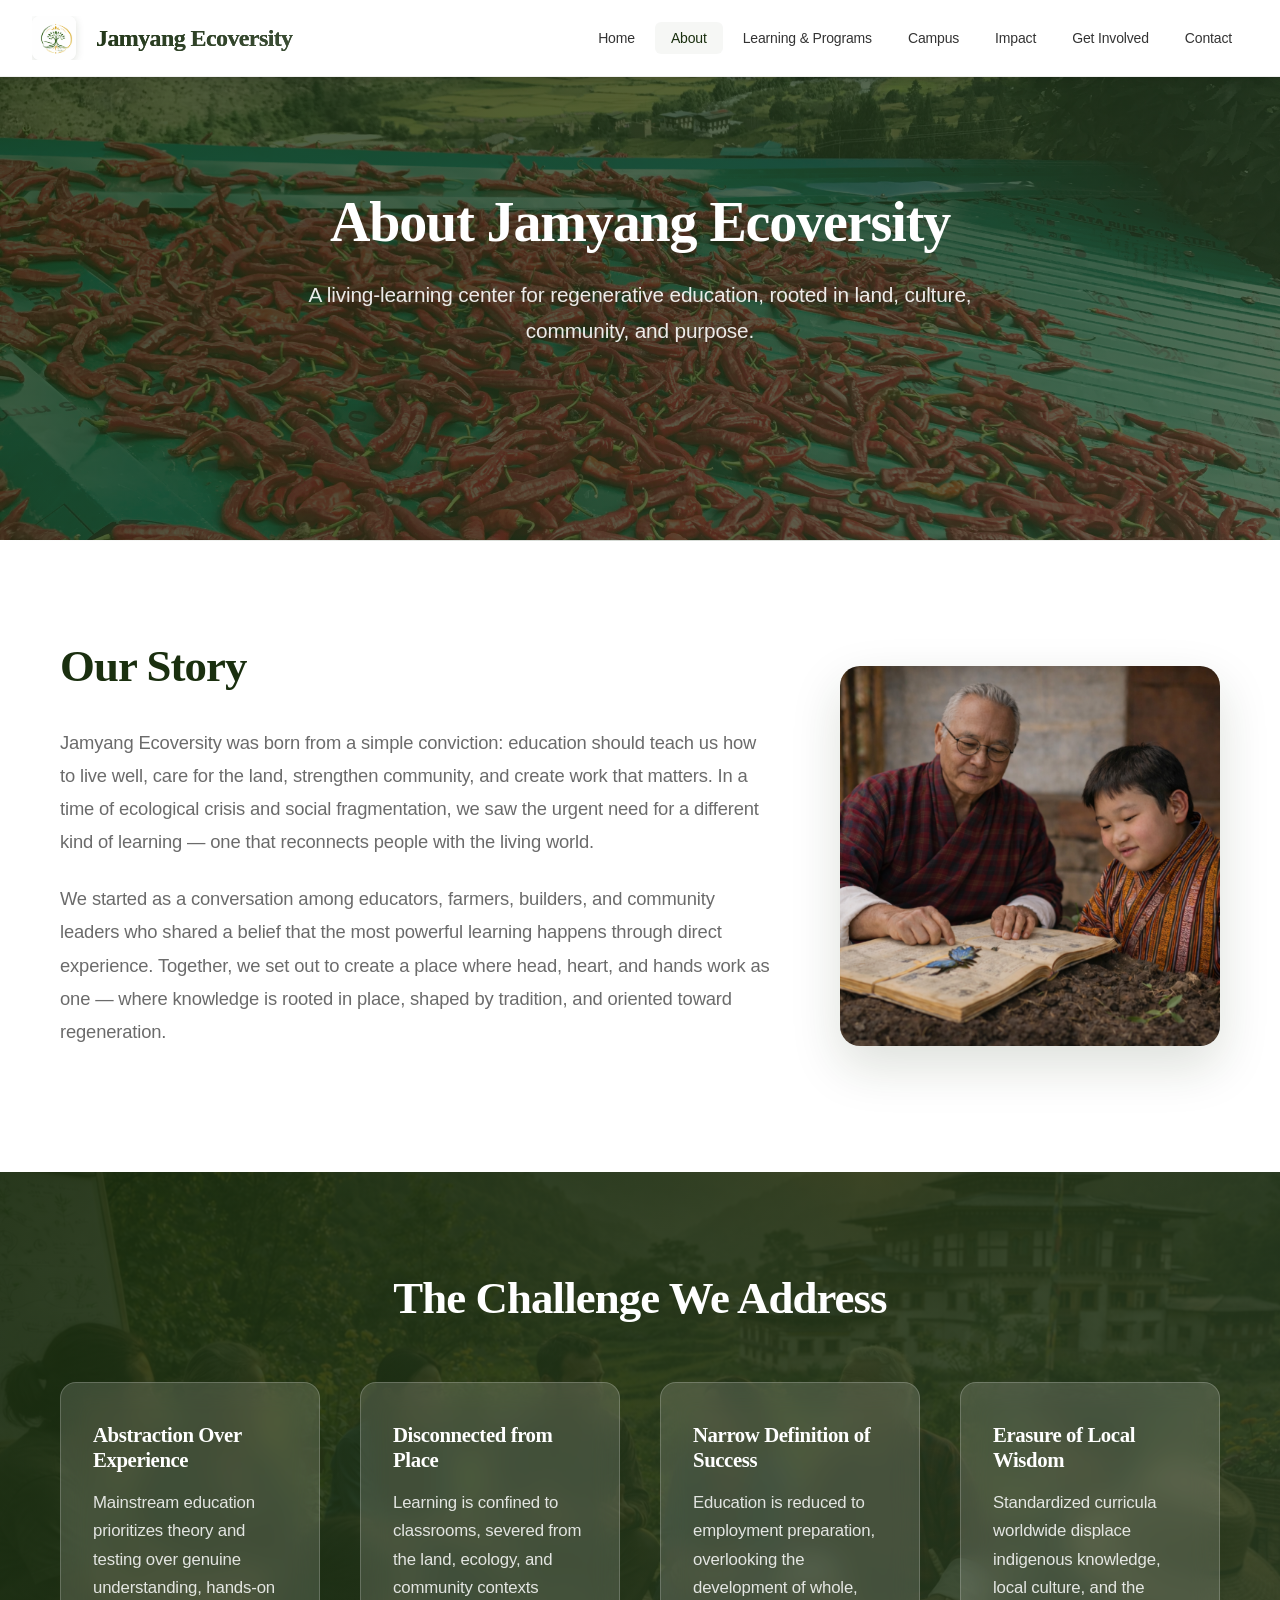
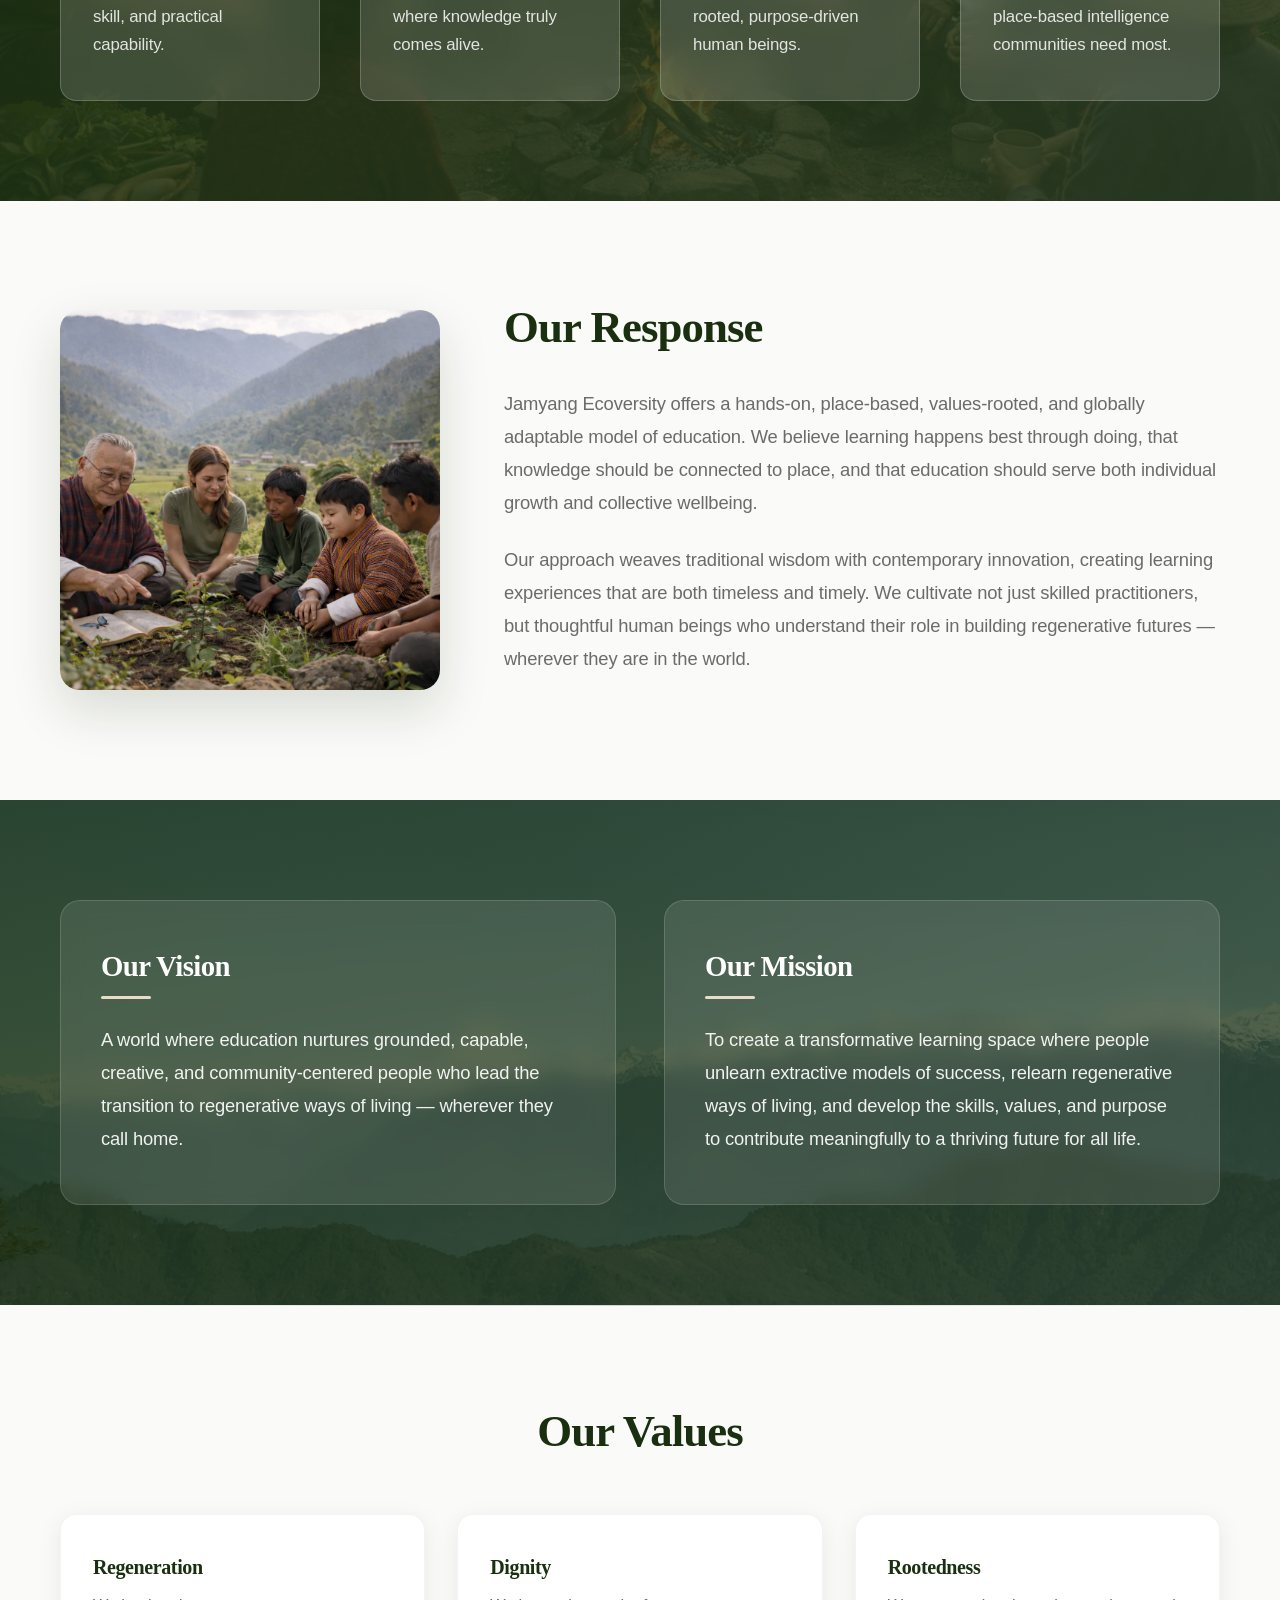
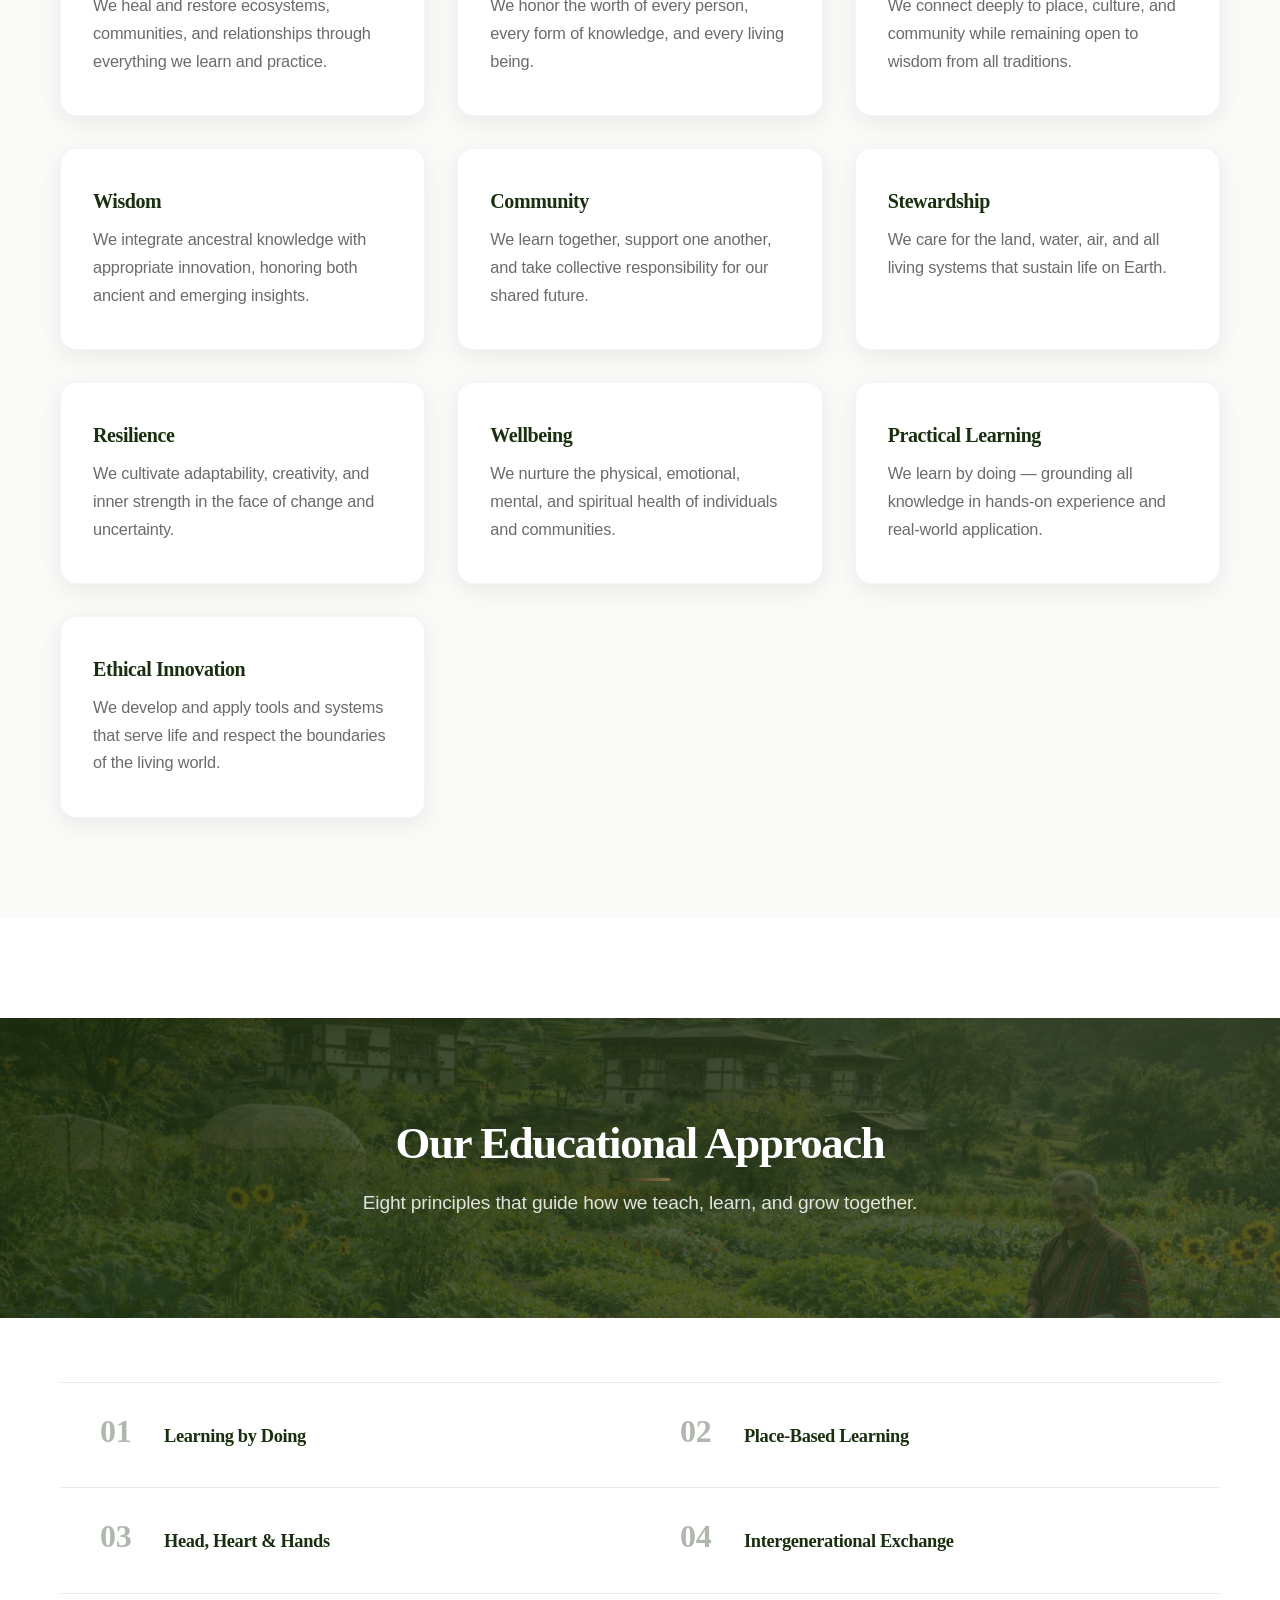
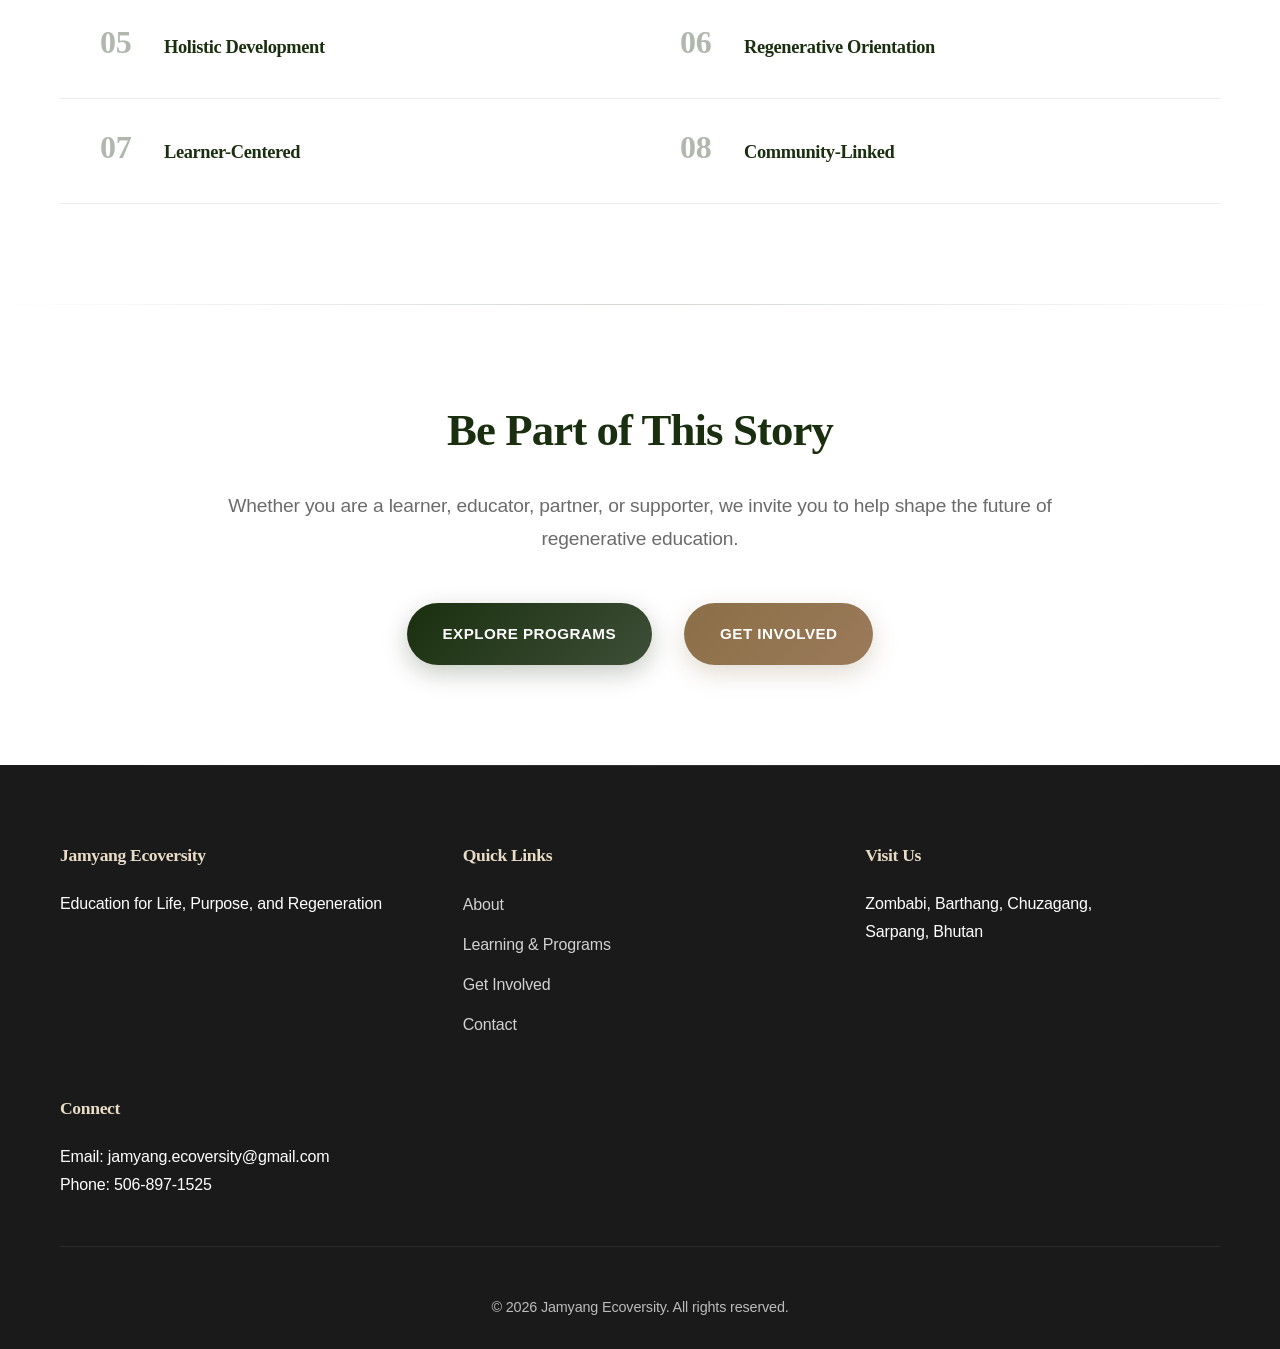
==== commit 3b9fcdeb: "Replace all images with pictures2 folder (except logo)" ====
--- a/about.html
+++ b/about.html
@@ -41,7 +41,7 @@
     <main>
         <!-- Page Hero with Background Image -->
         <section class="about-hero">
-            <img src="pictures/jamyang.png" alt="" class="about-hero-bg">
+            <img src="pictures2/IMG_2846.JPG" alt="" class="about-hero-bg">
             <div class="about-hero-overlay"></div>
             <div class="about-hero-content">
                 <h1>About Jamyang Ecoversity</h1>
@@ -59,7 +59,7 @@
                         <p>We started as a conversation among educators, farmers, builders, and community leaders who shared a belief that the most powerful learning happens through direct experience. Together, we set out to create a place where head, heart, and hands work as one — where knowledge is rooted in place, shaped by tradition, and oriented toward regeneration.</p>
                     </div>
                     <div class="story-image">
-                        <img src="pictures/group.png" alt="Community at Jamyang Ecoversity">
+                        <img src="pictures2/Grandfather and grandson share a moment.png" alt="Community at Jamyang Ecoversity">
                     </div>
                 </div>
             </div>
@@ -67,7 +67,7 @@
 
         <!-- The Challenge with Background Image -->
         <section class="challenge">
-            <img src="pictures/community.png" alt="" class="challenge-bg">
+            <img src="pictures2/Village gathering by the fire in Bhutan.png" alt="" class="challenge-bg">
             <div class="challenge-overlay"></div>
             <div class="container challenge-inner">
                 <h2>The Challenge We Address</h2>
@@ -97,7 +97,7 @@
             <div class="container">
                 <div class="response-wrapper">
                     <div class="response-image">
-                        <img src="pictures/teaching.png" alt="Teaching at Jamyang Ecoversity">
+                        <img src="pictures2/teaching_youth.png" alt="Teaching at Jamyang Ecoversity">
                     </div>
                     <div class="response-content">
                         <h2>Our Response</h2>
@@ -110,7 +110,7 @@
 
         <!-- Vision & Mission with Background Image -->
         <section class="vision-mission">
-            <img src="pictures/view.png" alt="" class="vm-bg">
+            <img src="pictures2/mountain_tops.jpg" alt="" class="vm-bg">
             <div class="vm-overlay"></div>
             <div class="container vm-inner">
                 <div class="vm-grid">
@@ -178,7 +178,7 @@
         <!-- Educational Approach as Numbered List -->
         <section class="approach">
             <div class="pillars-hero">
-                <img src="pictures/gardening.png" alt="" class="pillars-hero-bg">
+                <img src="pictures2/Bhutanese farming in a terraced garden.png" alt="" class="pillars-hero-bg">
                 <div class="pillars-hero-overlay"></div>
                 <div class="pillars-hero-content">
                     <h2 class="section-title">Our Educational Approach</h2>
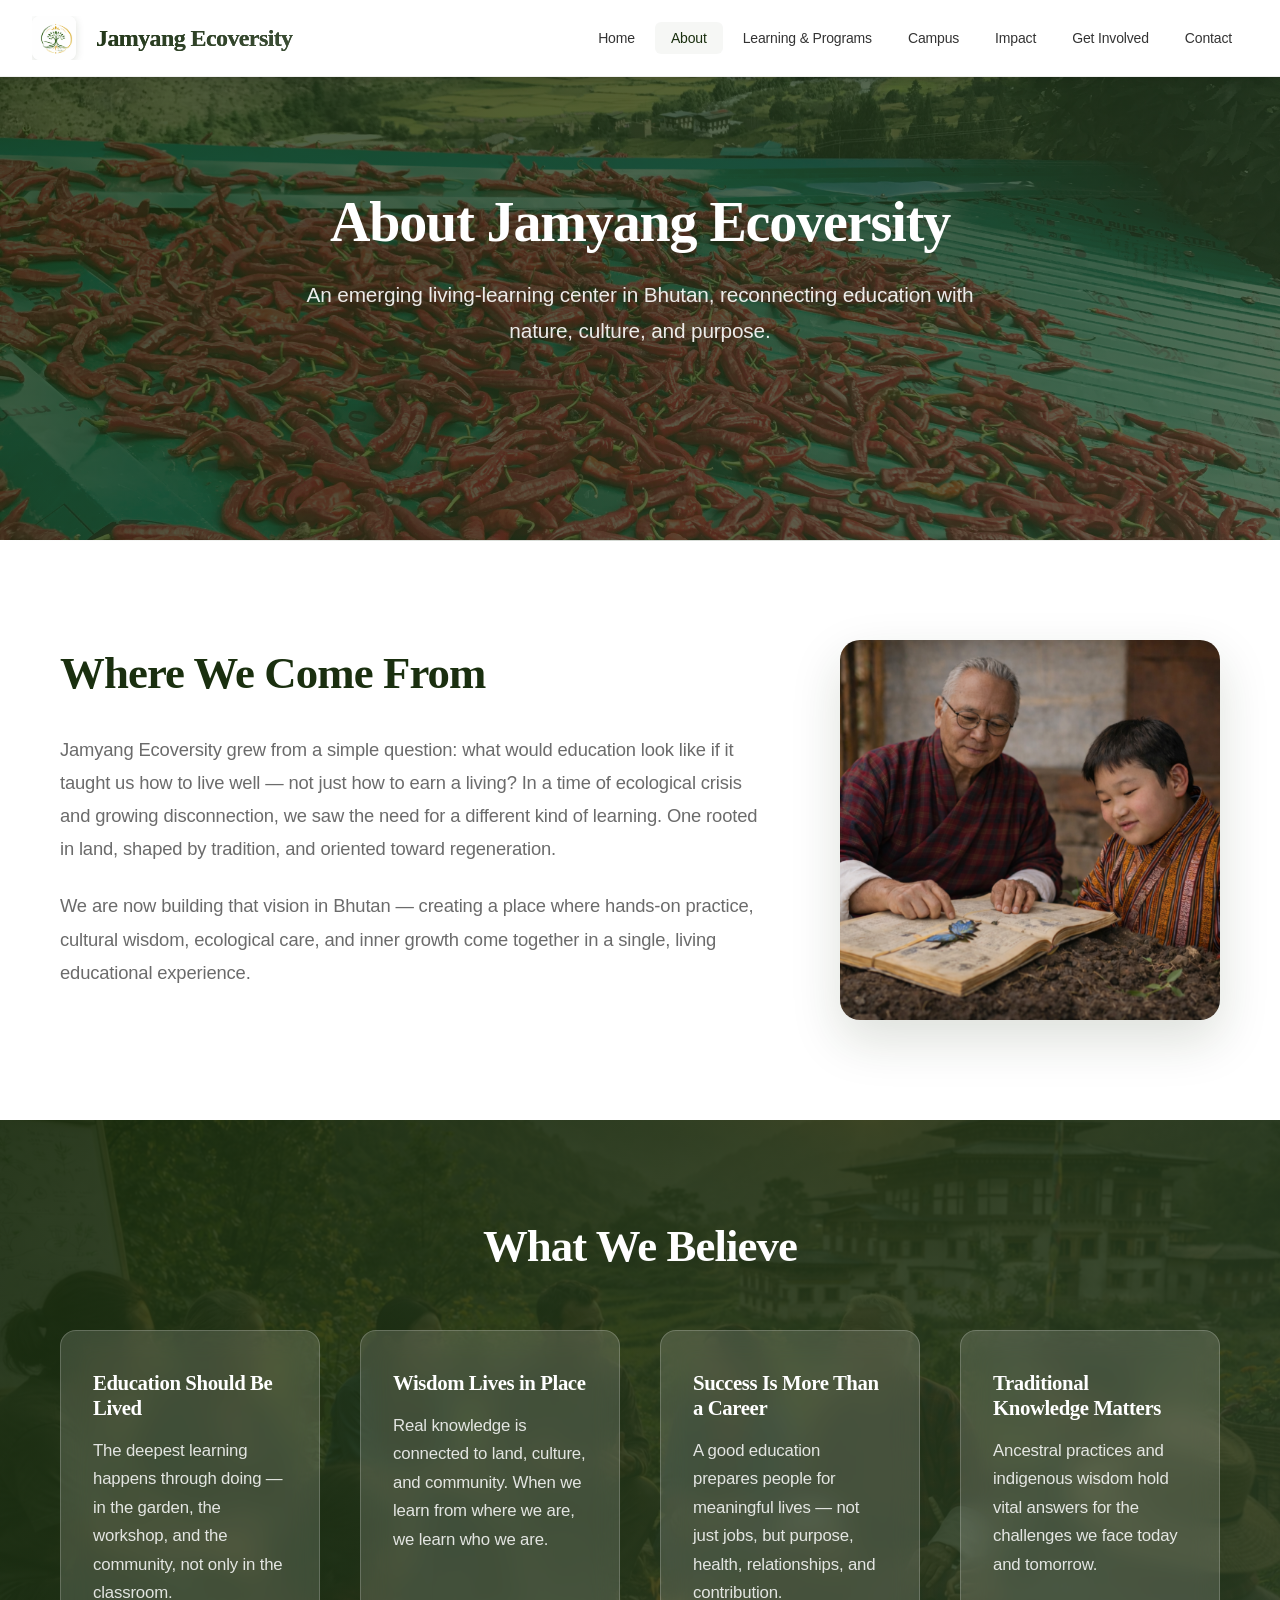
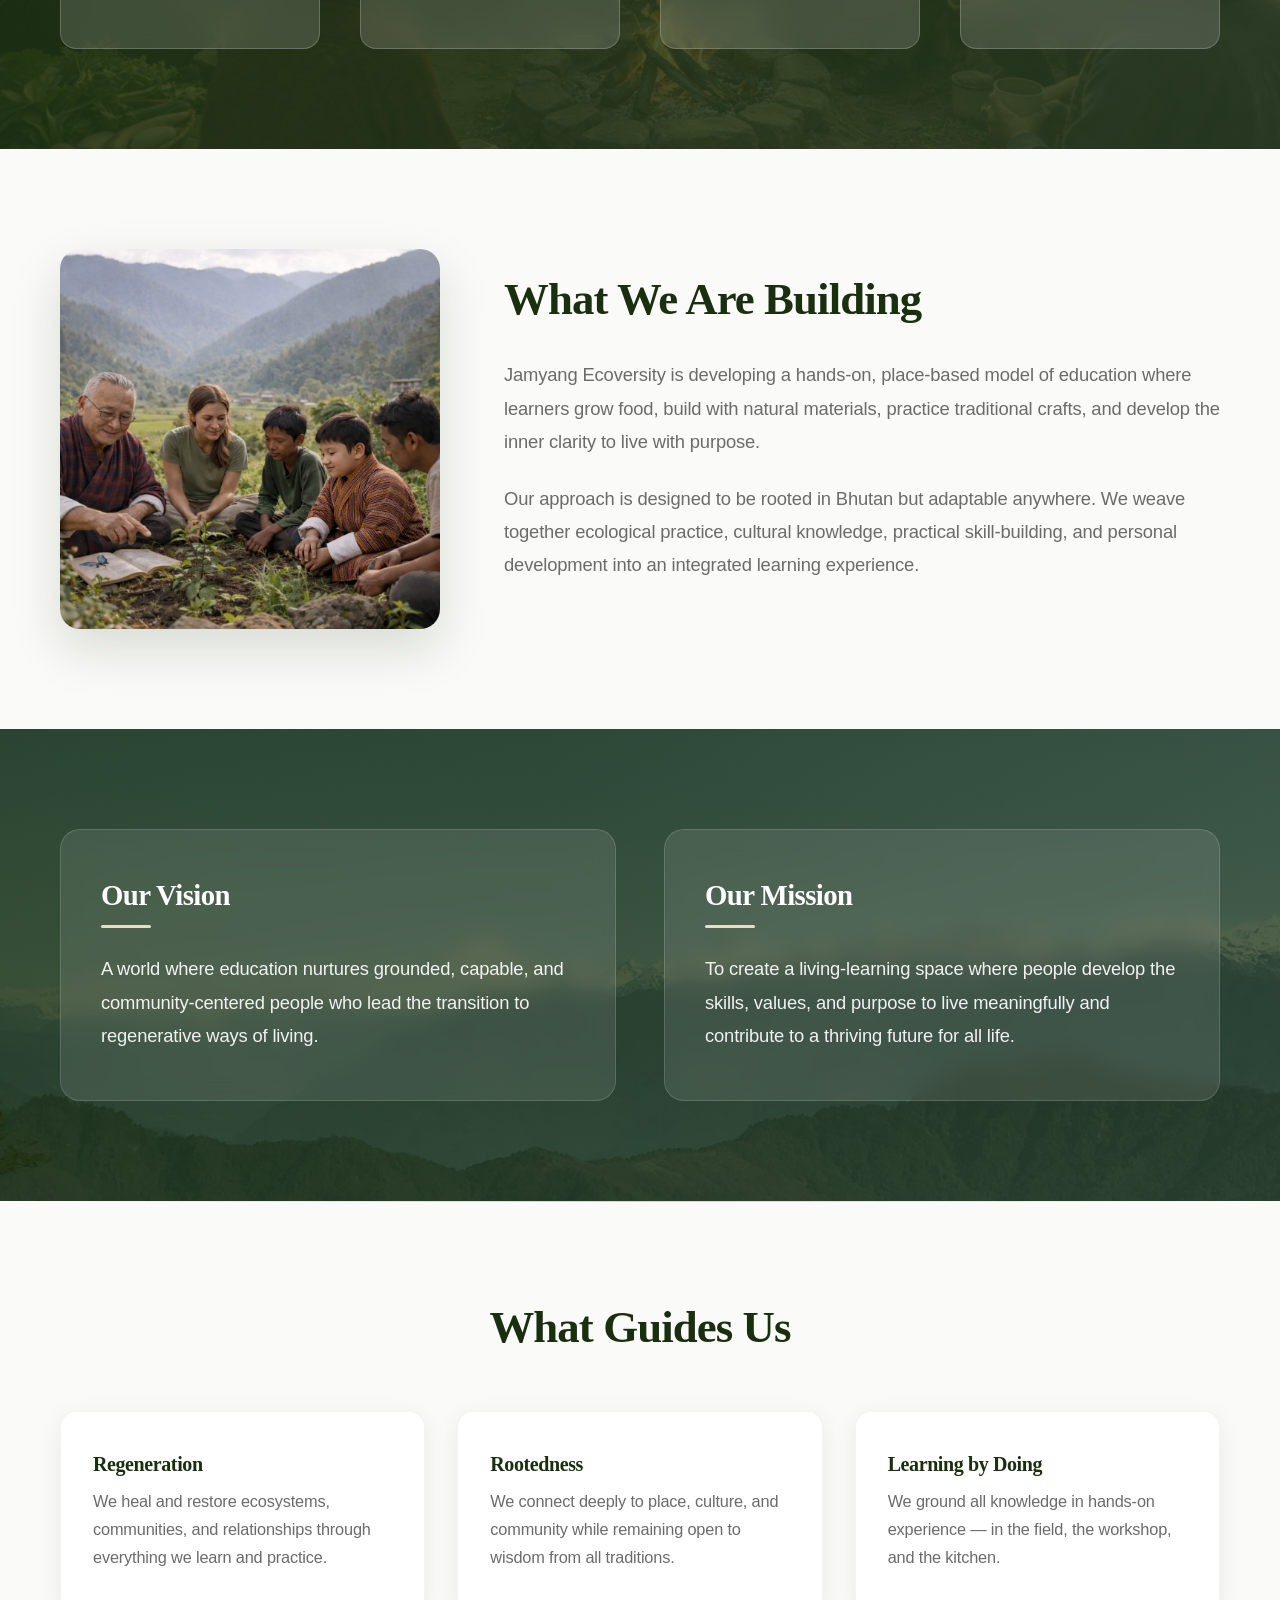
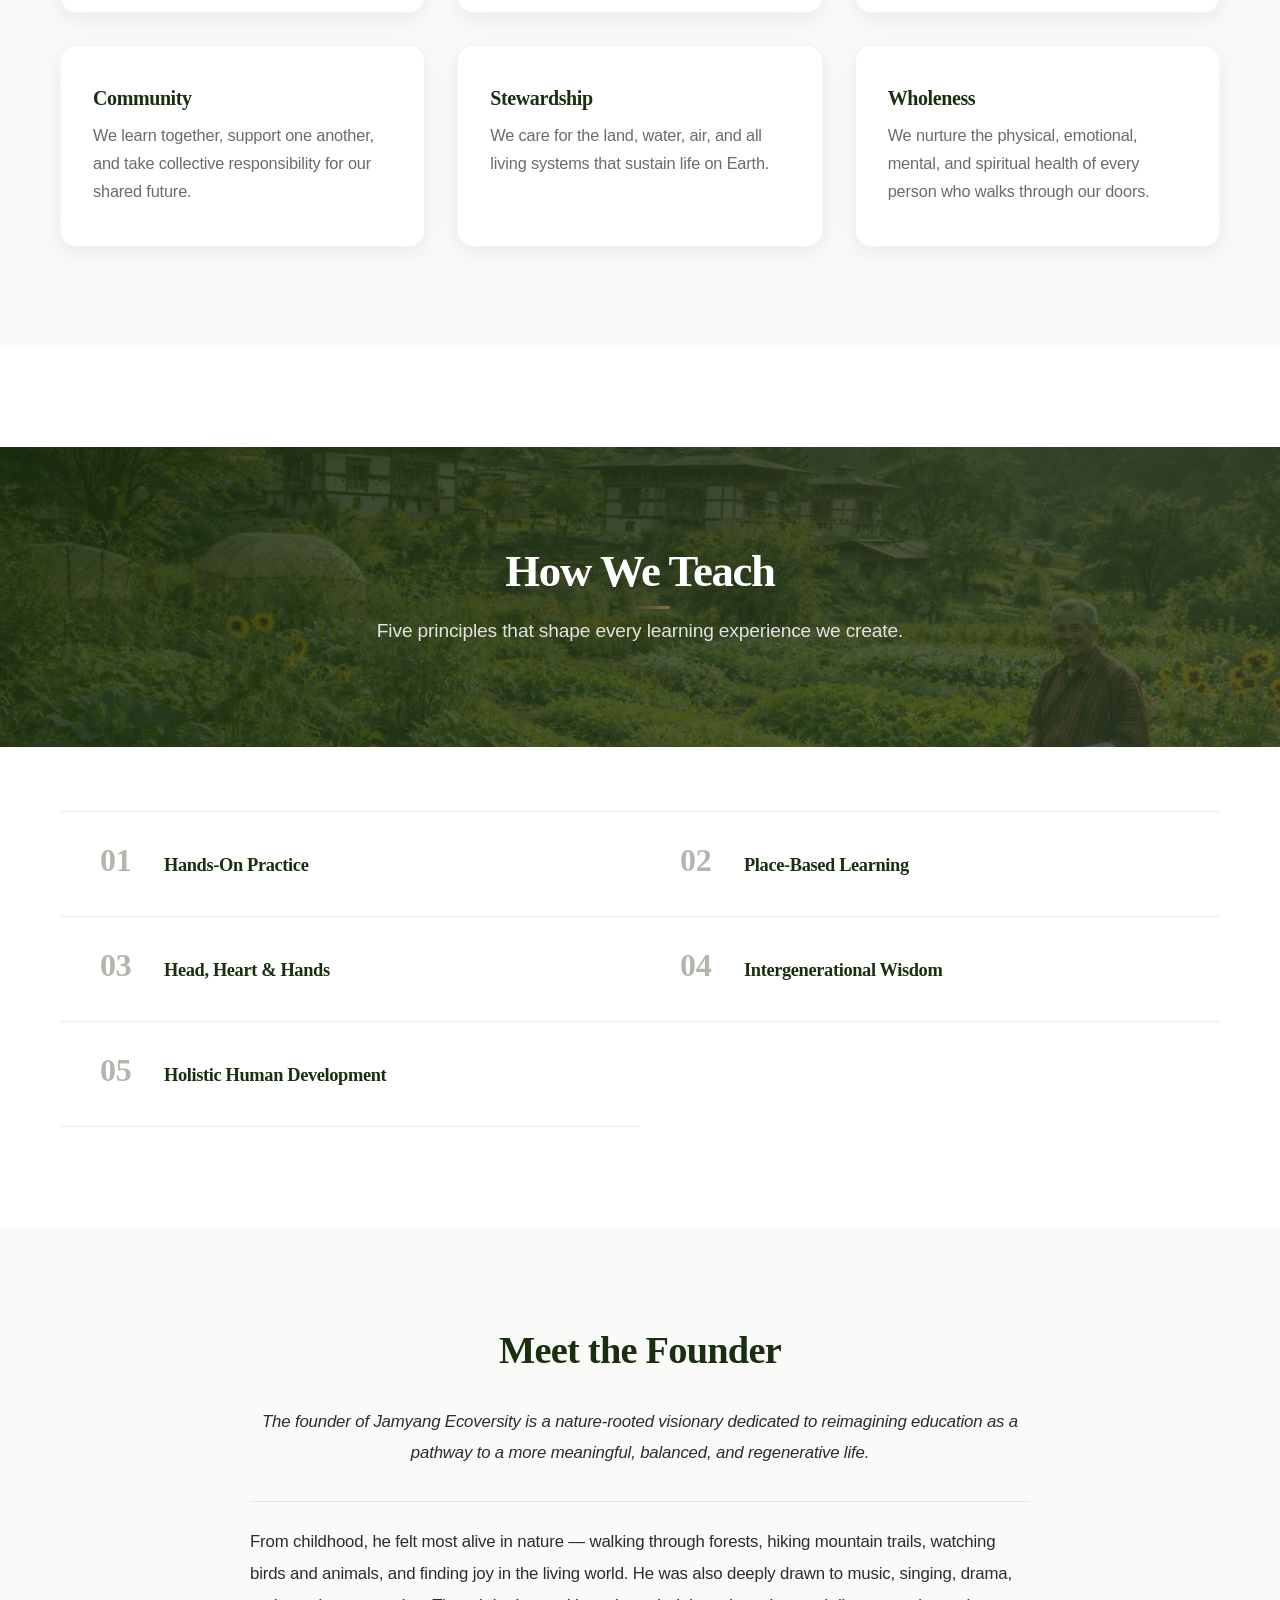
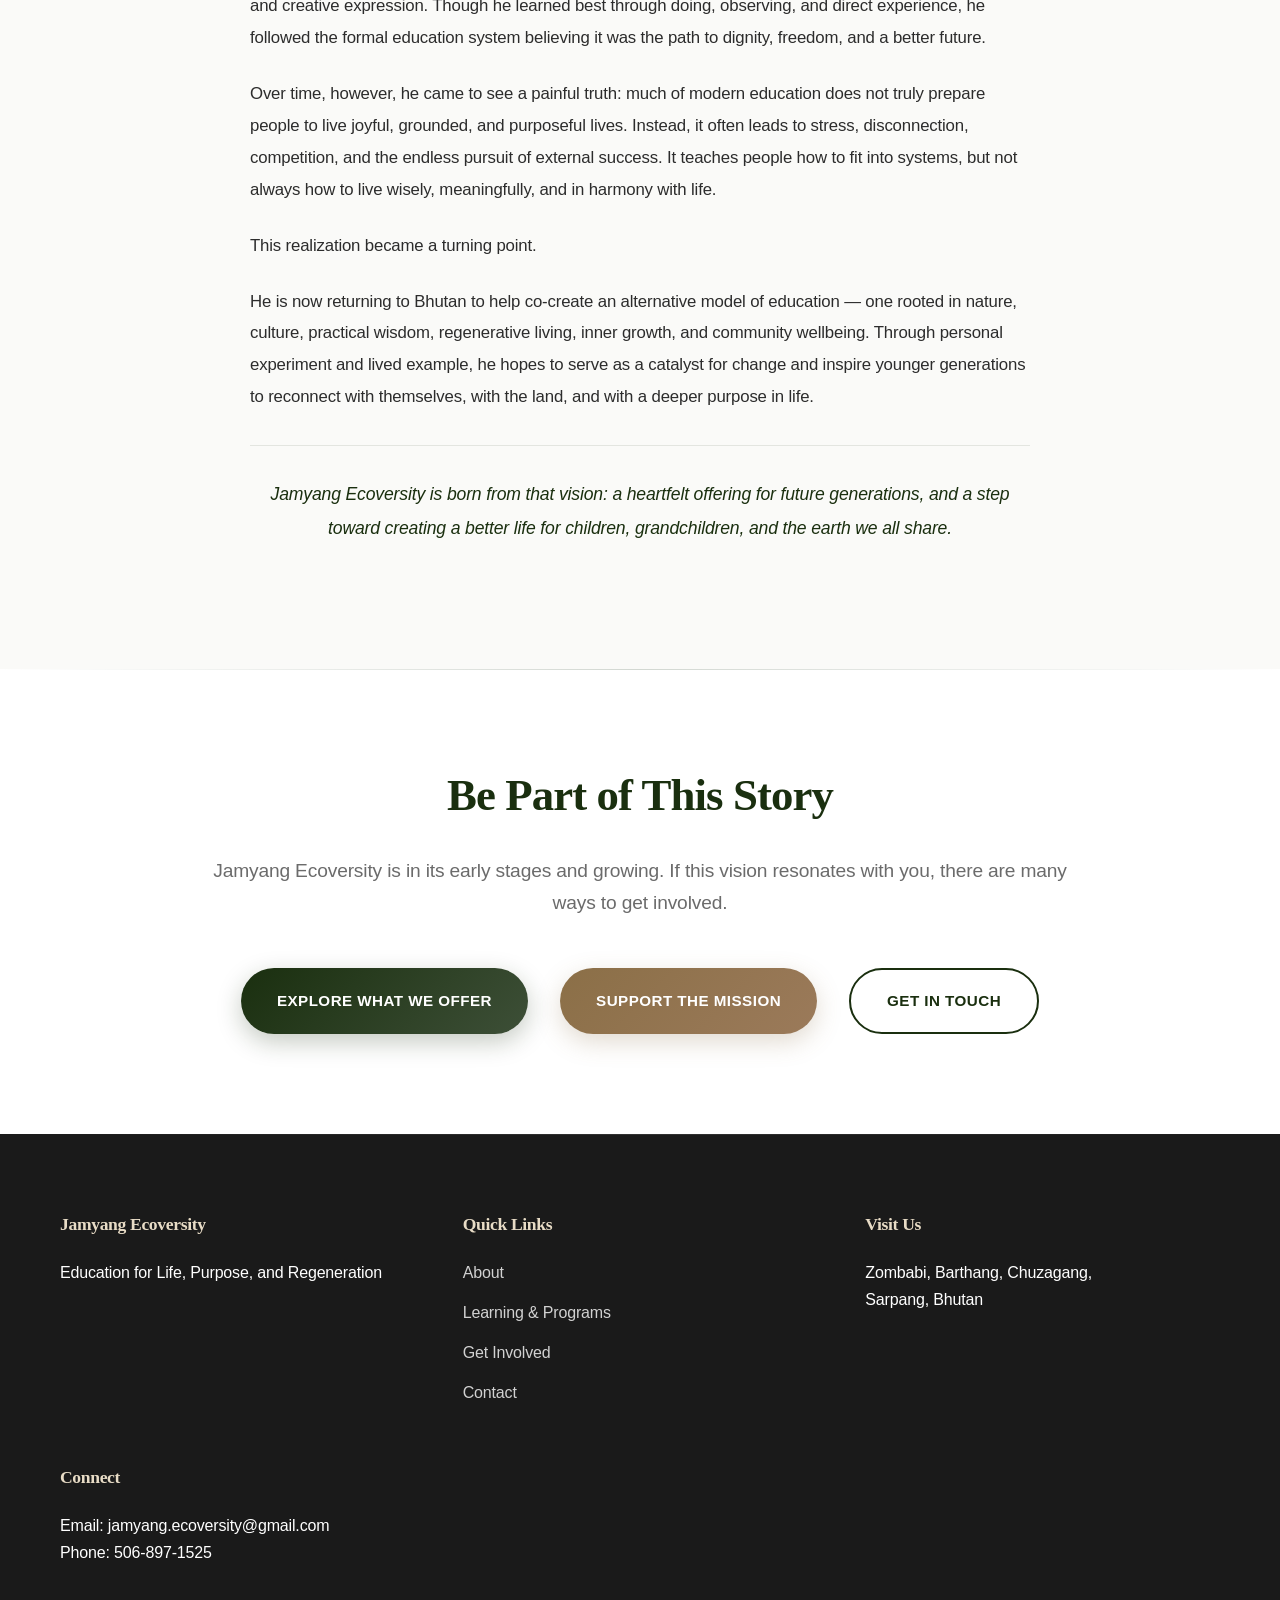
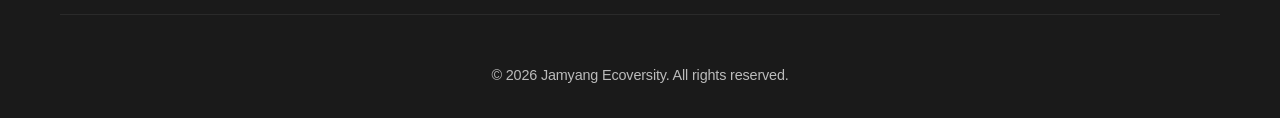
==== commit 6ca1b65e: "Revise site content: grounded tone, founder section, audience pathways, current vs future framing" ====
--- a/about.html
+++ b/about.html
@@ -39,24 +39,24 @@
     </header>
 
     <main>
-        <!-- Page Hero with Background Image -->
+        <!-- Page Hero -->
         <section class="about-hero">
             <img src="pictures2/IMG_2846.JPG" alt="" class="about-hero-bg">
             <div class="about-hero-overlay"></div>
             <div class="about-hero-content">
                 <h1>About Jamyang Ecoversity</h1>
-                <p>A living-learning center for regenerative education, rooted in land, culture, community, and purpose.</p>
-            </div>
-        </section>
-
-        <!-- Our Story with Image -->
+                <p>An emerging living-learning center in Bhutan, reconnecting education with nature, culture, and purpose.</p>
+            </div>
+        </section>
+
+        <!-- Our Story -->
         <section class="story">
             <div class="container">
                 <div class="story-wrapper">
                     <div class="story-content">
-                        <h2>Our Story</h2>
-                        <p>Jamyang Ecoversity was born from a simple conviction: education should teach us how to live well, care for the land, strengthen community, and create work that matters. In a time of ecological crisis and social fragmentation, we saw the urgent need for a different kind of learning — one that reconnects people with the living world.</p>
-                        <p>We started as a conversation among educators, farmers, builders, and community leaders who shared a belief that the most powerful learning happens through direct experience. Together, we set out to create a place where head, heart, and hands work as one — where knowledge is rooted in place, shaped by tradition, and oriented toward regeneration.</p>
+                        <h2>Where We Come From</h2>
+                        <p>Jamyang Ecoversity grew from a simple question: what would education look like if it taught us how to live well — not just how to earn a living? In a time of ecological crisis and growing disconnection, we saw the need for a different kind of learning. One rooted in land, shaped by tradition, and oriented toward regeneration.</p>
+                        <p>We are now building that vision in Bhutan — creating a place where hands-on practice, cultural wisdom, ecological care, and inner growth come together in a single, living educational experience.</p>
                     </div>
                     <div class="story-image">
                         <img src="pictures2/Grandfather and grandson share a moment.png" alt="Community at Jamyang Ecoversity">
@@ -65,34 +65,34 @@
             </div>
         </section>
 
-        <!-- The Challenge with Background Image -->
+        <!-- What We Believe -->
         <section class="challenge">
             <img src="pictures2/Village gathering by the fire in Bhutan.png" alt="" class="challenge-bg">
             <div class="challenge-overlay"></div>
             <div class="container challenge-inner">
-                <h2>The Challenge We Address</h2>
+                <h2>What We Believe</h2>
                 <div class="challenge-grid">
                     <div class="challenge-item">
-                        <h3>Abstraction Over Experience</h3>
-                        <p>Mainstream education prioritizes theory and testing over genuine understanding, hands-on skill, and practical capability.</p>
-                    </div>
-                    <div class="challenge-item">
-                        <h3>Disconnected from Place</h3>
-                        <p>Learning is confined to classrooms, severed from the land, ecology, and community contexts where knowledge truly comes alive.</p>
-                    </div>
-                    <div class="challenge-item">
-                        <h3>Narrow Definition of Success</h3>
-                        <p>Education is reduced to employment preparation, overlooking the development of whole, rooted, purpose-driven human beings.</p>
-                    </div>
-                    <div class="challenge-item">
-                        <h3>Erasure of Local Wisdom</h3>
-                        <p>Standardized curricula worldwide displace indigenous knowledge, local culture, and the place-based intelligence communities need most.</p>
-                    </div>
-                </div>
-            </div>
-        </section>
-
-        <!-- Our Response with Image -->
+                        <h3>Education Should Be Lived</h3>
+                        <p>The deepest learning happens through doing — in the garden, the workshop, and the community, not only in the classroom.</p>
+                    </div>
+                    <div class="challenge-item">
+                        <h3>Wisdom Lives in Place</h3>
+                        <p>Real knowledge is connected to land, culture, and community. When we learn from where we are, we learn who we are.</p>
+                    </div>
+                    <div class="challenge-item">
+                        <h3>Success Is More Than a Career</h3>
+                        <p>A good education prepares people for meaningful lives — not just jobs, but purpose, health, relationships, and contribution.</p>
+                    </div>
+                    <div class="challenge-item">
+                        <h3>Traditional Knowledge Matters</h3>
+                        <p>Ancestral practices and indigenous wisdom hold vital answers for the challenges we face today and tomorrow.</p>
+                    </div>
+                </div>
+            </div>
+        </section>
+
+        <!-- Our Approach -->
         <section class="response">
             <div class="container">
                 <div class="response-wrapper">
@@ -100,15 +100,15 @@
                         <img src="pictures2/teaching_youth.png" alt="Teaching at Jamyang Ecoversity">
                     </div>
                     <div class="response-content">
-                        <h2>Our Response</h2>
-                        <p>Jamyang Ecoversity offers a hands-on, place-based, values-rooted, and globally adaptable model of education. We believe learning happens best through doing, that knowledge should be connected to place, and that education should serve both individual growth and collective wellbeing.</p>
-                        <p>Our approach weaves traditional wisdom with contemporary innovation, creating learning experiences that are both timeless and timely. We cultivate not just skilled practitioners, but thoughtful human beings who understand their role in building regenerative futures — wherever they are in the world.</p>
-                    </div>
-                </div>
-            </div>
-        </section>
-
-        <!-- Vision & Mission with Background Image -->
+                        <h2>What We Are Building</h2>
+                        <p>Jamyang Ecoversity is developing a hands-on, place-based model of education where learners grow food, build with natural materials, practice traditional crafts, and develop the inner clarity to live with purpose.</p>
+                        <p>Our approach is designed to be rooted in Bhutan but adaptable anywhere. We weave together ecological practice, cultural knowledge, practical skill-building, and personal development into an integrated learning experience.</p>
+                    </div>
+                </div>
+            </div>
+        </section>
+
+        <!-- Vision & Mission -->
         <section class="vision-mission">
             <img src="pictures2/mountain_tops.jpg" alt="" class="vm-bg">
             <div class="vm-overlay"></div>
@@ -116,36 +116,32 @@
                 <div class="vm-grid">
                     <div class="vm-card vision-card">
                         <h3>Our Vision</h3>
-                        <p>A world where education nurtures grounded, capable, creative, and community-centered people who lead the transition to regenerative ways of living — wherever they call home.</p>
+                        <p>A world where education nurtures grounded, capable, and community-centered people who lead the transition to regenerative ways of living.</p>
                     </div>
                     <div class="vm-card mission-card">
                         <h3>Our Mission</h3>
-                        <p>To create a transformative learning space where people unlearn extractive models of success, relearn regenerative ways of living, and develop the skills, values, and purpose to contribute meaningfully to a thriving future for all life.</p>
-                    </div>
-                </div>
-            </div>
-        </section>
-
-        <!-- Values -->
+                        <p>To create a living-learning space where people develop the skills, values, and purpose to live meaningfully and contribute to a thriving future for all life.</p>
+                    </div>
+                </div>
+            </div>
+        </section>
+
+        <!-- Values (condensed to 6) -->
         <section class="values">
             <div class="container">
-                <h2>Our Values</h2>
+                <h2>What Guides Us</h2>
                 <div class="values-grid">
                     <div class="value-card">
                         <h3>Regeneration</h3>
                         <p>We heal and restore ecosystems, communities, and relationships through everything we learn and practice.</p>
                     </div>
                     <div class="value-card">
-                        <h3>Dignity</h3>
-                        <p>We honor the worth of every person, every form of knowledge, and every living being.</p>
-                    </div>
-                    <div class="value-card">
                         <h3>Rootedness</h3>
                         <p>We connect deeply to place, culture, and community while remaining open to wisdom from all traditions.</p>
                     </div>
                     <div class="value-card">
-                        <h3>Wisdom</h3>
-                        <p>We integrate ancestral knowledge with appropriate innovation, honoring both ancient and emerging insights.</p>
+                        <h3>Learning by Doing</h3>
+                        <p>We ground all knowledge in hands-on experience — in the field, the workshop, and the kitchen.</p>
                     </div>
                     <div class="value-card">
                         <h3>Community</h3>
@@ -156,40 +152,28 @@
                         <p>We care for the land, water, air, and all living systems that sustain life on Earth.</p>
                     </div>
                     <div class="value-card">
-                        <h3>Resilience</h3>
-                        <p>We cultivate adaptability, creativity, and inner strength in the face of change and uncertainty.</p>
-                    </div>
-                    <div class="value-card">
-                        <h3>Wellbeing</h3>
-                        <p>We nurture the physical, emotional, mental, and spiritual health of individuals and communities.</p>
-                    </div>
-                    <div class="value-card">
-                        <h3>Practical Learning</h3>
-                        <p>We learn by doing — grounding all knowledge in hands-on experience and real-world application.</p>
-                    </div>
-                    <div class="value-card">
-                        <h3>Ethical Innovation</h3>
-                        <p>We develop and apply tools and systems that serve life and respect the boundaries of the living world.</p>
-                    </div>
-                </div>
-            </div>
-        </section>
-
-        <!-- Educational Approach as Numbered List -->
+                        <h3>Wholeness</h3>
+                        <p>We nurture the physical, emotional, mental, and spiritual health of every person who walks through our doors.</p>
+                    </div>
+                </div>
+            </div>
+        </section>
+
+        <!-- Educational Approach (condensed to 5) -->
         <section class="approach">
             <div class="pillars-hero">
                 <img src="pictures2/Bhutanese farming in a terraced garden.png" alt="" class="pillars-hero-bg">
                 <div class="pillars-hero-overlay"></div>
                 <div class="pillars-hero-content">
-                    <h2 class="section-title">Our Educational Approach</h2>
-                    <p class="section-subtitle">Eight principles that guide how we teach, learn, and grow together.</p>
+                    <h2 class="section-title">How We Teach</h2>
+                    <p class="section-subtitle">Five principles that shape every learning experience we create.</p>
                 </div>
             </div>
             <div class="container">
                 <div class="areas-list">
                     <div class="area-row">
                         <span class="area-num">01</span>
-                        <h3 class="area-title">Learning by Doing</h3>
+                        <h3 class="area-title">Hands-On Practice</h3>
                     </div>
                     <div class="area-row">
                         <span class="area-num">02</span>
@@ -201,23 +185,28 @@
                     </div>
                     <div class="area-row">
                         <span class="area-num">04</span>
-                        <h3 class="area-title">Intergenerational Exchange</h3>
+                        <h3 class="area-title">Intergenerational Wisdom</h3>
                     </div>
                     <div class="area-row">
                         <span class="area-num">05</span>
-                        <h3 class="area-title">Holistic Development</h3>
-                    </div>
-                    <div class="area-row">
-                        <span class="area-num">06</span>
-                        <h3 class="area-title">Regenerative Orientation</h3>
-                    </div>
-                    <div class="area-row">
-                        <span class="area-num">07</span>
-                        <h3 class="area-title">Learner-Centered</h3>
-                    </div>
-                    <div class="area-row">
-                        <span class="area-num">08</span>
-                        <h3 class="area-title">Community-Linked</h3>
+                        <h3 class="area-title">Holistic Human Development</h3>
+                    </div>
+                </div>
+            </div>
+        </section>
+
+        <!-- Meet the Founder -->
+        <section class="founder">
+            <div class="container">
+                <div class="founder-wrapper">
+                    <div class="founder-content">
+                        <h2>Meet the Founder</h2>
+                        <p class="founder-lead">The founder of Jamyang Ecoversity is a nature-rooted visionary dedicated to reimagining education as a pathway to a more meaningful, balanced, and regenerative life.</p>
+                        <p>From childhood, he felt most alive in nature — walking through forests, hiking mountain trails, watching birds and animals, and finding joy in the living world. He was also deeply drawn to music, singing, drama, and creative expression. Though he learned best through doing, observing, and direct experience, he followed the formal education system believing it was the path to dignity, freedom, and a better future.</p>
+                        <p>Over time, however, he came to see a painful truth: much of modern education does not truly prepare people to live joyful, grounded, and purposeful lives. Instead, it often leads to stress, disconnection, competition, and the endless pursuit of external success. It teaches people how to fit into systems, but not always how to live wisely, meaningfully, and in harmony with life.</p>
+                        <p>This realization became a turning point.</p>
+                        <p>He is now returning to Bhutan to help co-create an alternative model of education — one rooted in nature, culture, practical wisdom, regenerative living, inner growth, and community wellbeing. Through personal experiment and lived example, he hopes to serve as a catalyst for change and inspire younger generations to reconnect with themselves, with the land, and with a deeper purpose in life.</p>
+                        <p class="founder-closing">Jamyang Ecoversity is born from that vision: a heartfelt offering for future generations, and a step toward creating a better life for children, grandchildren, and the earth we all share.</p>
                     </div>
                 </div>
             </div>
@@ -228,10 +217,11 @@
             <div class="container">
                 <div class="cta-content">
                     <h2>Be Part of This Story</h2>
-                    <p>Whether you are a learner, educator, partner, or supporter, we invite you to help shape the future of regenerative education.</p>
+                    <p>Jamyang Ecoversity is in its early stages and growing. If this vision resonates with you, there are many ways to get involved.</p>
                     <div class="cta-buttons">
-                        <a href="programs.html" class="btn btn-primary">Explore Programs</a>
-                        <a href="get-involved.html" class="btn btn-secondary">Get Involved</a>
+                        <a href="programs.html" class="btn btn-primary">Explore What We Offer</a>
+                        <a href="get-involved.html" class="btn btn-secondary">Support the Mission</a>
+                        <a href="contact.html" class="btn btn-outline">Get in Touch</a>
                     </div>
                 </div>
             </div>
--- a/styles.css
+++ b/styles.css
@@ -4066,9 +4066,12 @@
 
 .pg-intro-image {
     flex: 0 0 400px;
-    border-radius: 20px;
+    width: 400px;
+    height: 400px;
+    border-radius: 50%;
+    border: 4px solid var(--sage-green);
     overflow: hidden;
-    box-shadow: 0 20px 50px rgba(26, 47, 15, 0.15);
+    box-shadow: 0 10px 30px rgba(26, 47, 15, 0.15);
 }
 
 .pg-intro-image img {
@@ -4076,7 +4079,6 @@
     height: 100%;
     object-fit: cover;
     display: block;
-    min-height: 360px;
 }
 
 .pg-intro-text {
@@ -4643,11 +4645,9 @@
 
     .pg-intro-image {
         flex: 0 0 auto;
-        width: 100%;
-    }
-
-    .pg-intro-image img {
-        min-height: 260px;
+        width: 300px;
+        height: 300px;
+        margin: 0 auto;
     }
 
     .pg-intro-text {
@@ -7435,6 +7435,71 @@
     line-height: 1.7;
 }
 
+/* ============================================================
+   FOUNDER SECTION — Used on the About page
+   ============================================================ */
+.founder {
+    padding: 100px 0;
+    background: var(--cream);
+}
+
+.founder-wrapper {
+    max-width: 780px;
+    margin: 0 auto;
+}
+
+.founder-content h2 {
+    font-size: 2.4rem;
+    color: var(--primary-green);
+    margin-bottom: 2rem;
+    font-weight: 600;
+    text-align: center;
+}
+
+.founder-lead {
+    font-size: 1.2rem;
+    color: var(--sage-green);
+    font-weight: 500;
+    line-height: 1.8;
+    margin-bottom: 2rem;
+    font-style: italic;
+    text-align: center;
+    padding-bottom: 2rem;
+    border-bottom: 1px solid rgba(26, 47, 15, 0.1);
+}
+
+.founder-content p {
+    font-size: 1.05rem;
+    color: var(--text-dark);
+    line-height: 1.9;
+    margin-bottom: 1.5rem;
+}
+
+.founder-closing {
+    font-size: 1.1rem !important;
+    font-weight: 500;
+    color: var(--primary-green) !important;
+    margin-top: 2rem;
+    padding-top: 2rem;
+    border-top: 1px solid rgba(26, 47, 15, 0.1);
+    text-align: center;
+    font-style: italic;
+}
+
+@media (max-width: 768px) {
+    .founder {
+        padding: 60px 0;
+    }
+
+    .founder-content h2 {
+        font-size: 1.8rem;
+    }
+
+    .founder-lead {
+        font-size: 1.05rem;
+    }
+}
+
 /* Learning Area Responsive */
 @media (max-width: 768px) {
     .la-section {
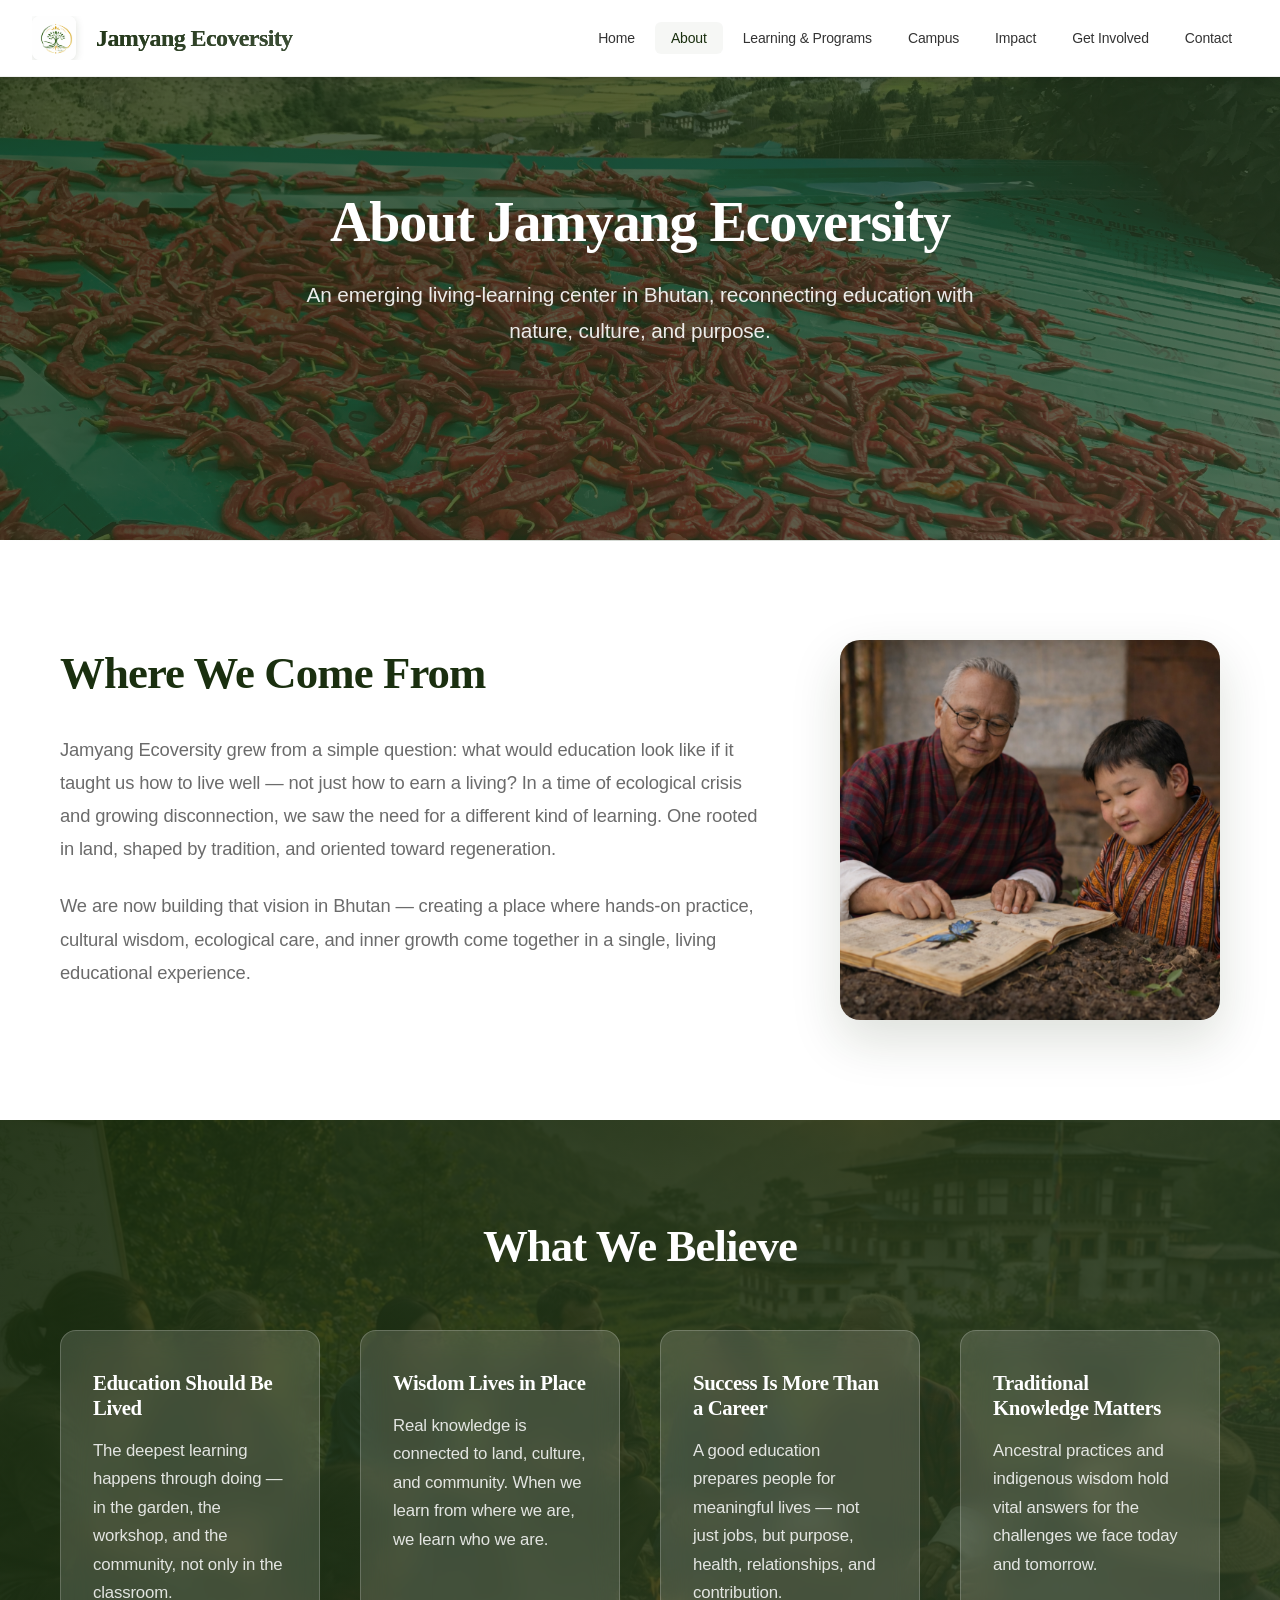
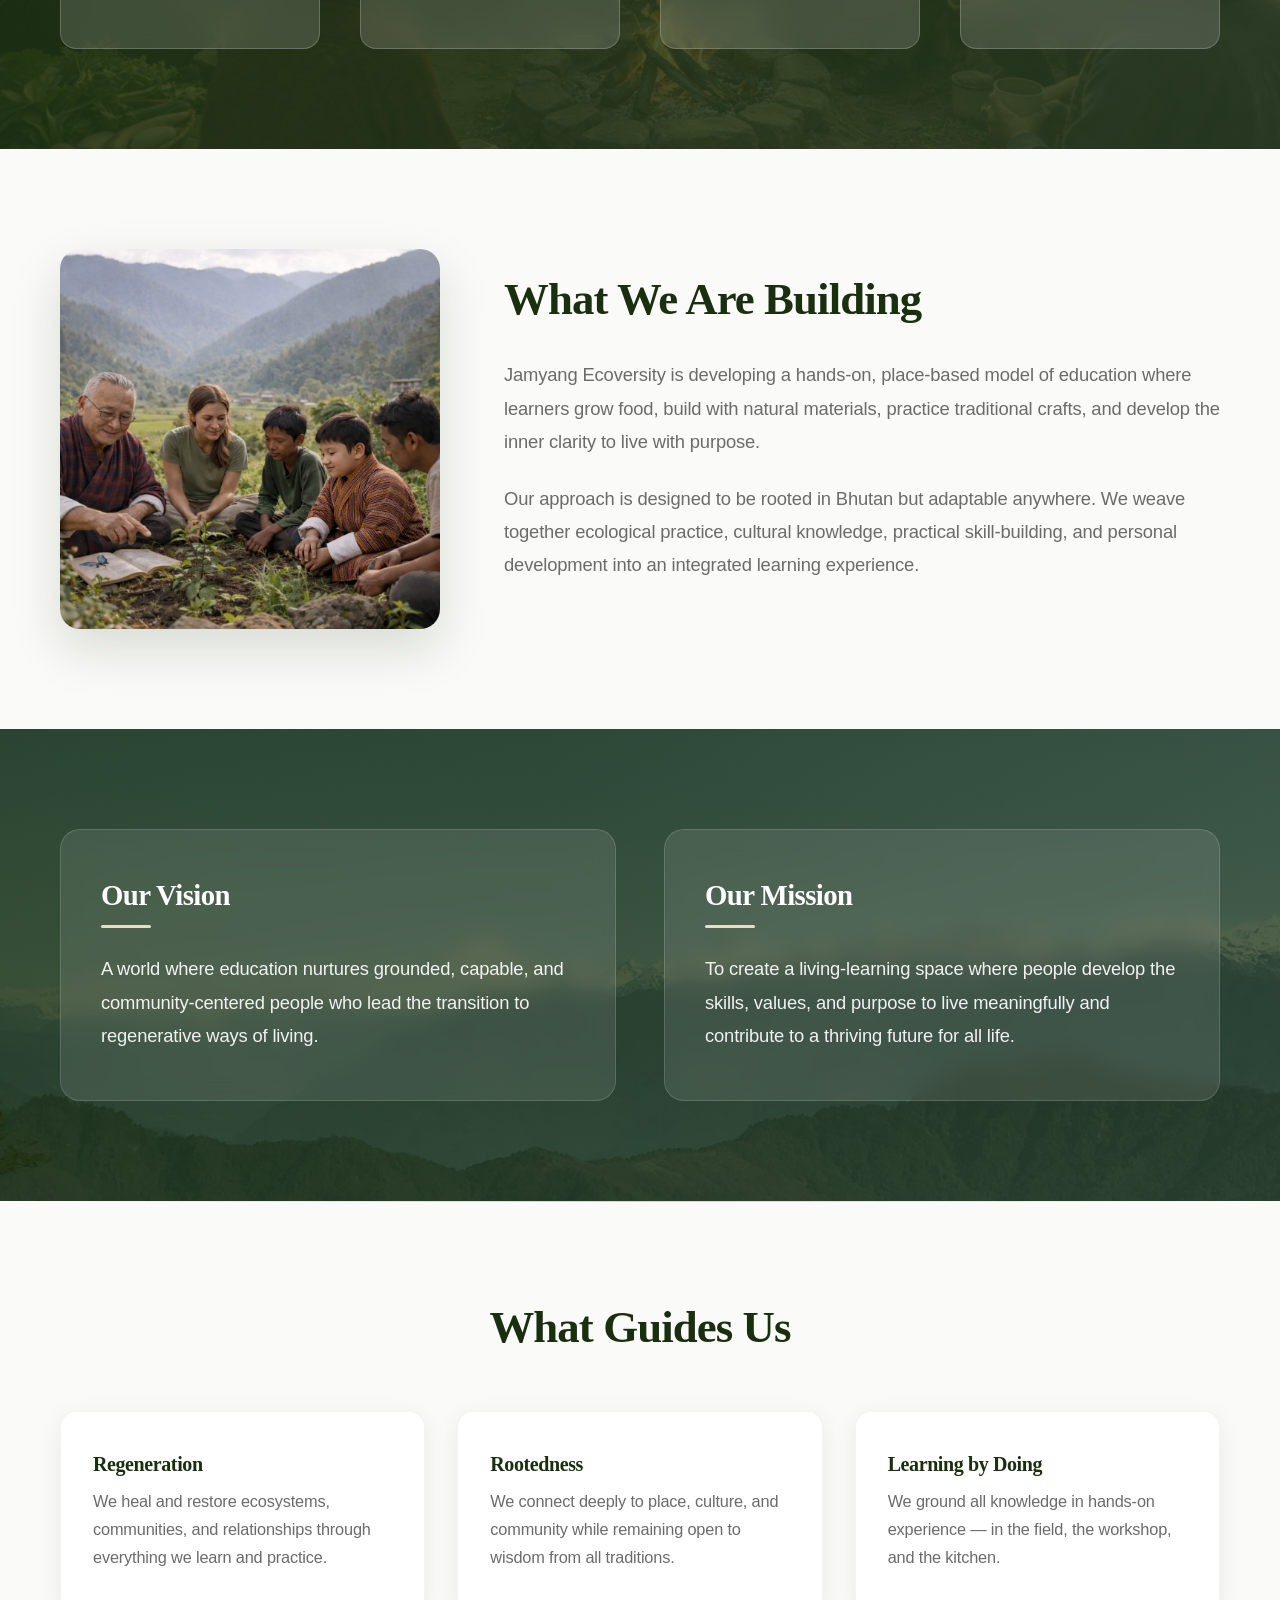
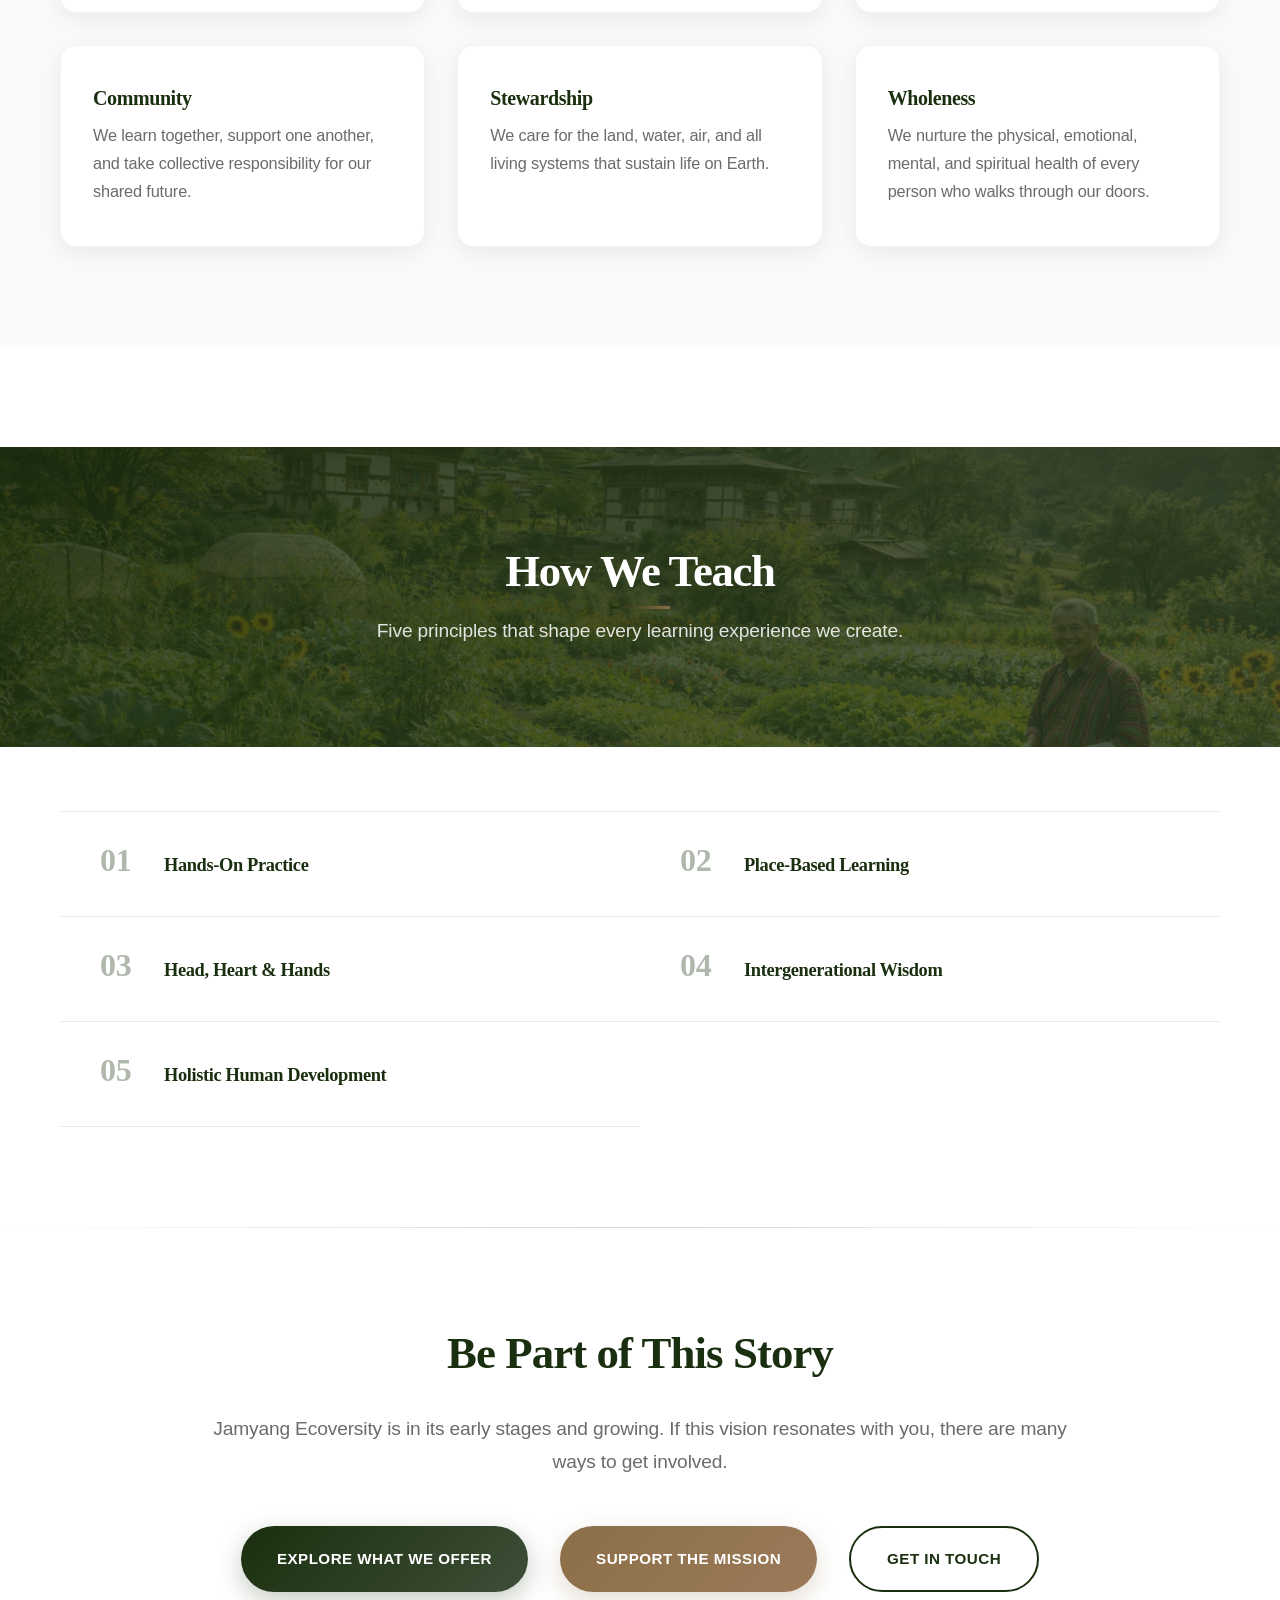
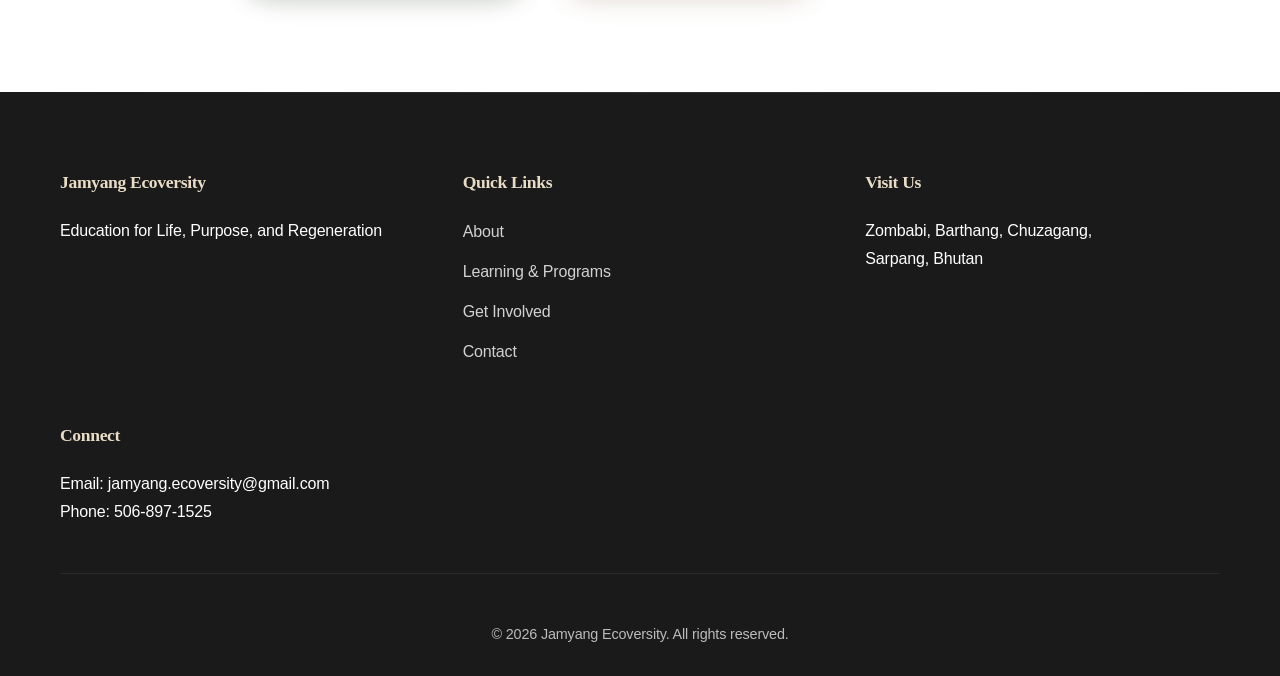
==== commit 66312aef: "Remove Meet the Founder section from About page" ====
--- a/about.html
+++ b/about.html
@@ -195,23 +195,6 @@
             </div>
         </section>
 
-        <!-- Meet the Founder -->
-        <section class="founder">
-            <div class="container">
-                <div class="founder-wrapper">
-                    <div class="founder-content">
-                        <h2>Meet the Founder</h2>
-                        <p class="founder-lead">The founder of Jamyang Ecoversity is a nature-rooted visionary dedicated to reimagining education as a pathway to a more meaningful, balanced, and regenerative life.</p>
-                        <p>From childhood, he felt most alive in nature — walking through forests, hiking mountain trails, watching birds and animals, and finding joy in the living world. He was also deeply drawn to music, singing, drama, and creative expression. Though he learned best through doing, observing, and direct experience, he followed the formal education system believing it was the path to dignity, freedom, and a better future.</p>
-                        <p>Over time, however, he came to see a painful truth: much of modern education does not truly prepare people to live joyful, grounded, and purposeful lives. Instead, it often leads to stress, disconnection, competition, and the endless pursuit of external success. It teaches people how to fit into systems, but not always how to live wisely, meaningfully, and in harmony with life.</p>
-                        <p>This realization became a turning point.</p>
-                        <p>He is now returning to Bhutan to help co-create an alternative model of education — one rooted in nature, culture, practical wisdom, regenerative living, inner growth, and community wellbeing. Through personal experiment and lived example, he hopes to serve as a catalyst for change and inspire younger generations to reconnect with themselves, with the land, and with a deeper purpose in life.</p>
-                        <p class="founder-closing">Jamyang Ecoversity is born from that vision: a heartfelt offering for future generations, and a step toward creating a better life for children, grandchildren, and the earth we all share.</p>
-                    </div>
-                </div>
-            </div>
-        </section>
-
         <!-- CTA -->
         <section class="cta">
             <div class="container">
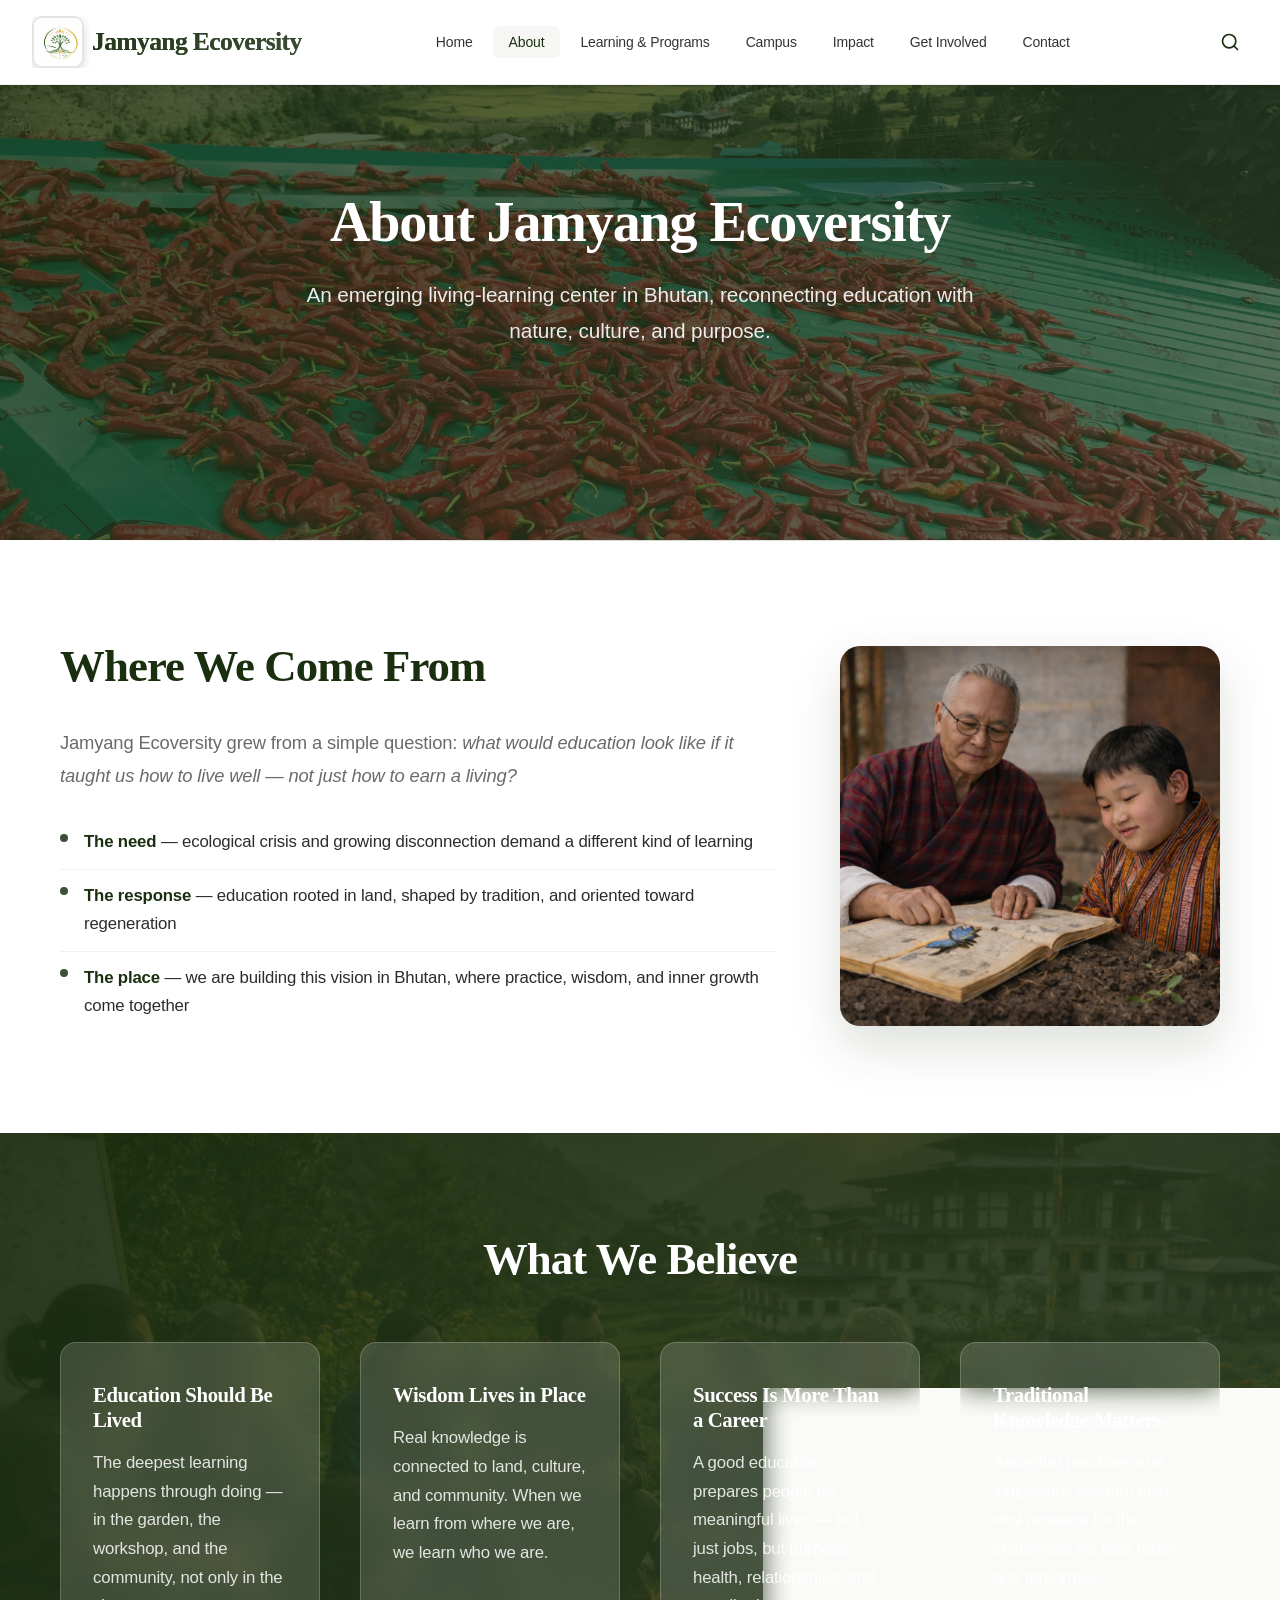
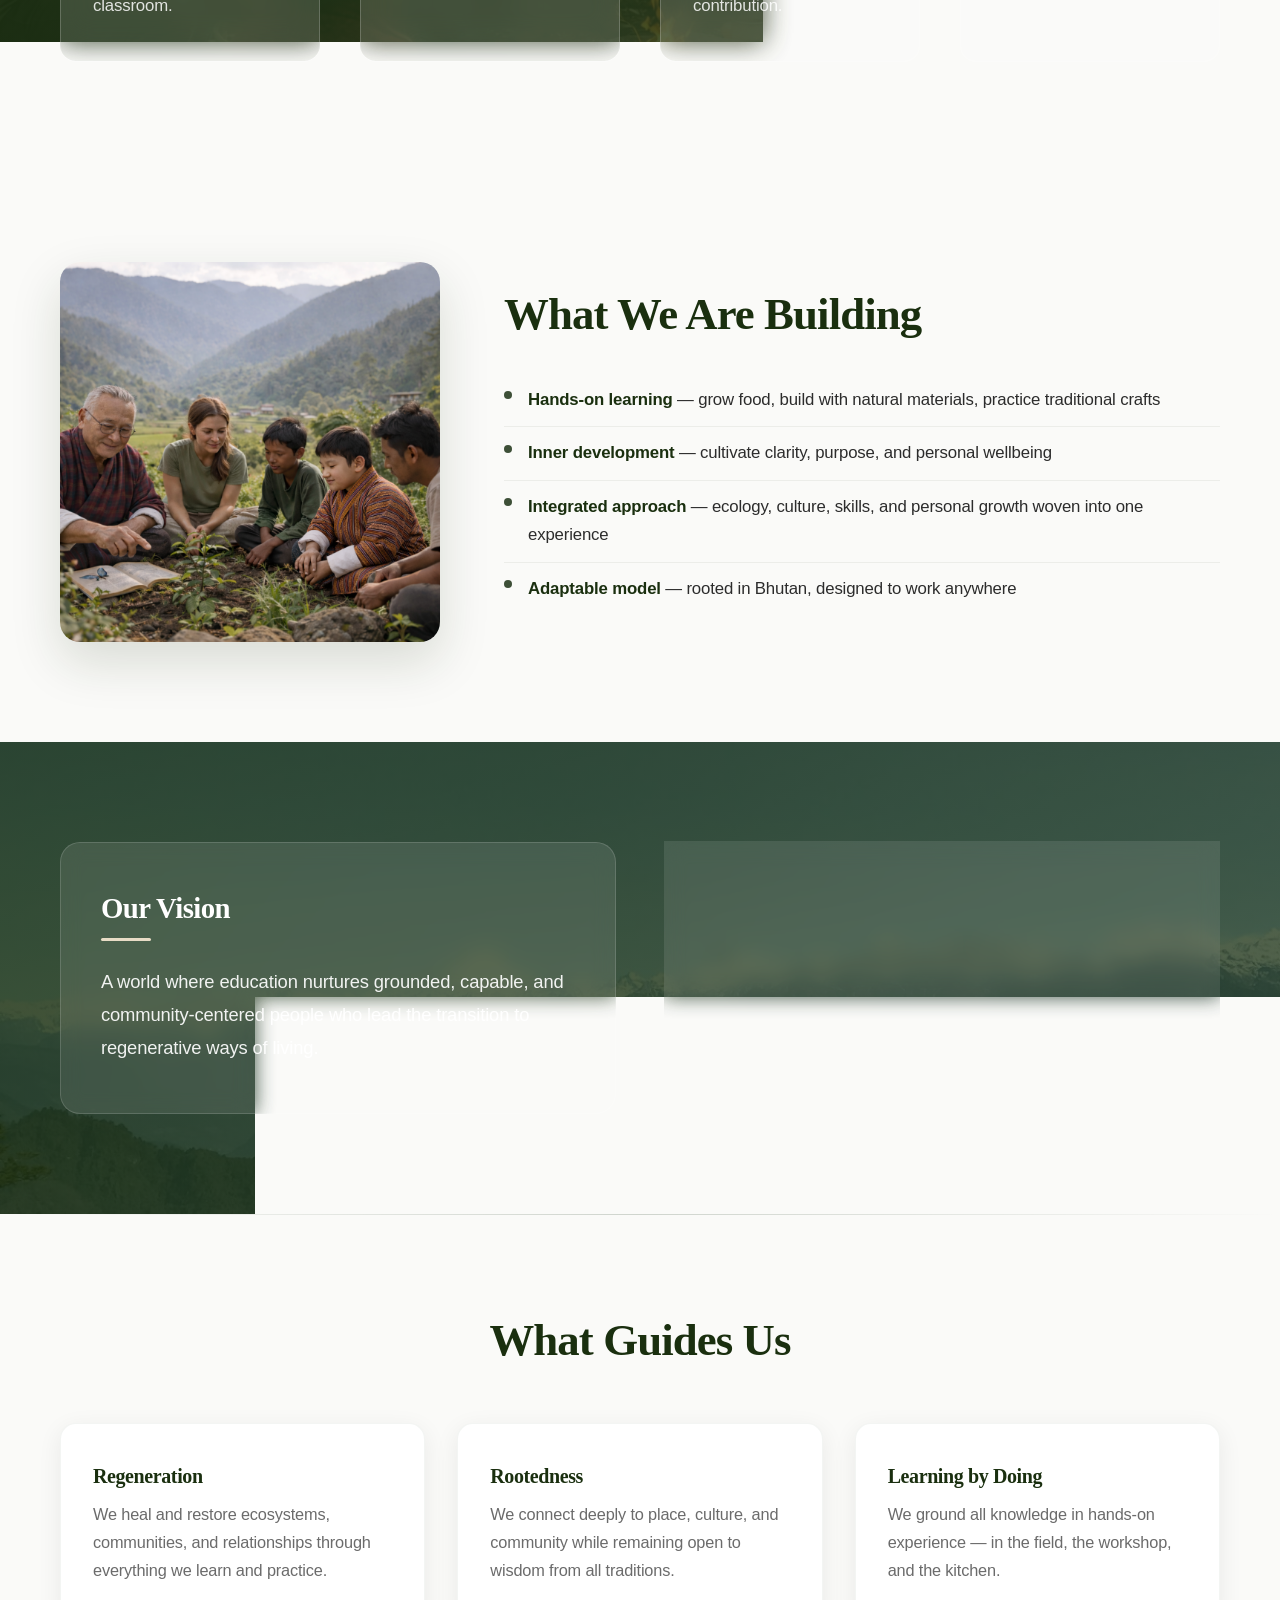
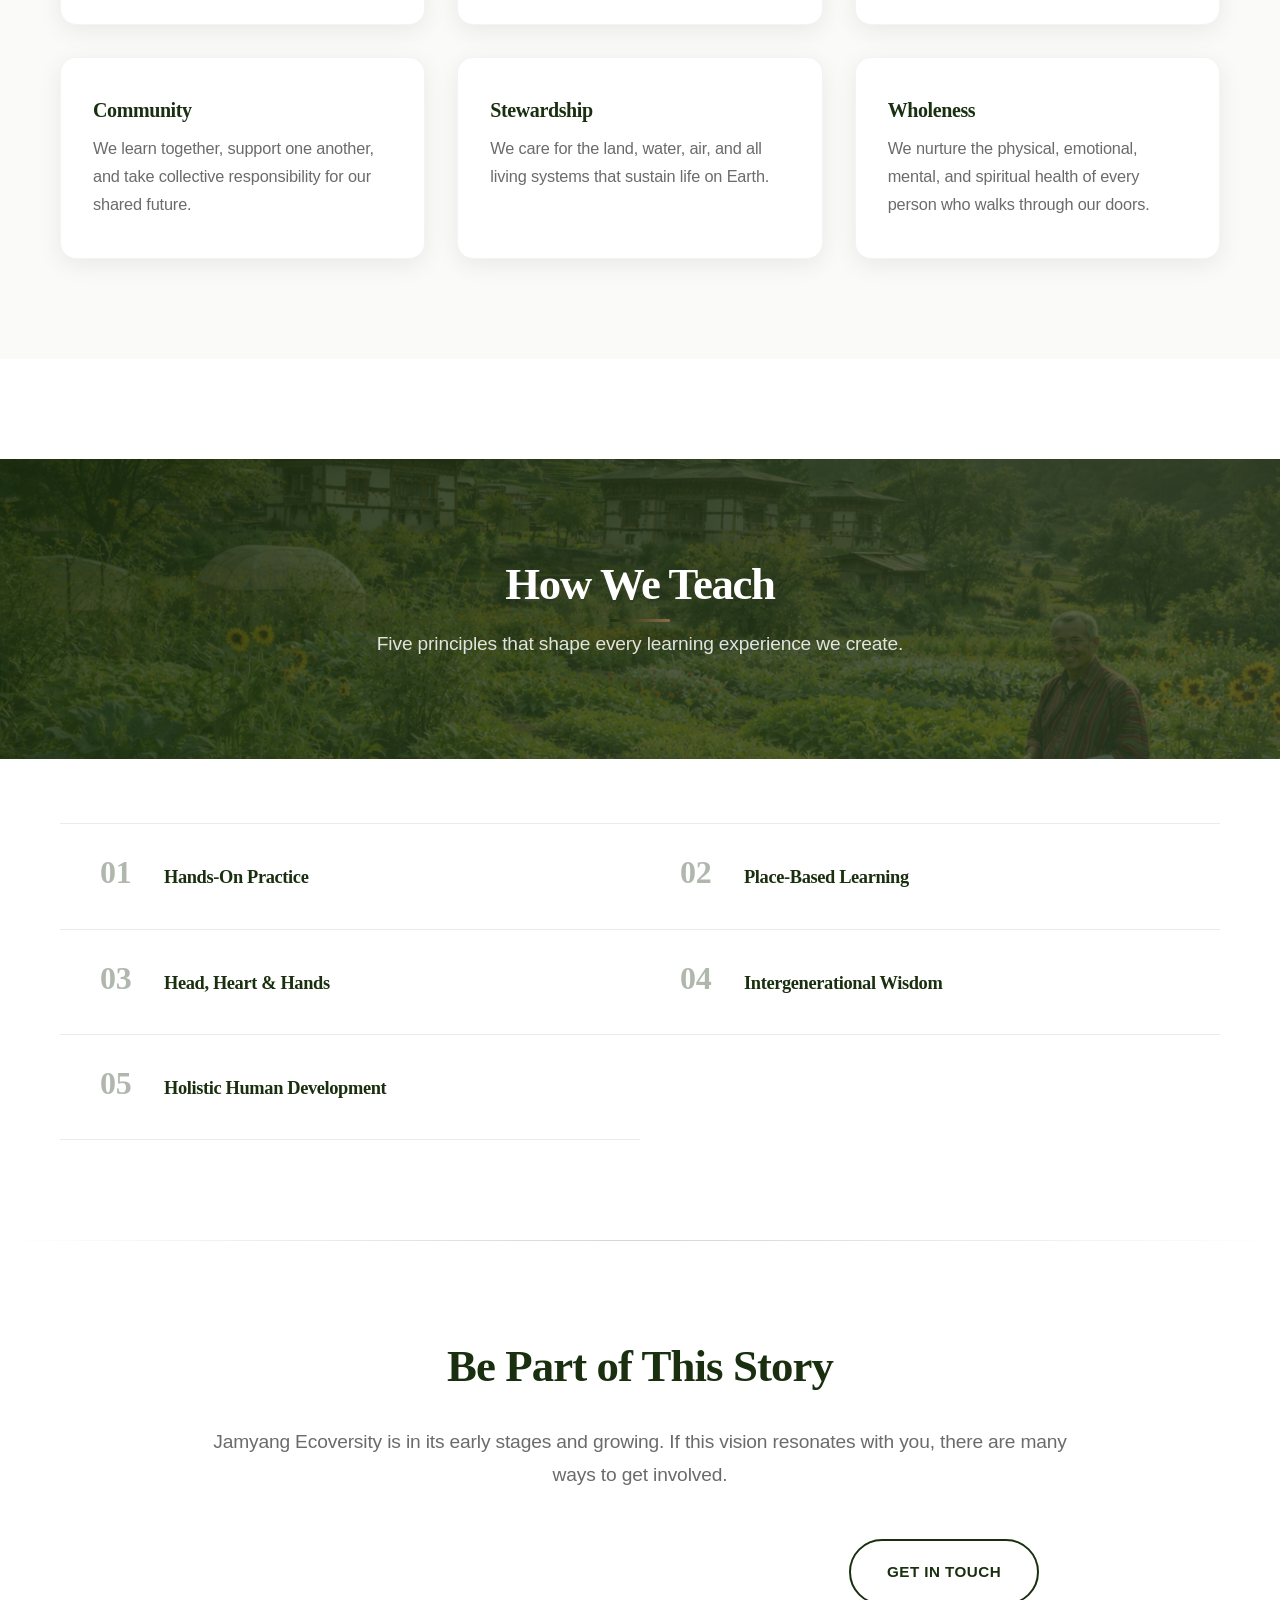
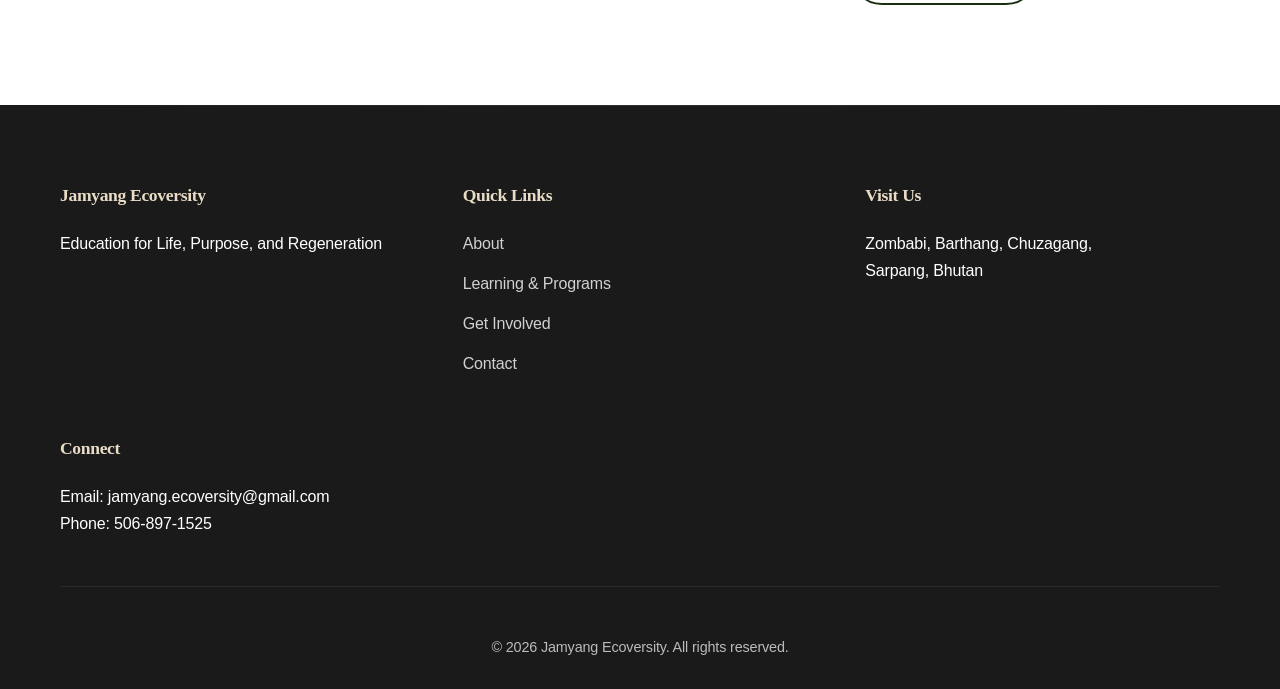
==== commit df444c7e: "Add logo visibility, hero slideshow, Start Here button, search overlay, bullet-point content" ====
--- a/about.html
+++ b/about.html
@@ -15,7 +15,7 @@
                 <div class="nav-logo">
                     <h2>
                         <a href="index.html">
-                            <img src="pictures/logo.png" alt="Jamyang Ecoversity Logo" width="40" height="40" style="margin-right: 12px; vertical-align: middle; border-radius: 8px; box-shadow: 0 2px 8px rgba(26, 47, 15, 0.15); transition: all 0.3s ease;">
+                            <img src="pictures/logo.png" alt="Jamyang Ecoversity Logo">
                             <span style="display: inline-block; vertical-align: middle;">Jamyang Ecoversity</span>
                         </a>
                     </h2>
@@ -29,6 +29,9 @@
                     <li><a href="get-involved.html" class="nav-link">Get Involved</a></li>
                     <li><a href="contact.html" class="nav-link">Contact</a></li>
                 </ul>
+                <button class="nav-search-btn" onclick="document.getElementById('searchOverlay').classList.add('active');document.getElementById('searchInput').focus();" aria-label="Search">
+                    <svg viewBox="0 0 24 24" stroke-linecap="round" stroke-linejoin="round"><circle cx="11" cy="11" r="8"/><line x1="21" y1="21" x2="16.65" y2="16.65"/></svg>
+                </button>
                 <div class="hamburger">
                     <span></span>
                     <span></span>
@@ -37,6 +40,17 @@
             </div>
         </nav>
     </header>
+
+    <div class="search-overlay" id="searchOverlay">
+        <button class="search-close" onclick="document.getElementById('searchOverlay').classList.remove('active');">&times;</button>
+        <div class="search-container">
+            <h2>Search Jamyang Ecoversity</h2>
+            <div class="search-input-wrap">
+                <input type="text" id="searchInput" placeholder="Try: programs, agriculture, get involved..." autocomplete="off">
+            </div>
+            <div class="search-results" id="searchResults"></div>
+        </div>
+    </div>
 
     <main>
         <!-- Page Hero -->
@@ -55,8 +69,12 @@
                 <div class="story-wrapper">
                     <div class="story-content">
                         <h2>Where We Come From</h2>
-                        <p>Jamyang Ecoversity grew from a simple question: what would education look like if it taught us how to live well — not just how to earn a living? In a time of ecological crisis and growing disconnection, we saw the need for a different kind of learning. One rooted in land, shaped by tradition, and oriented toward regeneration.</p>
-                        <p>We are now building that vision in Bhutan — creating a place where hands-on practice, cultural wisdom, ecological care, and inner growth come together in a single, living educational experience.</p>
+                        <p>Jamyang Ecoversity grew from a simple question: <em>what would education look like if it taught us how to live well — not just how to earn a living?</em></p>
+                        <ul class="quick-list">
+                            <li><strong>The need</strong> — ecological crisis and growing disconnection demand a different kind of learning</li>
+                            <li><strong>The response</strong> — education rooted in land, shaped by tradition, and oriented toward regeneration</li>
+                            <li><strong>The place</strong> — we are building this vision in Bhutan, where practice, wisdom, and inner growth come together</li>
+                        </ul>
                     </div>
                     <div class="story-image">
                         <img src="pictures2/Grandfather and grandson share a moment.png" alt="Community at Jamyang Ecoversity">
@@ -101,8 +119,12 @@
                     </div>
                     <div class="response-content">
                         <h2>What We Are Building</h2>
-                        <p>Jamyang Ecoversity is developing a hands-on, place-based model of education where learners grow food, build with natural materials, practice traditional crafts, and develop the inner clarity to live with purpose.</p>
-                        <p>Our approach is designed to be rooted in Bhutan but adaptable anywhere. We weave together ecological practice, cultural knowledge, practical skill-building, and personal development into an integrated learning experience.</p>
+                        <ul class="quick-list">
+                            <li><strong>Hands-on learning</strong> — grow food, build with natural materials, practice traditional crafts</li>
+                            <li><strong>Inner development</strong> — cultivate clarity, purpose, and personal wellbeing</li>
+                            <li><strong>Integrated approach</strong> — ecology, culture, skills, and personal growth woven into one experience</li>
+                            <li><strong>Adaptable model</strong> — rooted in Bhutan, designed to work anywhere</li>
+                        </ul>
                     </div>
                 </div>
             </div>
--- a/styles.css
+++ b/styles.css
@@ -364,7 +364,7 @@
 }
 
 .nav-logo h2 {
-    font-size: 1.5rem;
+    font-size: 1.6rem;
     font-weight: 600;
     background: linear-gradient(135deg, var(--primary-green), var(--sage-green));
     -webkit-background-clip: text;
@@ -385,14 +385,15 @@
 
 /* LOGO SIZE — Change width/height below to resize the nav logo image */
 .nav-logo img {
-    width: 44px;
-    height: 44px;
-    border-radius: 8px;
-    box-shadow: 0 2px 6px rgba(0, 0, 0, 0.12);
+    width: 52px;
+    height: 52px;
+    border-radius: 10px;
+    box-shadow: 0 3px 10px rgba(0, 0, 0, 0.15);
     transition: all 0.2s ease;
     vertical-align: middle;
     flex-shrink: 0;
     object-fit: contain;
+    border: 2px solid rgba(26, 47, 15, 0.12);
 }
 
 .nav-logo span {
@@ -452,6 +453,151 @@
     width: 50%;
 }
 
+/* Search Button in Nav */
+.nav-search-btn {
+    background: none;
+    border: none;
+    cursor: pointer;
+    padding: 0.5rem;
+    border-radius: 8px;
+    transition: all 0.2s ease;
+    display: flex;
+    align-items: center;
+    justify-content: center;
+    margin-left: 0.5rem;
+    flex-shrink: 0;
+}
+
+.nav-search-btn:hover {
+    background: rgba(26, 47, 15, 0.08);
+}
+
+.nav-search-btn svg {
+    width: 20px;
+    height: 20px;
+    stroke: var(--primary-green);
+    fill: none;
+    stroke-width: 2;
+}
+
+/* Search Overlay */
+.search-overlay {
+    position: fixed;
+    top: 0;
+    left: 0;
+    width: 100%;
+    height: 100%;
+    background: rgba(250, 250, 248, 0.97);
+    backdrop-filter: blur(20px);
+    z-index: 2000;
+    display: none;
+    align-items: flex-start;
+    justify-content: center;
+    padding-top: 15vh;
+}
+
+.search-overlay.active {
+    display: flex;
+}
+
+.search-container {
+    width: 90%;
+    max-width: 600px;
+    text-align: center;
+}
+
+.search-container h2 {
+    font-size: 1.6rem;
+    color: var(--primary-green);
+    margin-bottom: 1.5rem;
+    font-weight: 600;
+}
+
+.search-input-wrap {
+    position: relative;
+    margin-bottom: 2rem;
+}
+
+.search-input-wrap input {
+    width: 100%;
+    padding: 18px 24px;
+    padding-right: 50px;
+    font-size: 1.1rem;
+    border: 2px solid rgba(26, 47, 15, 0.15);
+    border-radius: 50px;
+    background: var(--white);
+    color: var(--text-dark);
+    outline: none;
+    transition: border-color 0.3s ease;
+    font-family: inherit;
+}
+
+.search-input-wrap input:focus {
+    border-color: var(--primary-green);
+}
+
+.search-input-wrap input::placeholder {
+    color: var(--text-light);
+}
+
+.search-close {
+    position: absolute;
+    top: 2rem;
+    right: 2rem;
+    background: none;
+    border: none;
+    font-size: 2rem;
+    cursor: pointer;
+    color: var(--text-dark);
+    width: 48px;
+    height: 48px;
+    display: flex;
+    align-items: center;
+    justify-content: center;
+    border-radius: 50%;
+    transition: background 0.2s ease;
+}
+
+.search-close:hover {
+    background: rgba(0, 0, 0, 0.05);
+}
+
+.search-results {
+    text-align: left;
+}
+
+.search-result-item {
+    display: block;
+    padding: 1rem 1.5rem;
+    border-radius: 12px;
+    text-decoration: none;
+    color: var(--text-dark);
+    transition: background 0.2s ease;
+    margin-bottom: 0.25rem;
+}
+
+.search-result-item:hover {
+    background: rgba(26, 47, 15, 0.06);
+}
+
+.search-result-item h4 {
+    font-size: 1.05rem;
+    color: var(--primary-green);
+    margin-bottom: 0.25rem;
+}
+
+.search-result-item p {
+    font-size: 0.9rem;
+    color: var(--text-light);
+    margin: 0;
+}
+
+.search-no-results {
+    color: var(--text-light);
+    font-size: 1rem;
+    padding: 1rem 0;
+}
+
 .hamburger {
     display: none;
     flex-direction: column;
@@ -494,6 +640,62 @@
     background: linear-gradient(135deg, var(--cream) 0%, var(--sand) 100%);
     position: relative;
     overflow: hidden;
+}
+
+/* Hero badge — makes purpose instantly clear */
+.hero-badge {
+    display: inline-block;
+    background: rgba(26, 47, 15, 0.08);
+    border: 1px solid rgba(26, 47, 15, 0.15);
+    color: var(--primary-green);
+    font-size: 0.85rem;
+    font-weight: 600;
+    letter-spacing: 0.08em;
+    text-transform: uppercase;
+    padding: 8px 20px;
+    border-radius: 50px;
+    margin-bottom: 1.5rem;
+}
+
+/* Hero Image Slideshow */
+.hero-slideshow {
+    position: relative;
+    width: 500px;
+    height: 500px;
+    border-radius: 50%;
+    overflow: hidden;
+    box-shadow: 0 30px 80px rgba(26, 47, 15, 0.15);
+}
+
+.hero-slideshow img {
+    position: absolute;
+    top: 0;
+    left: 0;
+    width: 100%;
+    height: 100%;
+    object-fit: cover;
+    opacity: 0;
+    transition: opacity 1.2s ease-in-out;
+}
+
+.hero-slideshow img.slide-active {
+    opacity: 1;
+}
+
+/* Start Here button — distinct from other CTAs */
+.btn-start-here {
+    background: linear-gradient(135deg, var(--primary-green), #2d5a1e);
+    color: var(--white);
+    box-shadow: 0 8px 25px rgba(26, 47, 15, 0.3);
+    font-size: 1rem;
+    padding: 20px 40px;
+    animation: pulse 2.5s ease-in-out infinite;
+}
+
+.btn-start-here:hover {
+    transform: translateY(-3px);
+    box-shadow: 0 15px 40px rgba(26, 47, 15, 0.4);
+    animation: none;
 }
 
 .hero::before {
@@ -558,6 +760,42 @@
     animation: float 8s ease-in-out infinite;
 }
 
+/* Quick List — Bullet point summaries for concise content */
+.quick-list {
+    list-style: none;
+    padding: 0;
+    margin: 0;
+}
+
+.quick-list li {
+    padding: 0.75rem 0;
+    padding-left: 1.5rem;
+    position: relative;
+    font-size: 1.05rem;
+    color: var(--text-dark);
+    line-height: 1.7;
+    border-bottom: 1px solid rgba(26, 47, 15, 0.06);
+}
+
+.quick-list li:last-child {
+    border-bottom: none;
+}
+
+.quick-list li::before {
+    content: '';
+    position: absolute;
+    left: 0;
+    top: 1.1rem;
+    width: 8px;
+    height: 8px;
+    background: var(--sage-green);
+    border-radius: 50%;
+}
+
+.quick-list li strong {
+    color: var(--primary-green);
+}
+
 /* Premium Footer */
 .footer {
     background: linear-gradient(135deg, var(--charcoal) 0%, #1a1a1a 100%);
@@ -664,6 +902,16 @@
     .hero-img {
         width: 350px;
         height: 350px;
+    }
+
+    .hero-slideshow {
+        width: 300px;
+        height: 300px;
+    }
+
+    .hero-badge {
+        font-size: 0.75rem;
+        padding: 6px 16px;
     }
     
     .nav-container {
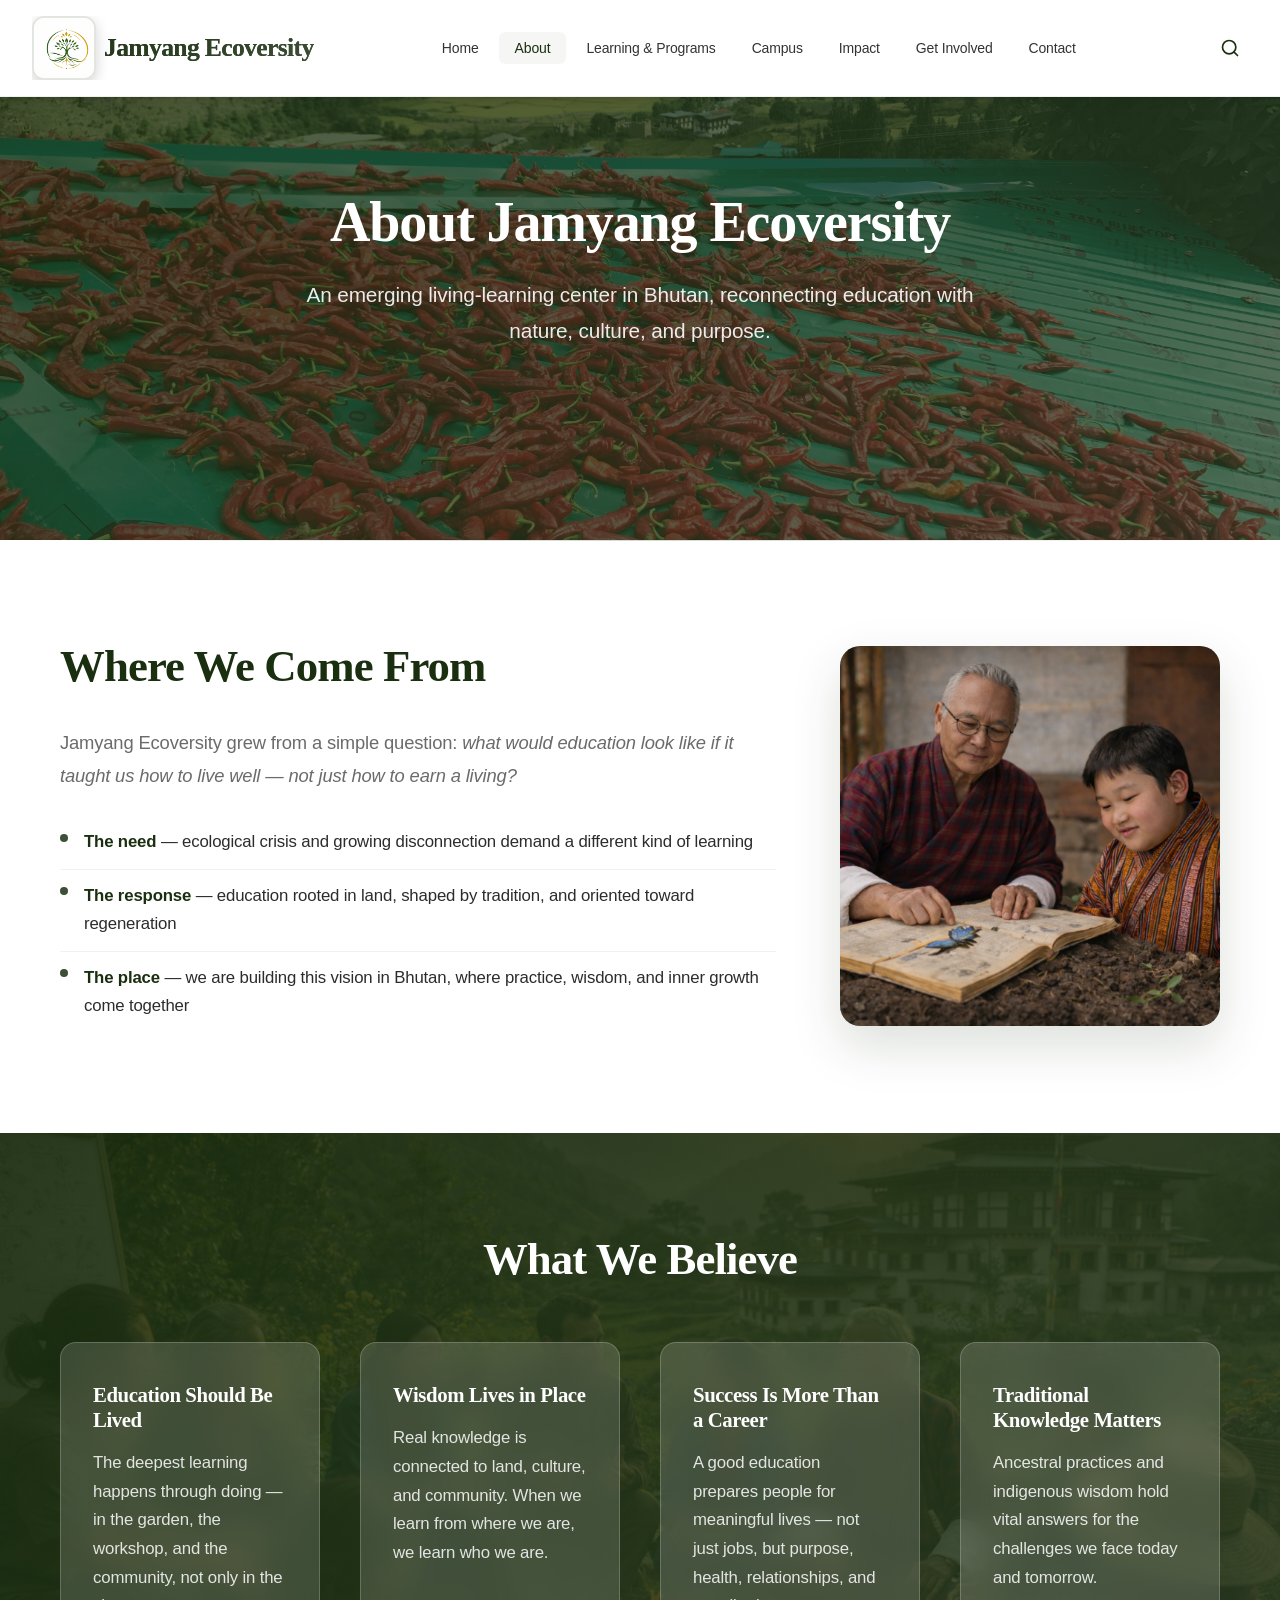
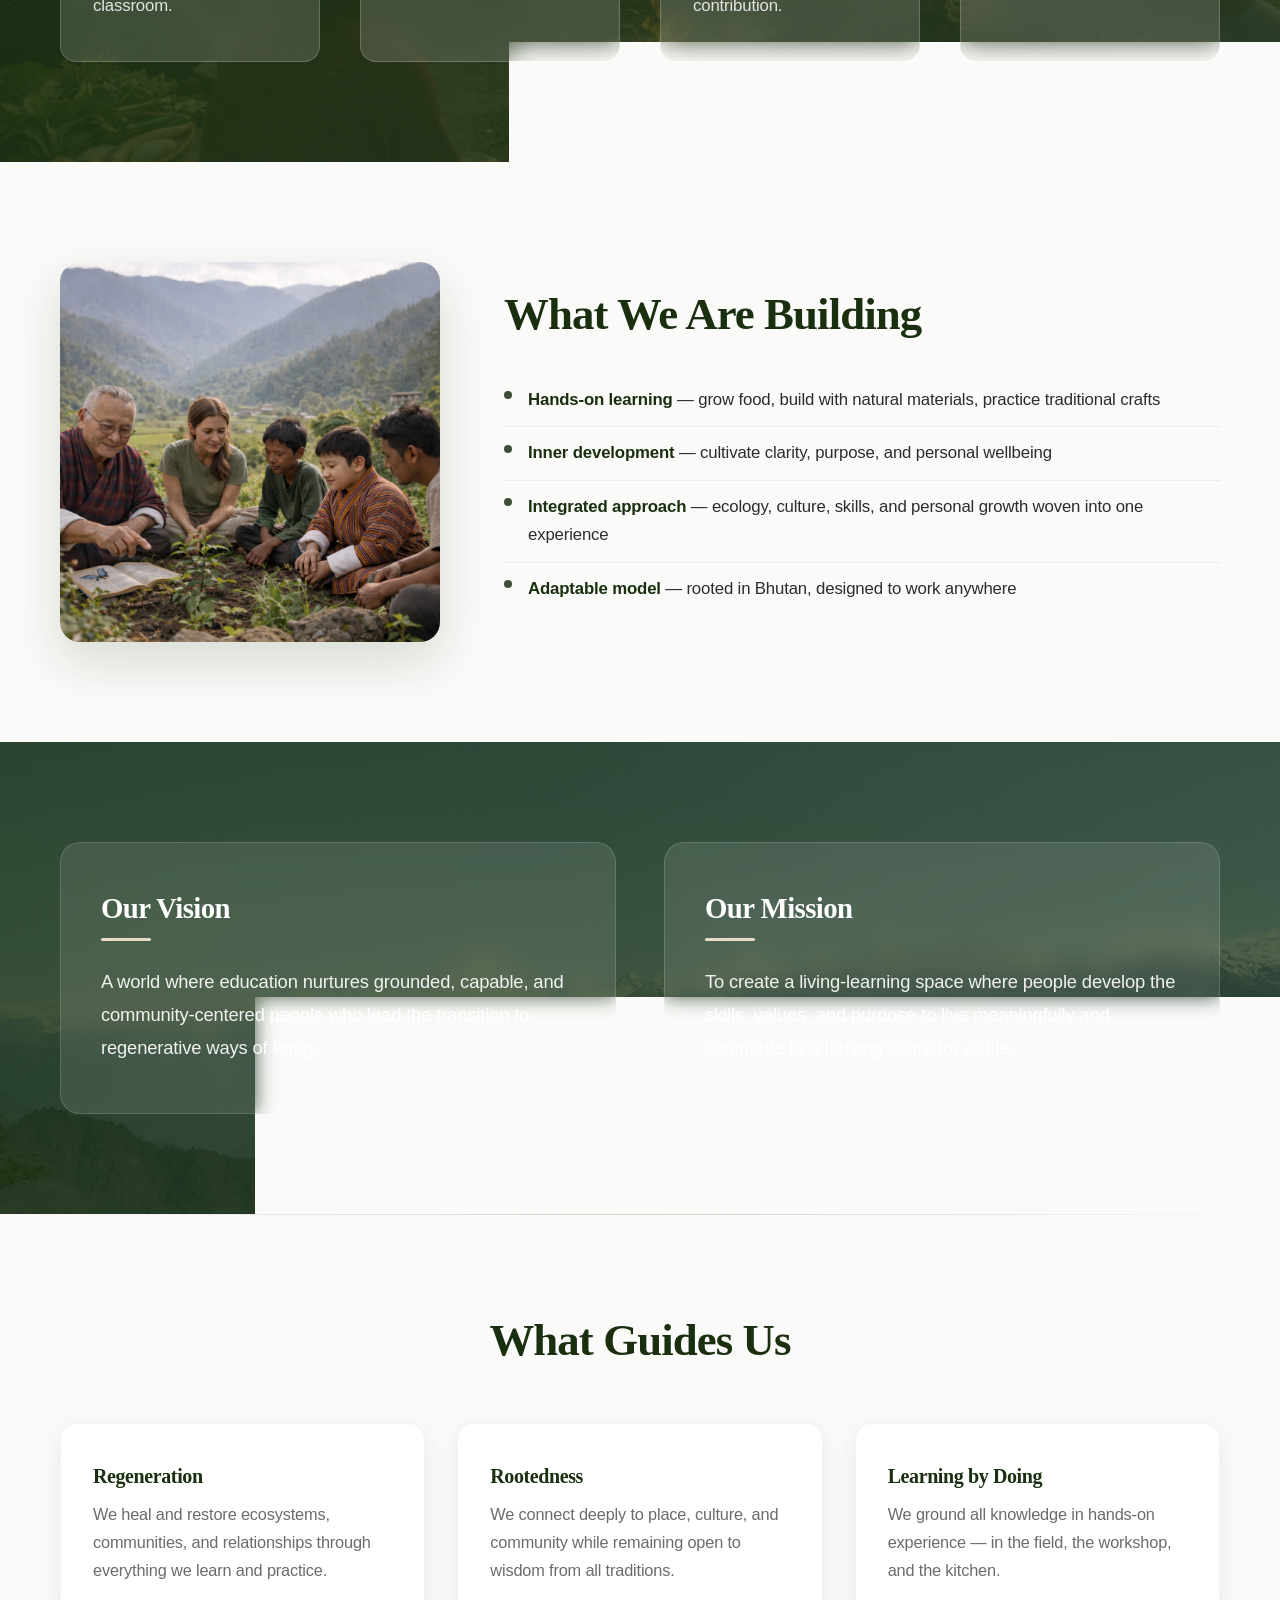
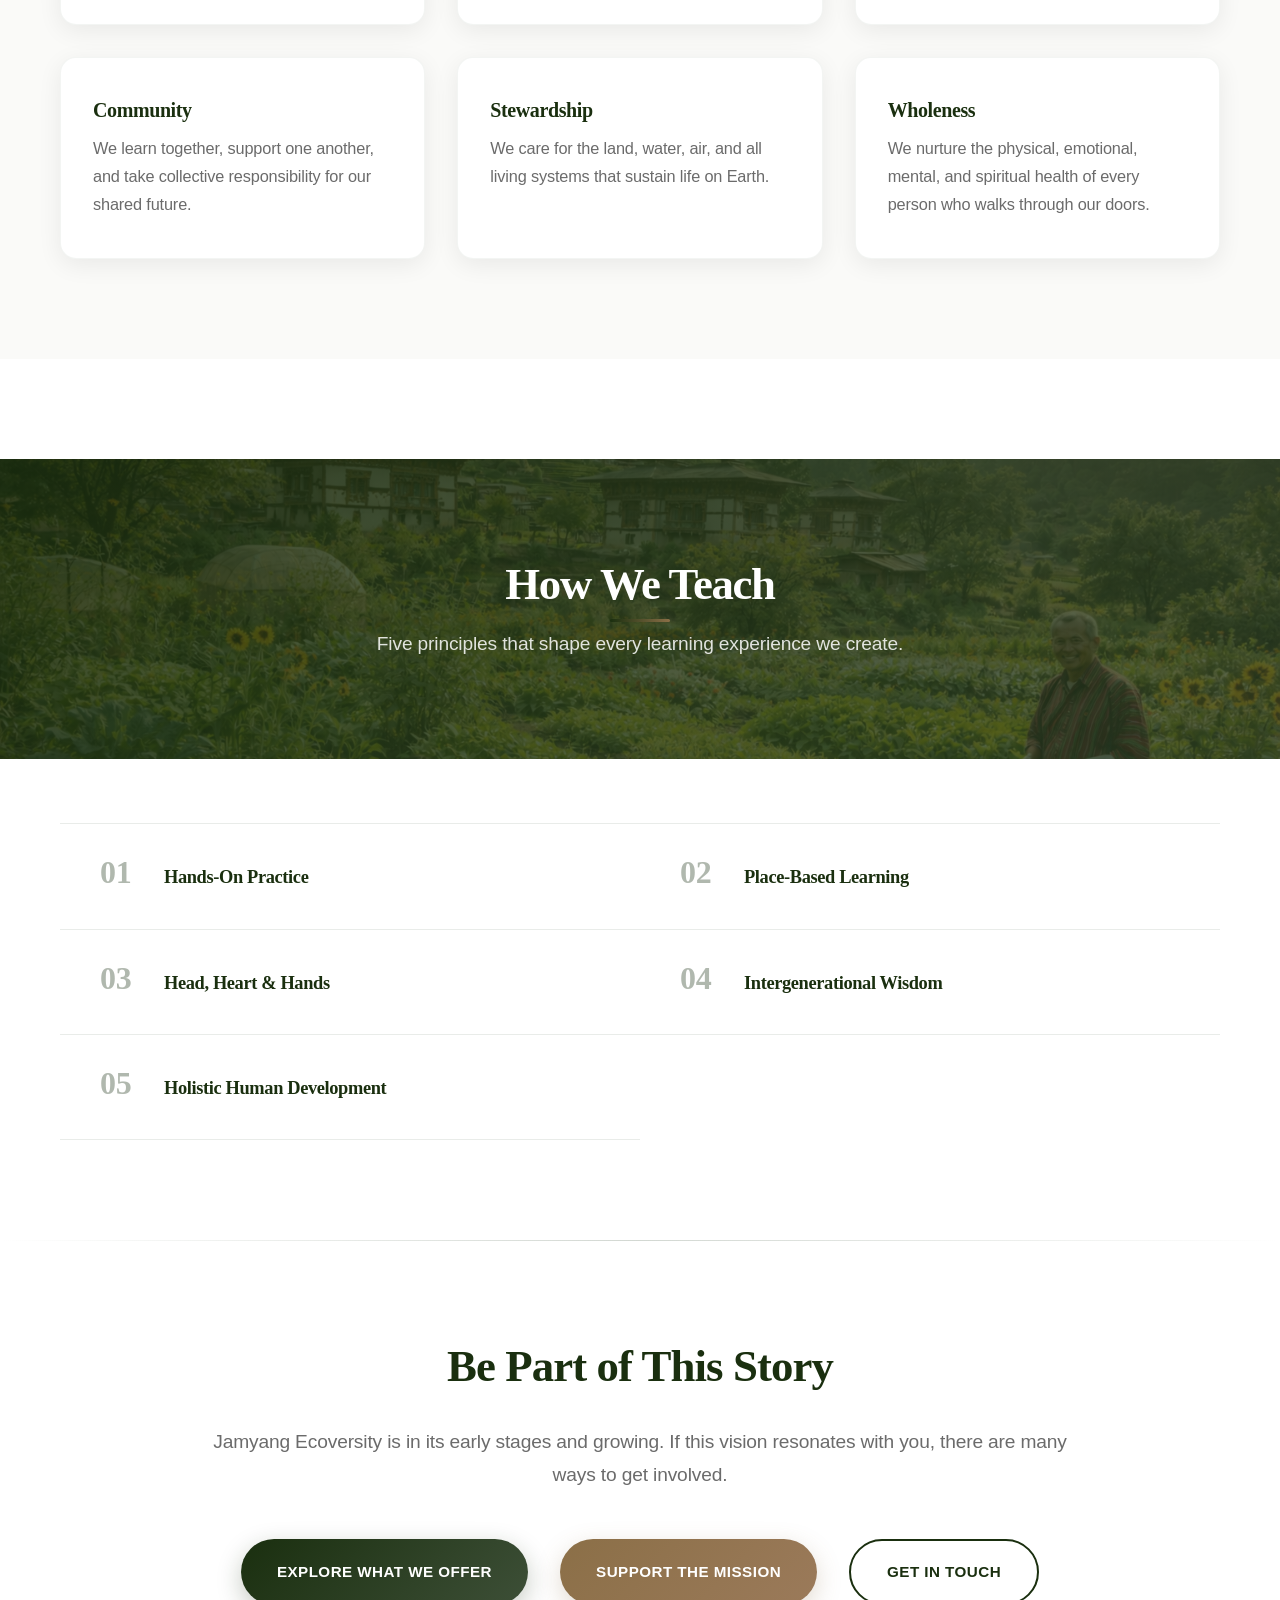
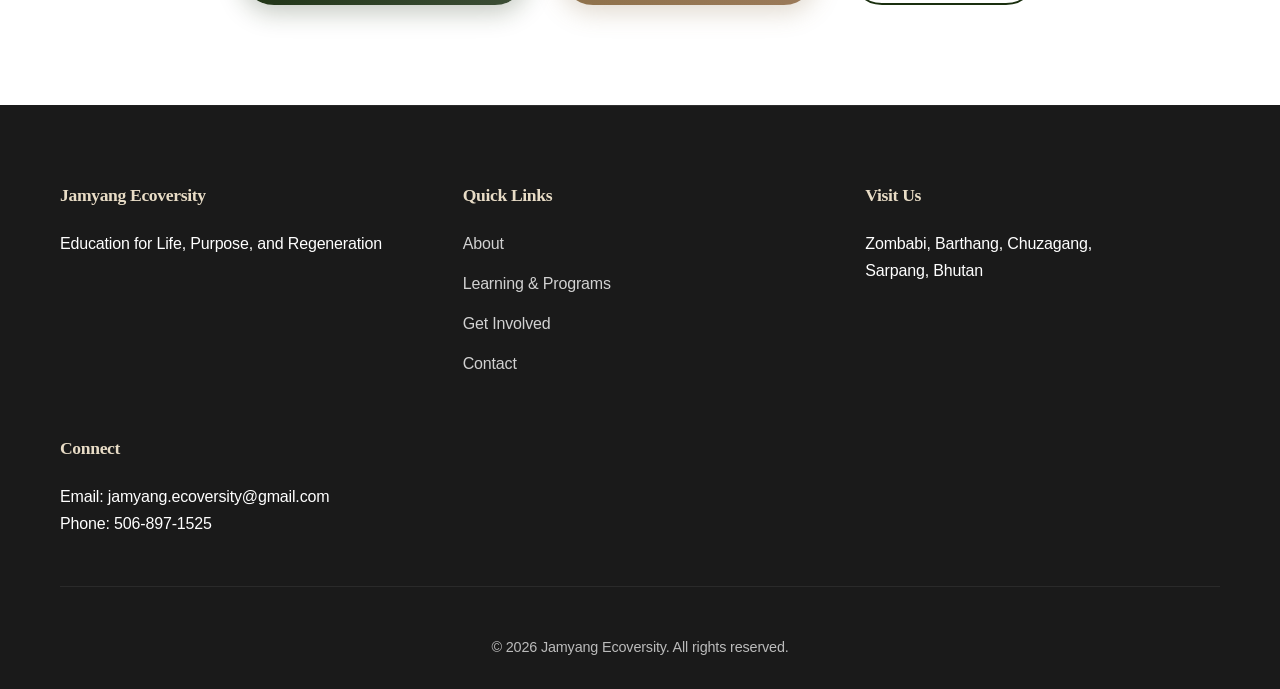
==== commit e7777788: "Bigger logo (64px), inline expanding search bar replacing full-page overlay" ====
--- a/about.html
+++ b/about.html
@@ -29,9 +29,13 @@
                     <li><a href="get-involved.html" class="nav-link">Get Involved</a></li>
                     <li><a href="contact.html" class="nav-link">Contact</a></li>
                 </ul>
-                <button class="nav-search-btn" onclick="document.getElementById('searchOverlay').classList.add('active');document.getElementById('searchInput').focus();" aria-label="Search">
-                    <svg viewBox="0 0 24 24" stroke-linecap="round" stroke-linejoin="round"><circle cx="11" cy="11" r="8"/><line x1="21" y1="21" x2="16.65" y2="16.65"/></svg>
-                </button>
+                <div class="nav-search" id="navSearch">
+                    <input type="text" class="nav-search-input" id="searchInput" placeholder="Search..." autocomplete="off">
+                    <button class="nav-search-btn" aria-label="Search">
+                        <svg viewBox="0 0 24 24" stroke-linecap="round" stroke-linejoin="round"><circle cx="11" cy="11" r="8"/><line x1="21" y1="21" x2="16.65" y2="16.65"/></svg>
+                    </button>
+                    <div class="search-dropdown" id="searchDropdown"></div>
+                </div>
                 <div class="hamburger">
                     <span></span>
                     <span></span>
@@ -40,17 +44,6 @@
             </div>
         </nav>
     </header>
-
-    <div class="search-overlay" id="searchOverlay">
-        <button class="search-close" onclick="document.getElementById('searchOverlay').classList.remove('active');">&times;</button>
-        <div class="search-container">
-            <h2>Search Jamyang Ecoversity</h2>
-            <div class="search-input-wrap">
-                <input type="text" id="searchInput" placeholder="Try: programs, agriculture, get involved..." autocomplete="off">
-            </div>
-            <div class="search-results" id="searchResults"></div>
-        </div>
-    </div>
 
     <main>
         <!-- Page Hero -->
--- a/styles.css
+++ b/styles.css
@@ -385,10 +385,10 @@
 
 /* LOGO SIZE — Change width/height below to resize the nav logo image */
 .nav-logo img {
-    width: 52px;
-    height: 52px;
-    border-radius: 10px;
-    box-shadow: 0 3px 10px rgba(0, 0, 0, 0.15);
+    width: 64px;
+    height: 64px;
+    border-radius: 12px;
+    box-shadow: 0 4px 14px rgba(0, 0, 0, 0.18);
     transition: all 0.2s ease;
     vertical-align: middle;
     flex-shrink: 0;
@@ -453,7 +453,15 @@
     width: 50%;
 }
 
-/* Search Button in Nav */
+/* Inline Nav Search */
+.nav-search {
+    position: relative;
+    display: flex;
+    align-items: center;
+    margin-left: 0.5rem;
+    flex-shrink: 0;
+}
+
 .nav-search-btn {
     background: none;
     border: none;
@@ -464,8 +472,6 @@
     display: flex;
     align-items: center;
     justify-content: center;
-    margin-left: 0.5rem;
-    flex-shrink: 0;
 }
 
 .nav-search-btn:hover {
@@ -480,122 +486,90 @@
     stroke-width: 2;
 }
 
-/* Search Overlay */
-.search-overlay {
-    position: fixed;
-    top: 0;
-    left: 0;
-    width: 100%;
-    height: 100%;
-    background: rgba(250, 250, 248, 0.97);
-    backdrop-filter: blur(20px);
-    z-index: 2000;
-    display: none;
-    align-items: flex-start;
-    justify-content: center;
-    padding-top: 15vh;
-}
-
-.search-overlay.active {
-    display: flex;
-}
-
-.search-container {
-    width: 90%;
-    max-width: 600px;
-    text-align: center;
-}
-
-.search-container h2 {
-    font-size: 1.6rem;
-    color: var(--primary-green);
-    margin-bottom: 1.5rem;
-    font-weight: 600;
-}
-
-.search-input-wrap {
-    position: relative;
-    margin-bottom: 2rem;
-}
-
-.search-input-wrap input {
-    width: 100%;
-    padding: 18px 24px;
-    padding-right: 50px;
-    font-size: 1.1rem;
-    border: 2px solid rgba(26, 47, 15, 0.15);
-    border-radius: 50px;
-    background: var(--white);
+.nav-search-input {
+    width: 0;
+    padding: 0;
+    border: none;
+    background: transparent;
+    font-size: 0.9rem;
+    font-family: inherit;
     color: var(--text-dark);
     outline: none;
-    transition: border-color 0.3s ease;
-    font-family: inherit;
-}
-
-.search-input-wrap input:focus {
+    transition: width 0.35s ease, padding 0.35s ease, border 0.35s ease;
+    border-radius: 50px;
+}
+
+.nav-search.open .nav-search-input {
+    width: 220px;
+    padding: 8px 16px;
+    border: 1.5px solid rgba(26, 47, 15, 0.2);
+    background: var(--white);
+}
+
+.nav-search.open .nav-search-input:focus {
     border-color: var(--primary-green);
 }
 
-.search-input-wrap input::placeholder {
-    color: var(--text-light);
-}
-
-.search-close {
-    position: absolute;
-    top: 2rem;
-    right: 2rem;
-    background: none;
-    border: none;
-    font-size: 2rem;
-    cursor: pointer;
-    color: var(--text-dark);
-    width: 48px;
-    height: 48px;
-    display: flex;
-    align-items: center;
-    justify-content: center;
-    border-radius: 50%;
-    transition: background 0.2s ease;
-}
-
-.search-close:hover {
-    background: rgba(0, 0, 0, 0.05);
-}
-
-.search-results {
-    text-align: left;
+.nav-search-input::placeholder {
+    color: var(--text-light);
+    font-size: 0.85rem;
+}
+
+/* Search Dropdown Results */
+.search-dropdown {
+    position: absolute;
+    top: calc(100% + 8px);
+    right: 0;
+    width: 320px;
+    max-height: 360px;
+    overflow-y: auto;
+    background: var(--white);
+    border: 1px solid rgba(26, 47, 15, 0.1);
+    border-radius: 12px;
+    box-shadow: 0 12px 40px rgba(0, 0, 0, 0.12);
+    display: none;
+    z-index: 1500;
+}
+
+.search-dropdown.visible {
+    display: block;
 }
 
 .search-result-item {
     display: block;
-    padding: 1rem 1.5rem;
-    border-radius: 12px;
+    padding: 0.75rem 1rem;
     text-decoration: none;
     color: var(--text-dark);
     transition: background 0.2s ease;
-    margin-bottom: 0.25rem;
+    border-bottom: 1px solid rgba(0, 0, 0, 0.04);
+}
+
+.search-result-item:last-child {
+    border-bottom: none;
 }
 
 .search-result-item:hover {
-    background: rgba(26, 47, 15, 0.06);
+    background: rgba(26, 47, 15, 0.05);
 }
 
 .search-result-item h4 {
-    font-size: 1.05rem;
-    color: var(--primary-green);
-    margin-bottom: 0.25rem;
+    font-size: 0.95rem;
+    color: var(--primary-green);
+    margin: 0 0 2px 0;
+    font-weight: 600;
 }
 
 .search-result-item p {
+    font-size: 0.8rem;
+    color: var(--text-light);
+    margin: 0;
+}
+
+.search-no-results {
+    color: var(--text-light);
     font-size: 0.9rem;
-    color: var(--text-light);
-    margin: 0;
-}
-
-.search-no-results {
-    color: var(--text-light);
-    font-size: 1rem;
-    padding: 1rem 0;
+    padding: 1rem;
+    text-align: center;
 }
 
 .hamburger {
@@ -912,6 +886,21 @@
     .hero-badge {
         font-size: 0.75rem;
         padding: 6px 16px;
+    }
+
+    .nav-logo img {
+        width: 48px;
+        height: 48px;
+    }
+
+    .nav-search.open .nav-search-input {
+        width: 140px;
+        padding: 6px 12px;
+        font-size: 0.85rem;
+    }
+
+    .search-dropdown {
+        width: 260px;
     }
     
     .nav-container {
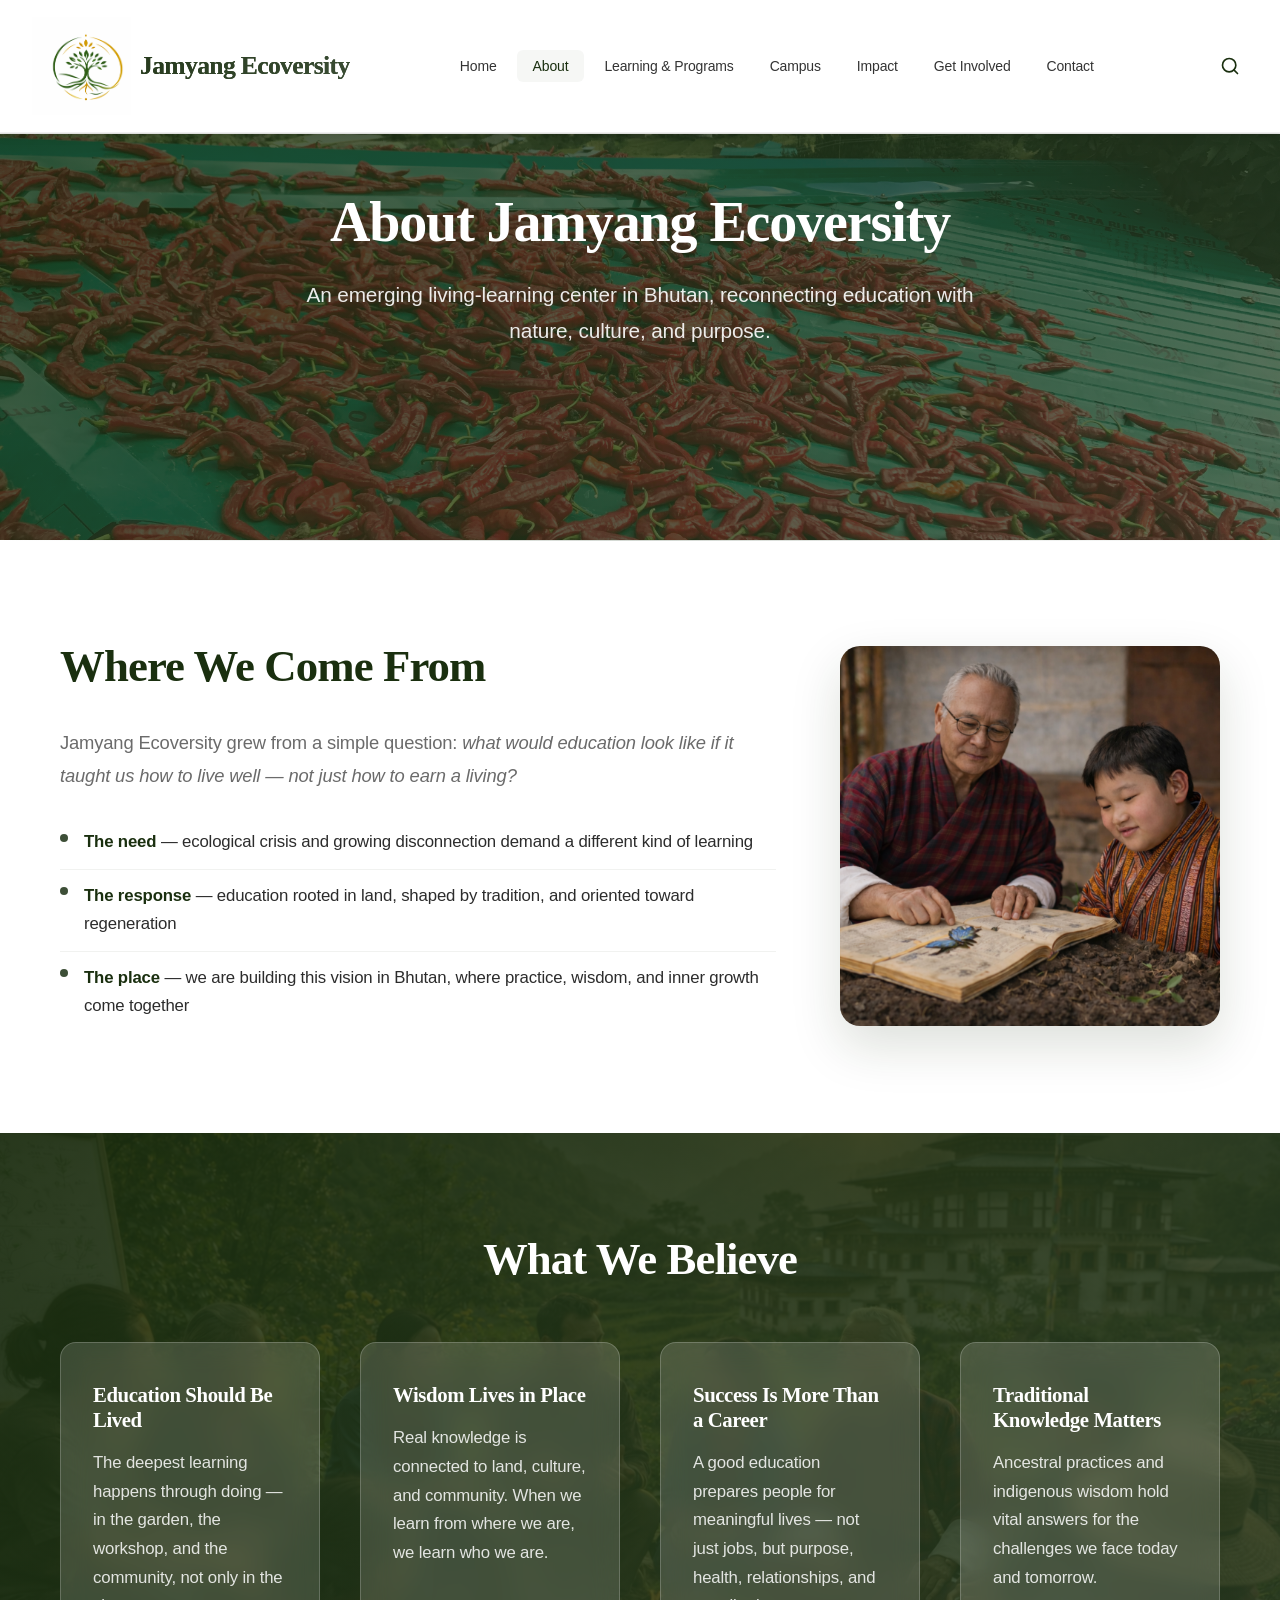
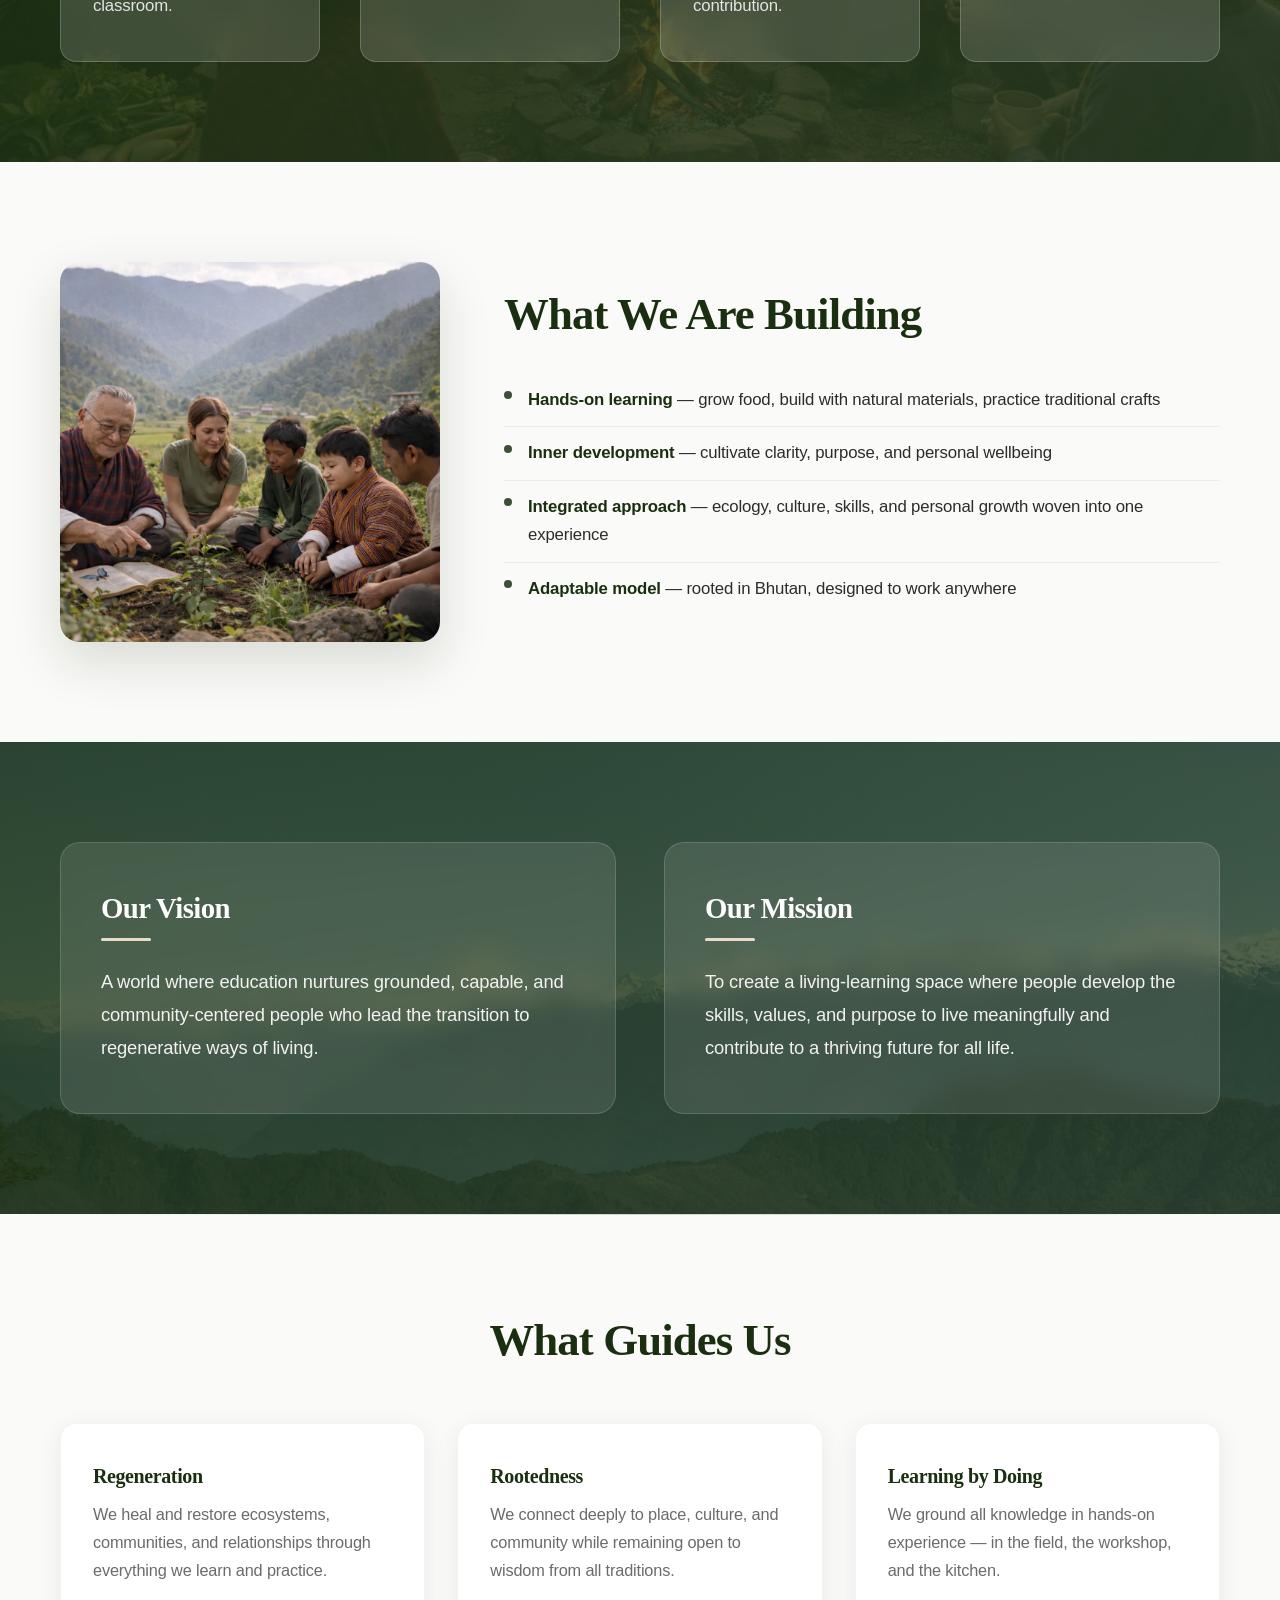
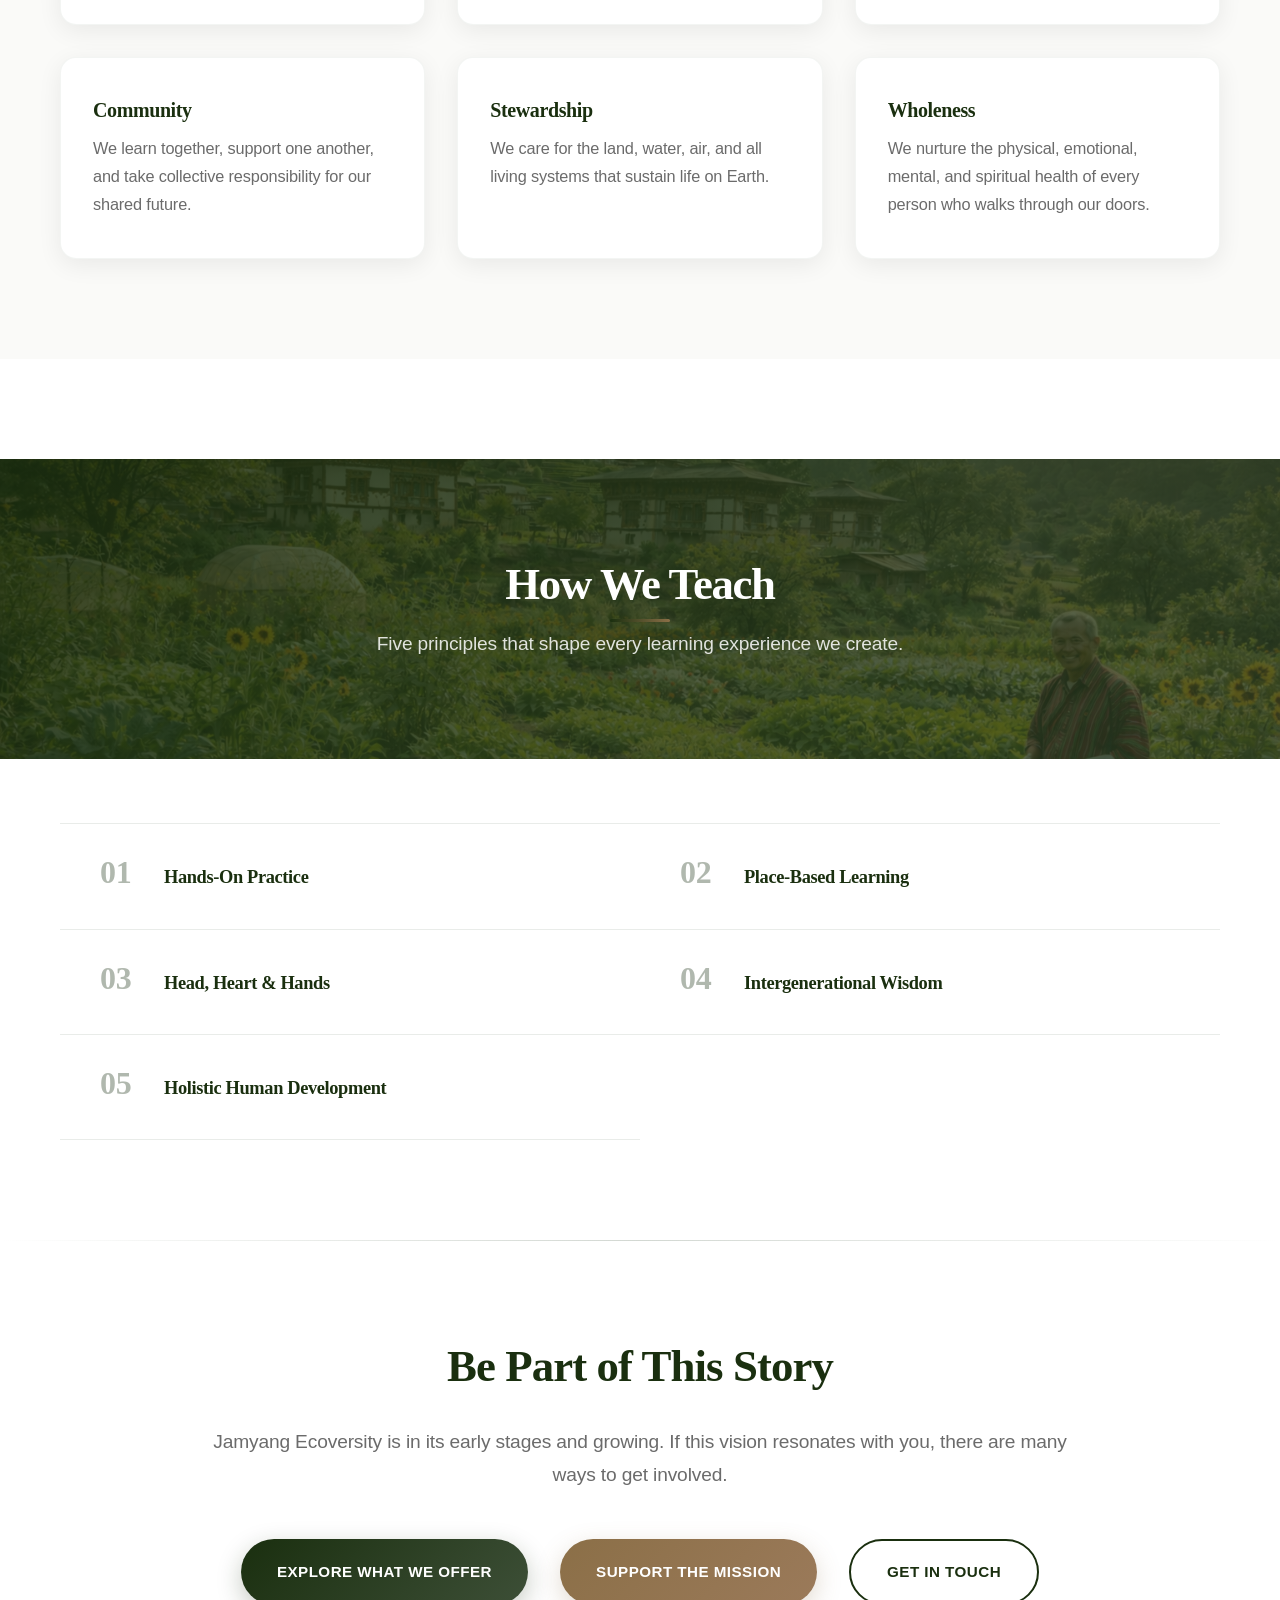
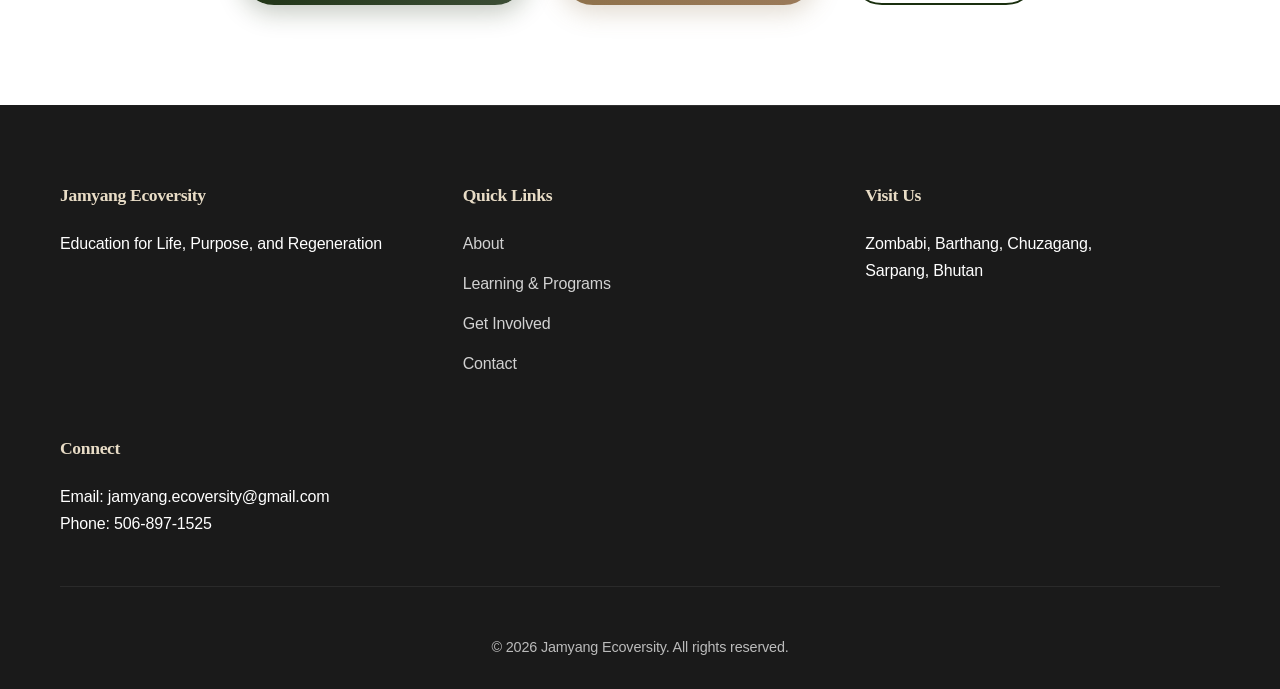
==== commit b2f1a8a7: "Redesign search: smooth slide-down bar below nav, no overlap or layout shift" ====
--- a/about.html
+++ b/about.html
@@ -29,13 +29,9 @@
                     <li><a href="get-involved.html" class="nav-link">Get Involved</a></li>
                     <li><a href="contact.html" class="nav-link">Contact</a></li>
                 </ul>
-                <div class="nav-search" id="navSearch">
-                    <input type="text" class="nav-search-input" id="searchInput" placeholder="Search..." autocomplete="off">
-                    <button class="nav-search-btn" aria-label="Search">
-                        <svg viewBox="0 0 24 24" stroke-linecap="round" stroke-linejoin="round"><circle cx="11" cy="11" r="8"/><line x1="21" y1="21" x2="16.65" y2="16.65"/></svg>
-                    </button>
-                    <div class="search-dropdown" id="searchDropdown"></div>
-                </div>
+                <button class="nav-search-btn" id="searchToggle" aria-label="Search">
+                    <svg viewBox="0 0 24 24" stroke-linecap="round" stroke-linejoin="round"><circle cx="11" cy="11" r="8"/><line x1="21" y1="21" x2="16.65" y2="16.65"/></svg>
+                </button>
                 <div class="hamburger">
                     <span></span>
                     <span></span>
@@ -43,6 +39,12 @@
                 </div>
             </div>
         </nav>
+        <div class="search-bar" id="searchBar">
+            <div class="search-bar-inner">
+                <input type="text" id="searchInput" placeholder="Search pages..." autocomplete="off">
+                <div class="search-dropdown" id="searchDropdown"></div>
+            </div>
+        </div>
     </header>
 
     <main>
--- a/styles.css
+++ b/styles.css
@@ -385,15 +385,16 @@
 
 /* LOGO SIZE — Change width/height below to resize the nav logo image */
 .nav-logo img {
-    width: 64px;
-    height: 64px;
-    border-radius: 12px;
-    box-shadow: 0 4px 14px rgba(0, 0, 0, 0.18);
+    width: 100px;
+    height: 100px;
+    border-radius: 0;
+    box-shadow: none;
+    background: transparent;
     transition: all 0.2s ease;
     vertical-align: middle;
     flex-shrink: 0;
     object-fit: contain;
-    border: 2px solid rgba(26, 47, 15, 0.12);
+    border: none;
 }
 
 .nav-logo span {
@@ -453,25 +454,19 @@
     width: 50%;
 }
 
-/* Inline Nav Search */
-.nav-search {
-    position: relative;
-    display: flex;
-    align-items: center;
-    margin-left: 0.5rem;
-    flex-shrink: 0;
-}
-
+/* Nav Search Button */
 .nav-search-btn {
     background: none;
     border: none;
     cursor: pointer;
     padding: 0.5rem;
     border-radius: 8px;
-    transition: all 0.2s ease;
+    transition: background 0.2s ease;
     display: flex;
     align-items: center;
     justify-content: center;
+    margin-left: 0.5rem;
+    flex-shrink: 0;
 }
 
 .nav-search-btn:hover {
@@ -486,42 +481,54 @@
     stroke-width: 2;
 }
 
-.nav-search-input {
-    width: 0;
-    padding: 0;
-    border: none;
-    background: transparent;
-    font-size: 0.9rem;
+/* Search Bar — slides down below nav */
+.search-bar {
+    max-height: 0;
+    overflow: hidden;
+    background: rgba(250, 250, 248, 0.98);
+    border-top: 1px solid rgba(0, 0, 0, 0.06);
+    transition: max-height 0.3s ease;
+}
+
+.search-bar.open {
+    max-height: 80px;
+}
+
+.search-bar-inner {
+    position: relative;
+    max-width: 600px;
+    margin: 0 auto;
+    padding: 12px 2rem;
+}
+
+.search-bar-inner input {
+    width: 100%;
+    padding: 10px 18px;
+    font-size: 0.95rem;
     font-family: inherit;
     color: var(--text-dark);
+    border: 1.5px solid rgba(26, 47, 15, 0.15);
+    border-radius: 50px;
+    background: var(--white);
     outline: none;
-    transition: width 0.35s ease, padding 0.35s ease, border 0.35s ease;
-    border-radius: 50px;
-}
-
-.nav-search.open .nav-search-input {
-    width: 220px;
-    padding: 8px 16px;
-    border: 1.5px solid rgba(26, 47, 15, 0.2);
-    background: var(--white);
-}
-
-.nav-search.open .nav-search-input:focus {
+    transition: border-color 0.2s ease;
+}
+
+.search-bar-inner input:focus {
     border-color: var(--primary-green);
 }
 
-.nav-search-input::placeholder {
-    color: var(--text-light);
-    font-size: 0.85rem;
+.search-bar-inner input::placeholder {
+    color: var(--text-light);
 }
 
 /* Search Dropdown Results */
 .search-dropdown {
     position: absolute;
-    top: calc(100% + 8px);
-    right: 0;
-    width: 320px;
-    max-height: 360px;
+    left: 2rem;
+    right: 2rem;
+    top: 100%;
+    max-height: 320px;
     overflow-y: auto;
     background: var(--white);
     border: 1px solid rgba(26, 47, 15, 0.1);
@@ -889,18 +896,12 @@
     }
 
     .nav-logo img {
-        width: 48px;
-        height: 48px;
-    }
-
-    .nav-search.open .nav-search-input {
-        width: 140px;
-        padding: 6px 12px;
-        font-size: 0.85rem;
-    }
-
-    .search-dropdown {
-        width: 260px;
+        width: 72px;
+        height: 72px;
+    }
+
+    .search-bar-inner {
+        padding: 10px 1rem;
     }
     
     .nav-container {
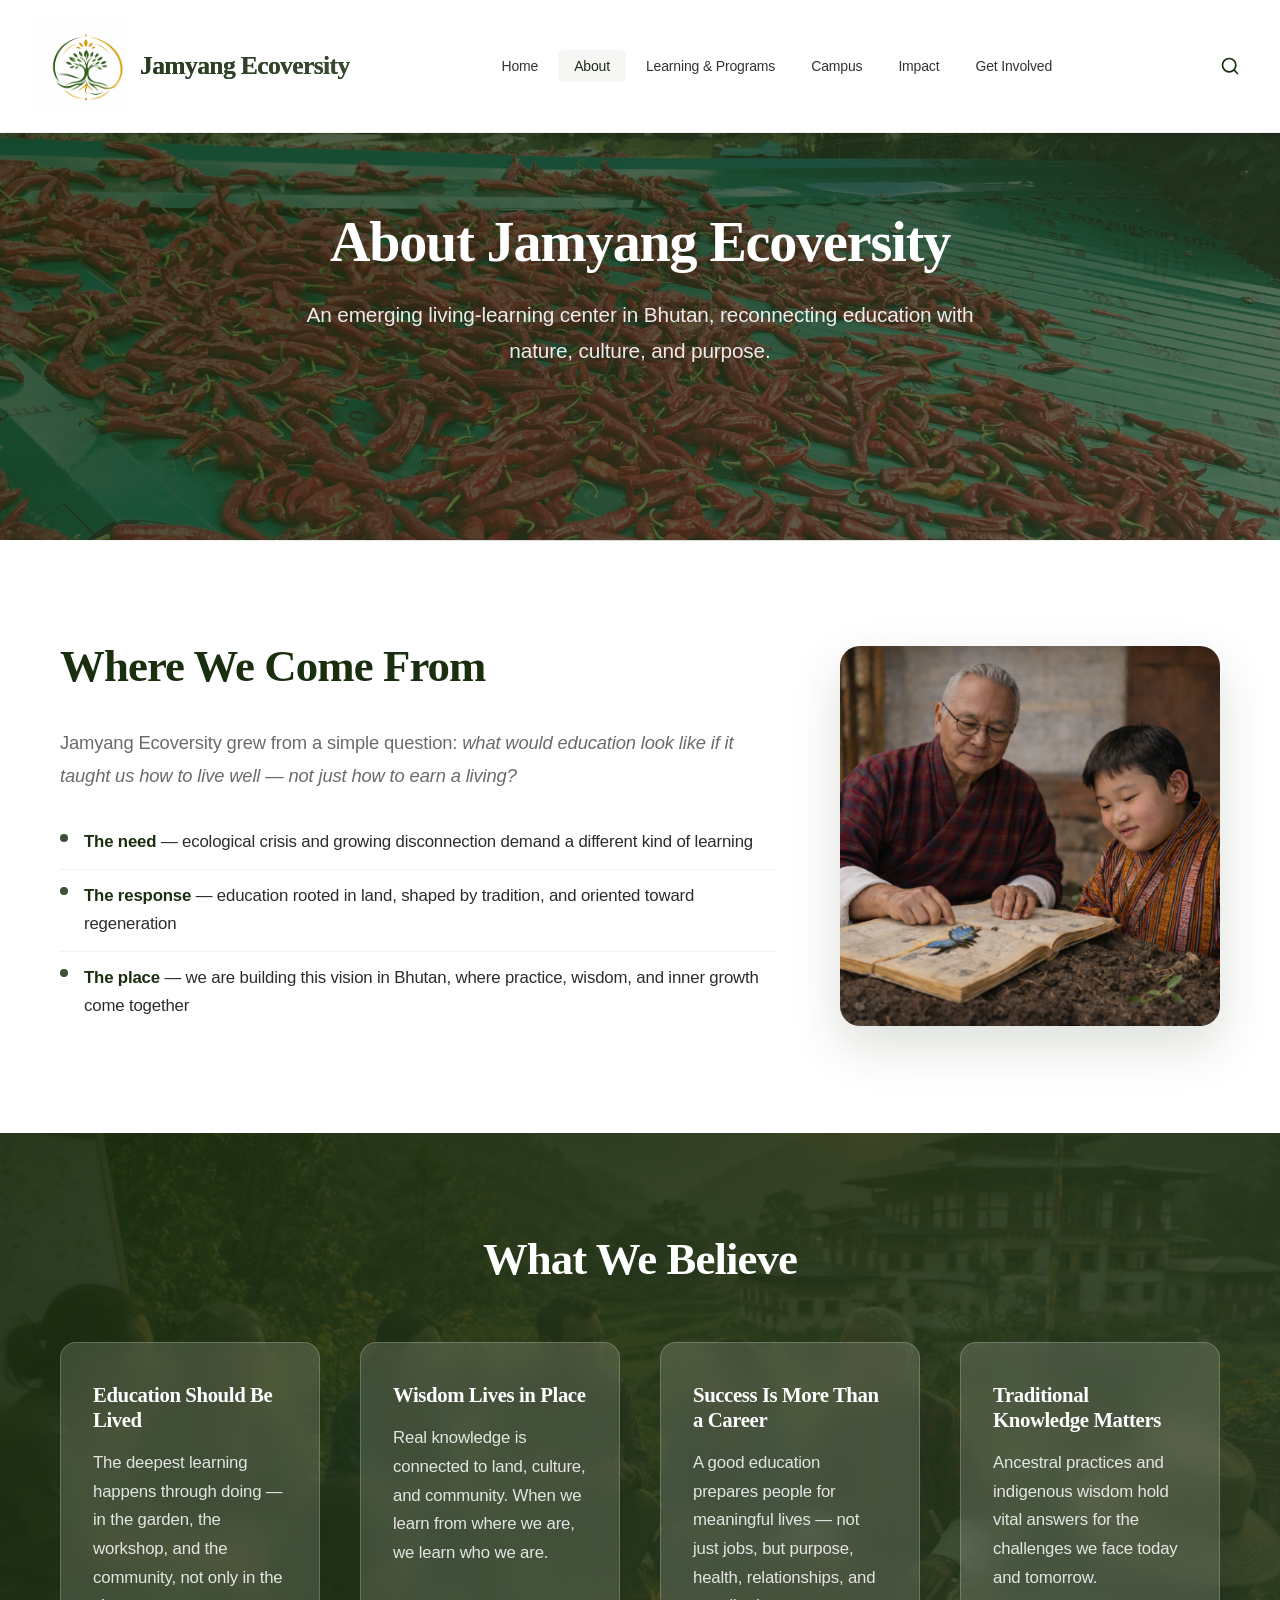
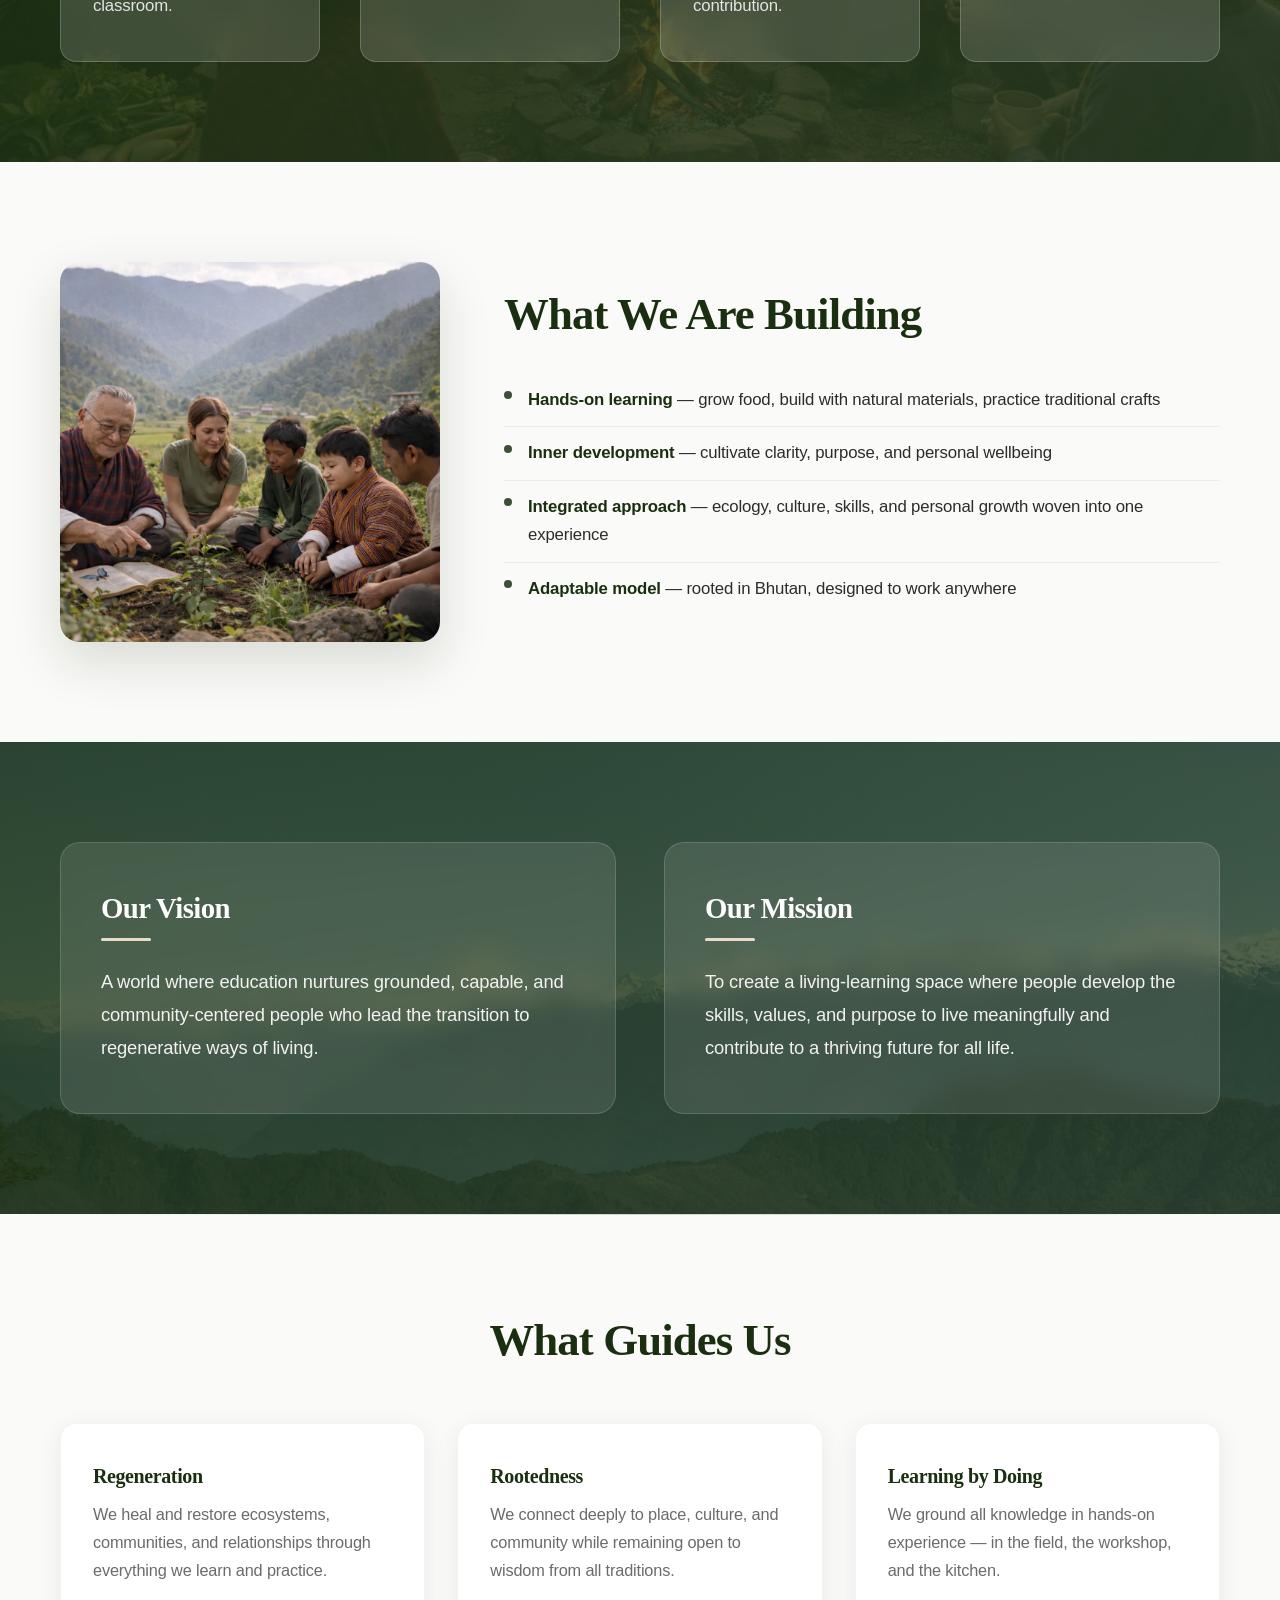
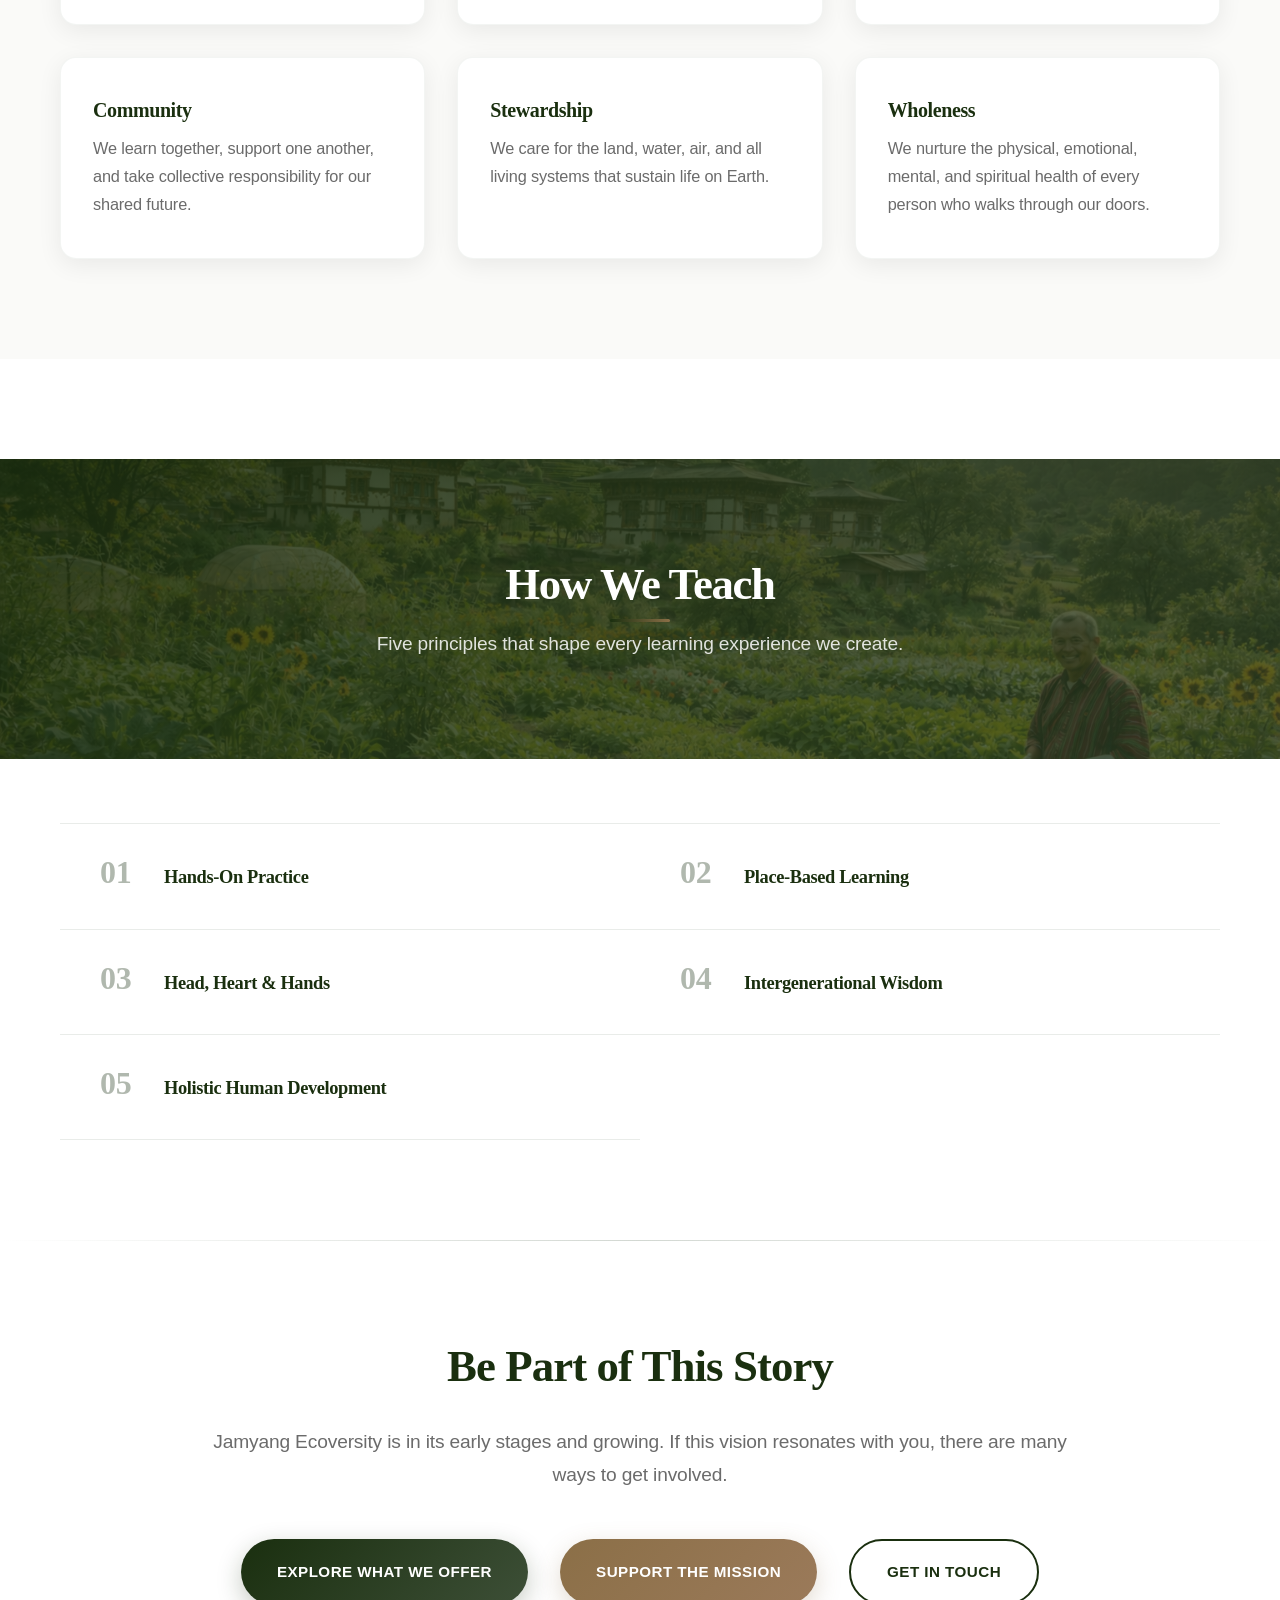
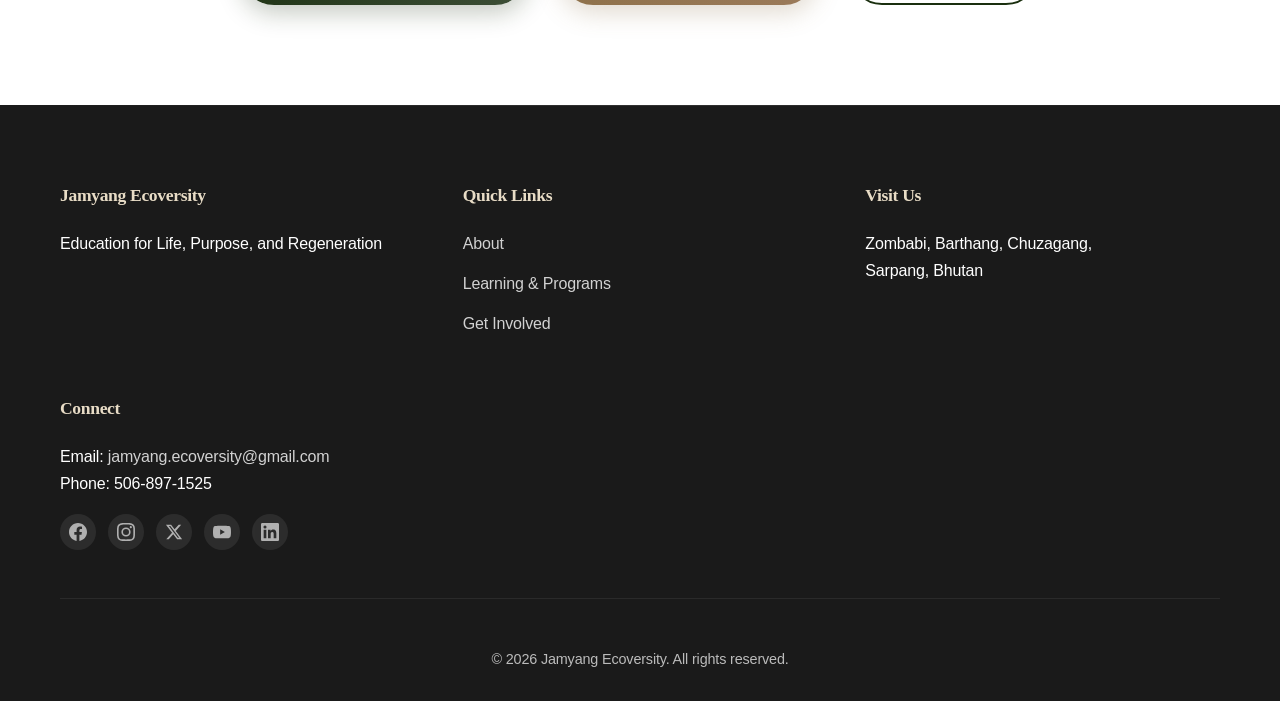
==== commit 55d56ddf: "Remove sections from programs/campus, merge Get Involved + Contact, add social media icons to footer" ====
--- a/about.html
+++ b/about.html
@@ -27,7 +27,6 @@
                     <li><a href="campus.html" class="nav-link">Campus</a></li>
                     <li><a href="impact.html" class="nav-link">Impact</a></li>
                     <li><a href="get-involved.html" class="nav-link">Get Involved</a></li>
-                    <li><a href="contact.html" class="nav-link">Contact</a></li>
                 </ul>
                 <button class="nav-search-btn" id="searchToggle" aria-label="Search">
                     <svg viewBox="0 0 24 24" stroke-linecap="round" stroke-linejoin="round"><circle cx="11" cy="11" r="8"/><line x1="21" y1="21" x2="16.65" y2="16.65"/></svg>
@@ -221,7 +220,7 @@
                     <div class="cta-buttons">
                         <a href="programs.html" class="btn btn-primary">Explore What We Offer</a>
                         <a href="get-involved.html" class="btn btn-secondary">Support the Mission</a>
-                        <a href="contact.html" class="btn btn-outline">Get in Touch</a>
+                        <a href="get-involved.html" class="btn btn-outline">Get in Touch</a>
                     </div>
                 </div>
             </div>
@@ -242,7 +241,6 @@
                         <li><a href="about.html">About</a></li>
                         <li><a href="programs.html">Learning & Programs</a></li>
                         <li><a href="get-involved.html">Get Involved</a></li>
-                        <li><a href="contact.html">Contact</a></li>
                     </ul>
                 </div>
                 <div class="footer-section">
@@ -251,8 +249,15 @@
                 </div>
                 <div class="footer-section">
                     <h4>Connect</h4>
-                    <p>Email: jamyang.ecoversity@gmail.com</p>
+                    <p>Email: <a href="mailto:jamyang.ecoversity@gmail.com" style="color: inherit;">jamyang.ecoversity@gmail.com</a></p>
                     <p>Phone: 506-897-1525</p>
+                    <div class="footer-social">
+                        <a href="#" aria-label="Facebook"><svg viewBox="0 0 24 24" fill="currentColor"><path d="M24 12.073c0-6.627-5.373-12-12-12s-12 5.373-12 12c0 5.99 4.388 10.954 10.125 11.854v-8.385H7.078v-3.47h3.047V9.43c0-3.007 1.792-4.669 4.533-4.669 1.312 0 2.686.235 2.686.235v2.953H15.83c-1.491 0-1.956.925-1.956 1.874v2.25h3.328l-.532 3.47h-2.796v8.385C19.612 23.027 24 18.062 24 12.073z"/></svg></a>
+                        <a href="#" aria-label="Instagram"><svg viewBox="0 0 24 24" fill="currentColor"><path d="M12 2.163c3.204 0 3.584.012 4.85.07 3.252.148 4.771 1.691 4.919 4.919.058 1.265.069 1.645.069 4.849 0 3.205-.012 3.584-.069 4.849-.149 3.225-1.664 4.771-4.919 4.919-1.266.058-1.644.07-4.85.07-3.204 0-3.584-.012-4.849-.07-3.26-.149-4.771-1.699-4.919-4.92-.058-1.265-.07-1.644-.07-4.849 0-3.204.013-3.583.07-4.849.149-3.227 1.664-4.771 4.919-4.919 1.266-.057 1.645-.069 4.849-.069zM12 0C8.741 0 8.333.014 7.053.072 2.695.272.273 2.69.073 7.052.014 8.333 0 8.741 0 12c0 3.259.014 3.668.072 4.948.2 4.358 2.618 6.78 6.98 6.98C8.333 23.986 8.741 24 12 24c3.259 0 3.668-.014 4.948-.072 4.354-.2 6.782-2.618 6.979-6.98.059-1.28.073-1.689.073-4.948 0-3.259-.014-3.667-.072-4.947-.196-4.354-2.617-6.78-6.979-6.98C15.668.014 15.259 0 12 0zm0 5.838a6.162 6.162 0 100 12.324 6.162 6.162 0 000-12.324zM12 16a4 4 0 110-8 4 4 0 010 8zm6.406-11.845a1.44 1.44 0 100 2.881 1.44 1.44 0 000-2.881z"/></svg></a>
+                        <a href="#" aria-label="Twitter / X"><svg viewBox="0 0 24 24" fill="currentColor"><path d="M18.244 2.25h3.308l-7.227 8.26 8.502 11.24H16.17l-5.214-6.817L4.99 21.75H1.68l7.73-8.835L1.254 2.25H8.08l4.713 6.231zm-1.161 17.52h1.833L7.084 4.126H5.117z"/></svg></a>
+                        <a href="#" aria-label="YouTube"><svg viewBox="0 0 24 24" fill="currentColor"><path d="M23.498 6.186a3.016 3.016 0 00-2.122-2.136C19.505 3.545 12 3.545 12 3.545s-7.505 0-9.377.505A3.017 3.017 0 00.502 6.186C0 8.07 0 12 0 12s0 3.93.502 5.814a3.016 3.016 0 002.122 2.136c1.871.505 9.376.505 9.376.505s7.505 0 9.377-.505a3.015 3.015 0 002.122-2.136C24 15.93 24 12 24 12s0-3.93-.502-5.814zM9.545 15.568V8.432L15.818 12l-6.273 3.568z"/></svg></a>
+                        <a href="#" aria-label="LinkedIn"><svg viewBox="0 0 24 24" fill="currentColor"><path d="M20.447 20.452h-3.554v-5.569c0-1.328-.027-3.037-1.852-3.037-1.853 0-2.136 1.445-2.136 2.939v5.667H9.351V9h3.414v1.561h.046c.477-.9 1.637-1.85 3.37-1.85 3.601 0 4.267 2.37 4.267 5.455v6.286zM5.337 7.433a2.062 2.062 0 01-2.063-2.065 2.064 2.064 0 112.063 2.065zm1.782 13.019H3.555V9h3.564v11.452zM22.225 0H1.771C.792 0 0 .774 0 1.729v20.542C0 23.227.792 24 1.771 24h20.451C23.2 24 24 23.227 24 22.271V1.729C24 .774 23.2 0 22.222 0h.003z"/></svg></a>
+                    </div>
                 </div>
             </div>
             <div class="footer-bottom">
--- a/styles.css
+++ b/styles.css
@@ -321,7 +321,7 @@
     backdrop-filter: blur(20px);
     z-index: 1000;
     box-shadow: 0 4px 20px rgba(0, 0, 0, 0.08);
-    transition: all 0.3s ease;
+    transition: box-shadow 0.3s ease;
 }
 
 .nav-container {
@@ -334,7 +334,7 @@
     backdrop-filter: blur(20px);
     background: rgba(255, 255, 255, 0.95);
     box-shadow: 0 1px 3px rgba(0, 0, 0, 0.08);
-    transition: all 0.2s ease;
+    transition: box-shadow 0.2s ease;
     border-bottom: 1px solid rgba(0, 0, 0, 0.06);
     min-height: 64px;
 }
@@ -483,15 +483,19 @@
 
 /* Search Bar — slides down below nav */
 .search-bar {
-    max-height: 0;
-    overflow: hidden;
+    display: none;
     background: rgba(250, 250, 248, 0.98);
     border-top: 1px solid rgba(0, 0, 0, 0.06);
-    transition: max-height 0.3s ease;
 }
 
 .search-bar.open {
-    max-height: 80px;
+    display: block;
+    animation: searchSlideDown 0.25s ease;
+}
+
+@keyframes searchSlideDown {
+    from { opacity: 0; transform: translateY(-8px); }
+    to { opacity: 1; transform: translateY(0); }
 }
 
 .search-bar-inner {
@@ -617,7 +621,7 @@
 /* Enhanced Hero */
 .hero {
     min-height: 100vh;
-    padding: 120px 20px 80px;
+    padding: 150px 20px 80px;
     background: linear-gradient(135deg, var(--cream) 0%, var(--sand) 100%);
     position: relative;
     overflow: hidden;
@@ -833,7 +837,7 @@
     }
     
     .hero {
-        padding: 100px 20px 60px;
+        padding: 140px 20px 60px;
     }
     
     .hero-title {
@@ -1137,7 +1141,7 @@
 }
 
 body {
-    scroll-padding-top: 100px;
+    scroll-padding-top: 140px;
 }
 
 /* Reset and Base Styles */
@@ -1196,7 +1200,7 @@
     display: flex;
     align-items: center;
     min-height: 100vh;
-    padding: 100px 20px 60px;
+    padding: 150px 20px 60px;
     background: linear-gradient(135deg, var(--cream) 0%, var(--sand) 100%);
     position: relative;
     overflow: hidden;
@@ -1859,6 +1863,35 @@
 .social-links a:hover {
     transform: scale(1.2);
     opacity: 1;
+}
+
+.footer-social {
+    display: flex;
+    gap: 0.75rem;
+    margin-top: 1rem;
+}
+
+.footer-social a {
+    display: flex;
+    align-items: center;
+    justify-content: center;
+    width: 36px;
+    height: 36px;
+    border-radius: 50%;
+    background: rgba(255, 255, 255, 0.1);
+    color: rgba(255, 255, 255, 0.8);
+    transition: all 0.3s ease;
+}
+
+.footer-social a:hover {
+    background: rgba(255, 255, 255, 0.2);
+    color: #fff;
+    transform: translateY(-2px);
+}
+
+.footer-social svg {
+    width: 18px;
+    height: 18px;
 }
 
 .footer-bottom {
@@ -1926,7 +1959,7 @@
     .hero {
         flex-direction: column;
         text-align: center;
-        padding: 100px 20px 40px;
+        padding: 140px 20px 40px;
     }
 
     .hero-title {
@@ -2062,7 +2095,7 @@
 .page-hero {
     background: linear-gradient(135deg, var(--primary-green) 0%, var(--sage-green) 100%);
     color: var(--white);
-    padding: 120px 0 80px;
+    padding: 150px 0 80px;
     text-align: center;
 }
 
@@ -3385,6 +3418,7 @@
 .about-hero {
     position: relative;
     min-height: 60vh;
+    padding-top: 140px;
     display: flex;
     align-items: center;
     justify-content: center;
@@ -4248,6 +4282,7 @@
 .pg-hero {
     position: relative;
     min-height: 60vh;
+    padding-top: 140px;
     display: flex;
     align-items: center;
     justify-content: center;
@@ -4981,6 +5016,7 @@
 .cp-hero {
     position: relative;
     min-height: 60vh;
+    padding-top: 140px;
     display: flex;
     align-items: center;
     justify-content: center;
@@ -5466,6 +5502,7 @@
 .ip-hero {
     position: relative;
     min-height: 60vh;
+    padding-top: 140px;
     display: flex;
     align-items: center;
     justify-content: center;
@@ -6154,6 +6191,7 @@
 .gi-hero {
     position: relative;
     min-height: 60vh;
+    padding-top: 140px;
     display: flex;
     align-items: center;
     justify-content: center;
@@ -6991,6 +7029,7 @@
 .ct-hero {
     position: relative;
     min-height: 60vh;
+    padding-top: 140px;
     display: flex;
     align-items: center;
     justify-content: center;
@@ -7318,6 +7357,18 @@
     gap: 1.5rem;
 }
 
+.ct-social-card .social-icon {
+    width: 32px;
+    height: 32px;
+    color: var(--primary-green);
+    margin-bottom: 0.75rem;
+    flex-shrink: 0;
+}
+
+.ct-social-card:hover .social-icon {
+    color: var(--sage-green);
+}
+
 .ct-social-card {
     background: var(--cream);
     padding: 2rem;
